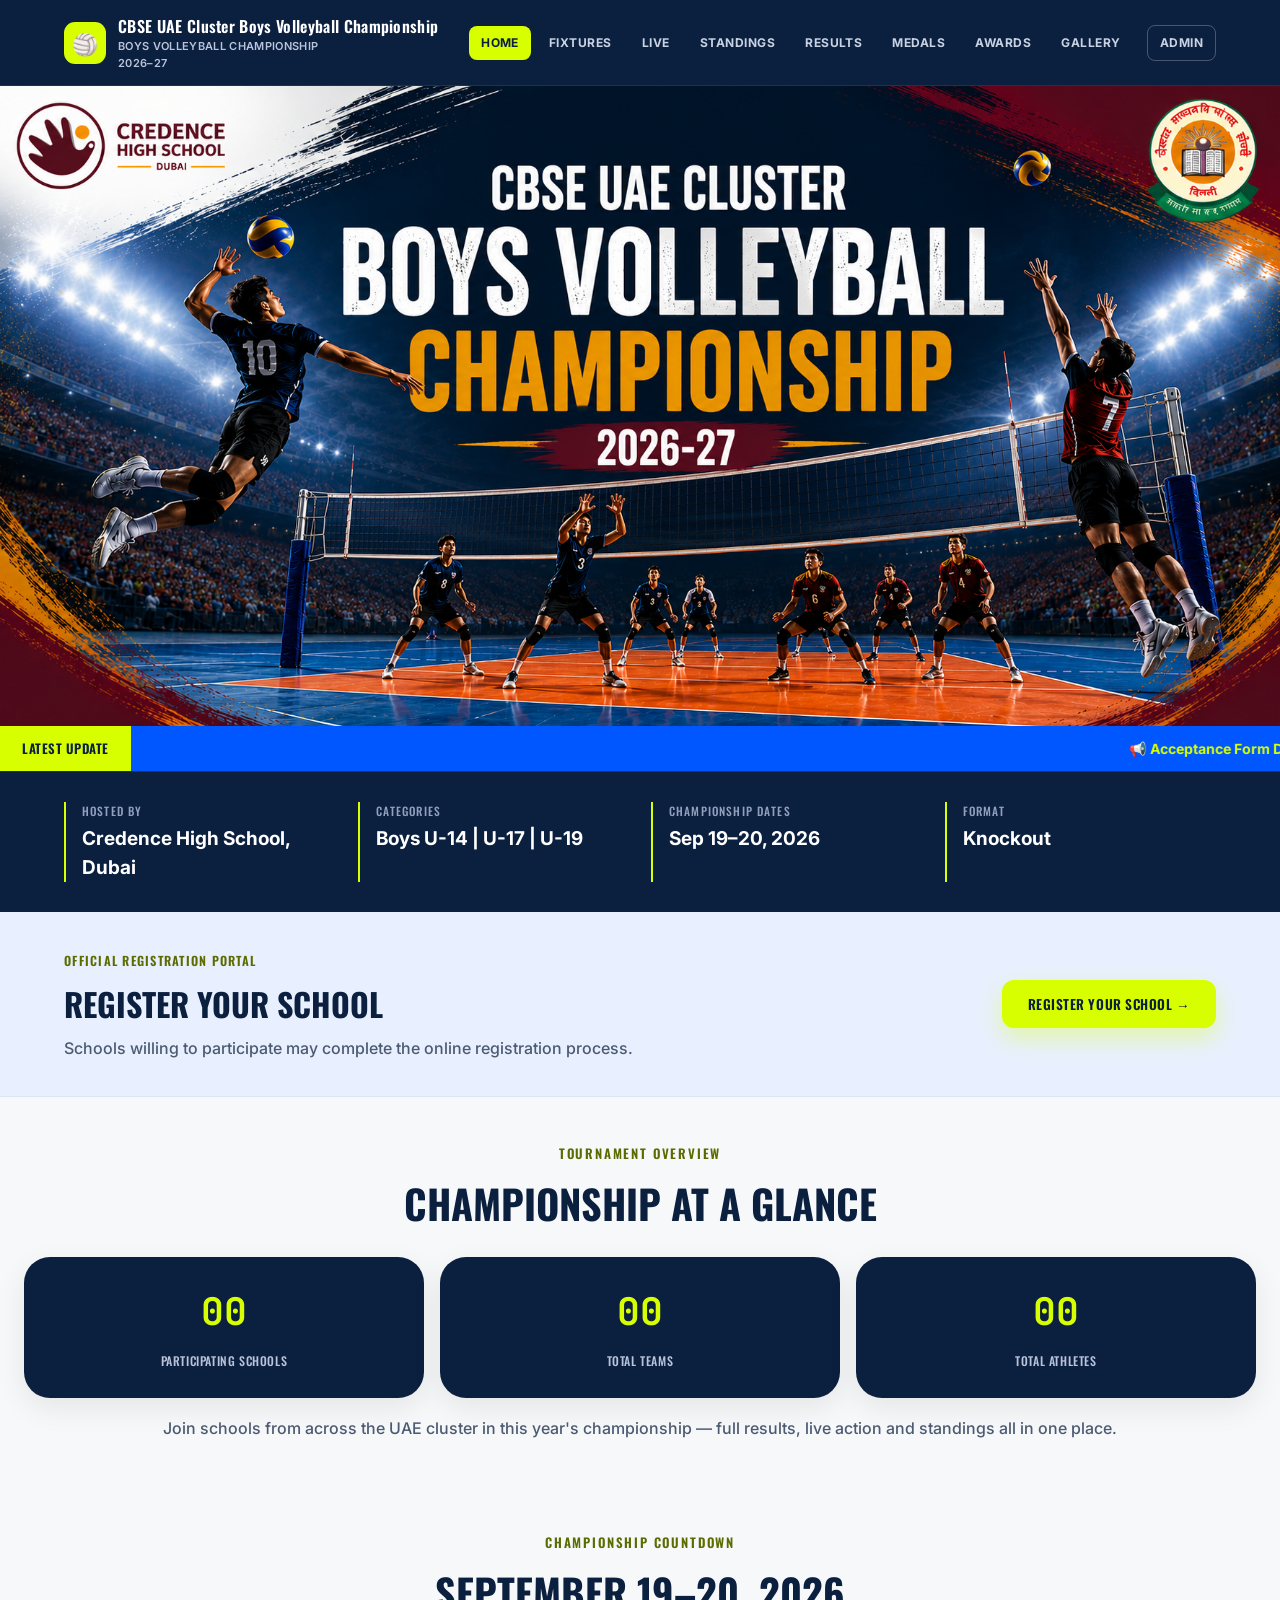
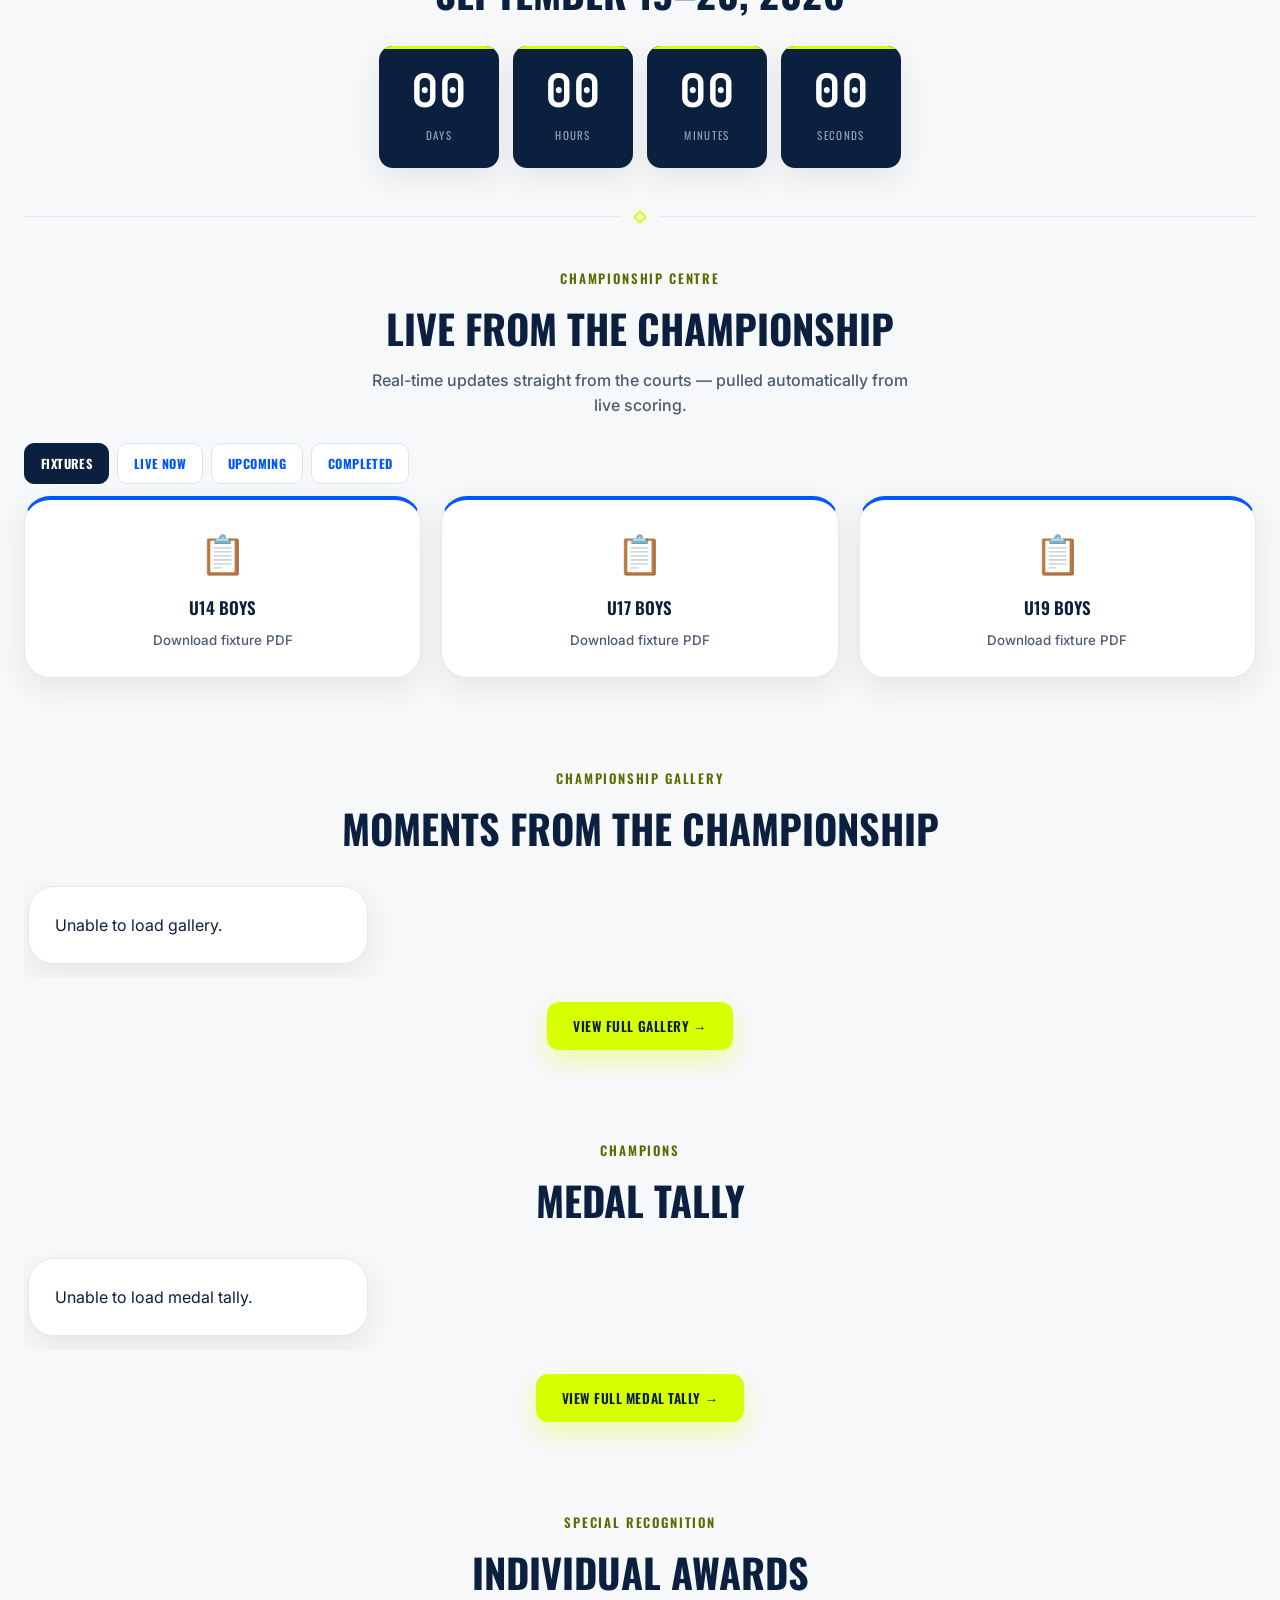
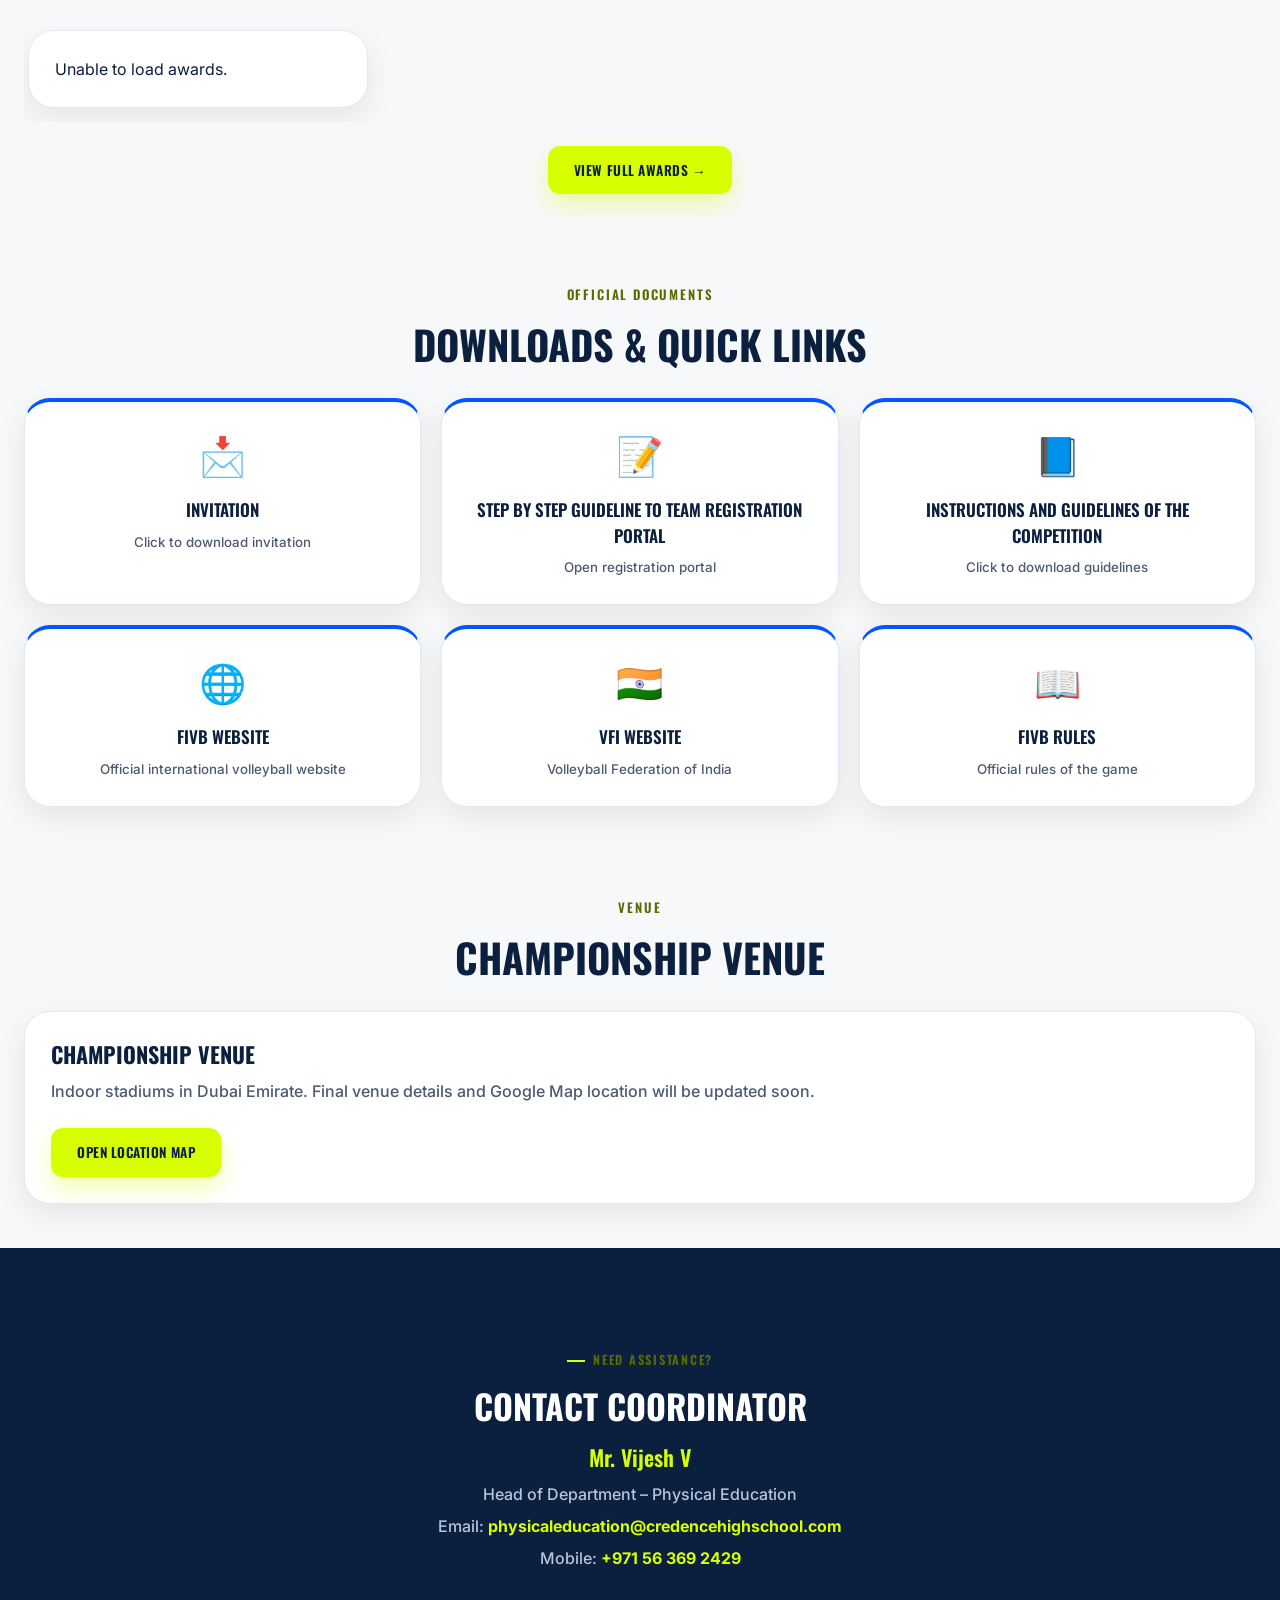
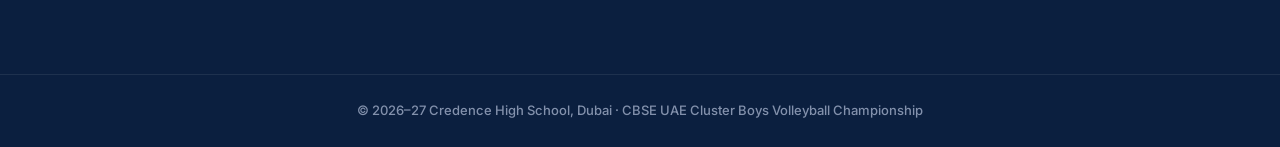
==== index.html @ 1179bf2a "Add files via upload" ====
<!DOCTYPE html>
<html lang="en">
<head>
<meta charset="UTF-8">
<meta name="viewport" content="width=device-width,initial-scale=1.0">
<title>CBSE UAE Cluster Boys Volleyball Championship 2026–27</title>
<meta name="description" content="Official portal for the CBSE UAE Cluster Boys Volleyball Championship, hosted by Credence High School, Dubai. Fixtures, live scores, standings, results and more.">
<link rel="stylesheet" href="styles.css">
<script src="config.js"></script>
</head>
<body>
<header class="header" id="site-header"></header>

<main id="home">
<section class="hero">
  <img src="images/cover.png" alt="CBSE UAE Cluster Boys Volleyball Championship 2026-27, hosted by Credence High School, Dubai">
</section>

<section class="news" id="deadlines">
  <div class="news-title">Latest Update</div>
  <marquee id="ticker">🏆 Important updates will appear here.</marquee>
</section>

<section class="quick-info">
  <div><p>Hosted by</p><h2 data-hosted-by>Credence High School, Dubai</h2></div>
  <div><p>Categories</p><h2 data-categories>Boys U-14 | U-17 | U-19</h2></div>
  <div><p>Championship Dates</p><h2>Sep 19–20, 2026</h2></div>
  <div><p>Format</p><h2>Knockout</h2></div>
</section>

<section class="registration">
  <div>
    <small>Official Registration Portal</small>
    <h1>Register Your School</h1>
    <p>Schools willing to participate may complete the online registration process.</p>
  </div>
  <a class="btn" href="#" id="registrationBtn" target="_blank">Register Your School →</a>
</section>

<section class="section">
  <div class="title"><small>Tournament Overview</small><h2>Championship at a Glance</h2></div>
  <div class="stats-grid" id="overviewStats"></div>
  <p class="muted" id="overviewNote" style="text-align:center;margin-top:18px"></p>
</section>

<section class="section">
  <div class="title"><small>Championship Countdown</small><h2>September 19–20, 2026</h2></div>
  <div class="countdown" id="timer">
    <div class="count-box"><strong id="days">00</strong><span>Days</span></div>
    <div class="count-box"><strong id="hours">00</strong><span>Hours</span></div>
    <div class="count-box"><strong id="minutes">00</strong><span>Minutes</span></div>
    <div class="count-box"><strong id="seconds">00</strong><span>Seconds</span></div>
  </div>
</section>

<div class="court-rule"><i></i></div>

<section class="section">
  <div class="title"><small>Championship Centre</small><h2>Live From The Championship</h2><p class="muted">Real-time updates straight from the courts — pulled automatically from live scoring.</p></div>

  <div class="tabs" id="homeTabs">
    <button class="tab active" onclick="showHomeTab('hc-fixtures',this)">Fixtures</button>
    <button class="tab" onclick="showHomeTab('hc-live',this)">Live Now</button>
    <button class="tab" onclick="showHomeTab('hc-upcoming',this)">Upcoming</button>
    <button class="tab" onclick="showHomeTab('hc-completed',this)">Completed</button>
  </div>

  <div id="hc-fixtures" class="panel active"><div id="hcFixturesBox" class="grid3"></div></div>

  <div id="hc-live" class="panel">
    <div id="hcLiveBox" class="carousel-row carousel-clickthrough" onclick="carouselCardClick(event,'live-scores.html')"><div class="card">Loading...</div></div>
  <div id="hcLiveDots" class="carousel-dots"></div>
    <p style="text-align:center;margin-top:18px"><a class="btn btn-quiet-dark" href="live-scores.html">Open Full Live Scores →</a></p>
  </div>

  <div id="hc-upcoming" class="panel">
    <div id="hcUpcomingBox" class="carousel-row"><div class="card">Loading...</div></div>
  <div id="hcUpcomingDots" class="carousel-dots"></div>
  </div>

  <div id="hc-completed" class="panel">
    <div id="hcCompletedBox" class="carousel-row carousel-clickthrough" onclick="carouselCardClick(event,'results.html')"><div class="card">Loading...</div></div>
  <div id="hcCompletedDots" class="carousel-dots"></div>
    <p style="text-align:center;margin-top:18px"><a class="btn btn-quiet-dark" href="results.html">View All Results →</a> <a class="btn btn-quiet-dark" href="standings.html">View Standings →</a></p>
  </div>
</section>

<section class="section">
  <div class="title"><small>Championship Gallery</small><h2>Moments From The Championship</h2></div>
  <div id="hcGalleryBox" class="carousel-row carousel-clickthrough" onclick="carouselCardClick(event,'gallery.html')"><div class="card">Loading...</div></div>
  <div id="hcGalleryDots" class="carousel-dots"></div>
  <p style="text-align:center;margin-top:18px"><a class="btn btn-quiet-dark" href="gallery.html">View Full Gallery →</a></p>
</section>

<section class="section">
  <div class="title"><small>Champions</small><h2>Medal Tally</h2></div>
  <div id="hcMedalBox" class="carousel-row carousel-clickthrough" onclick="carouselCardClick(event,'medal-tally.html')"><div class="card">Loading...</div></div>
  <div id="hcMedalDots" class="carousel-dots"></div>
  <p style="text-align:center;margin-top:18px"><a class="btn btn-quiet-dark" href="medal-tally.html">View Full Medal Tally →</a></p>
</section>

<section class="section">
  <div class="title"><small>Special Recognition</small><h2>Individual Awards</h2></div>
  <div id="hcAwardBox" class="carousel-row carousel-clickthrough" onclick="carouselCardClick(event,'awards.html')"><div class="card">Loading...</div></div>
  <div id="hcAwardDots" class="carousel-dots"></div>
  <p style="text-align:center;margin-top:18px"><a class="btn btn-quiet-dark" href="awards.html">View Full Awards →</a></p>
</section>

<section class="section">
  <div class="title"><small>Official Documents</small><h2>Downloads &amp; Quick Links</h2></div>
  <div id="downloads" class="grid3"></div>
</section>

<section class="section">
  <div class="title"><small>Venue</small><h2>Championship Venue</h2></div>
  <div id="venue" class="card">Loading venue...</div>
</section>

<section class="contact" id="contact">
  <div class="card contact-card" style="background:transparent;border:none;box-shadow:none">
    <span class="eyebrow">Need Assistance?</span>
    <h2>Contact Coordinator</h2>
    <h3>Mr. Vijesh V</h3>
    <p>Head of Department – Physical Education</p>
    <p>Email: <a href="mailto:physicaleducation@credencehighschool.com">physicaleducation@credencehighschool.com</a></p>
    <p>Mobile: <a href="tel:+971563692429">+971 56 369 2429</a></p>
  </div>
</section>
</main>

<footer class="footer" id="site-footer"></footer>

<script src="components.js"></script>
<script>
renderLayout('home');
const API=getApiUrl();

const targetDate = new Date(SITE_CONFIG.championshipStart).getTime();
function tick(){
  const n=Date.now(),d=targetDate-n;
  if(d<=0)return;
  days.innerText=String(Math.floor(d/(1000*60*60*24))).padStart(2,'0');
  hours.innerText=String(Math.floor((d%(1000*60*60*24))/(1000*60*60))).padStart(2,'0');
  minutes.innerText=String(Math.floor((d%(1000*60*60))/(1000*60))).padStart(2,'0');
  seconds.innerText=String(Math.floor((d%(1000*60))/1000)).padStart(2,'0');
}
tick(); setInterval(tick,1000);

const HOME_TAB_CAROUSEL = { 'hc-live':['hcLiveBox','hcLiveDots'], 'hc-upcoming':['hcUpcomingBox','hcUpcomingDots'], 'hc-completed':['hcCompletedBox','hcCompletedDots'] };
function showHomeTab(id, btn){
  document.querySelectorAll('#homeTabs .tab').forEach(t=>t.classList.remove('active'));
  document.querySelectorAll('#home > .section .panel').forEach(p=>p.classList.remove('active'));
  btn.classList.add('active');
  document.getElementById(id).classList.add('active');
  // A tab that starts hidden reports 0 width for its carousel until it's
  // actually visible — re-measure now that this one just became visible,
  // otherwise it would silently never auto-scroll.
  const pair = HOME_TAB_CAROUSEL[id];
  if(pair) requestAnimationFrame(()=>remeasureCarousel(pair[0], pair[1]));
}

function lockedNote(msg){ return `<div class="card" style="text-align:center;color:var(--ink-soft)">🔒 ${msg}</div>`; }

function loadOverviewTab(){
  const ov = SITE_CONFIG.overview;
  overviewStats.innerHTML = `
    <div class="stat-card"><strong>${ov.participatingSchools||'00'}</strong><span>Participating Schools</span></div>
    <div class="stat-card"><strong>${ov.totalTeams||'00'}</strong><span>Total Teams</span></div>
    <div class="stat-card"><strong>${ov.totalAthletes||'00'}</strong><span>Total Athletes</span></div>`;
  overviewNote.innerText = ov.overviewNote || "Join schools from across the UAE cluster in this year's championship — full results, live action and standings all in one place.";
}

function loadFixturesTab(){
  if(!SITE_CONFIG.phase.fixturesOpen){ hcFixturesBox.innerHTML = lockedNote("Fixtures will be published here once finalized."); return; }
  hcFixturesBox.innerHTML = ["u14","u17","u19"].map(k=>`
    <a class="card tile" href="${SITE_CONFIG.fixtures[k]}" target="_blank">
      <span>📋</span><strong>${k.toUpperCase()} Boys</strong><small>Download fixture PDF</small>
    </a>`).join("");
}

function courtMiniCard(c){
  const status = String(c.status||'').toLowerCase();
  if(status==='completed') return ""; // completed matches belong on Results, not here
  const isLive = status==='live';
  if(!isLive){
    return `<article class="match-card-pro">
      <div class="match-head-pro"><span class="match-label">${c.court}</span><span class="match-status">Idle</span></div>
      <p class="muted" style="text-align:center;padding:20px 0">No match assigned to this court yet.</p>
    </article>`;
  }
  const sets = setPillsHTML(c, 'teamACode', 'teamBCode');
  return `<article class="match-card-pro live">
    <div class="match-head-pro"><span class="match-label">${c.court} · ${c.category||''}</span><span class="match-status live"><span class="live-dot"></span>Live</span></div>
    <div class="match-meta-pro">Set ${c.currentSet||1} · Sets ${c.setsWonA||0}-${c.setsWonB||0}</div>
    <div class="score-board">
      <div class="score-team"><h3>${c.teamA||'Team A'}${(c.teamACode||c.teamAEmirate)?` <span style="color:var(--ink-faint);font-family:var(--mono);font-size:11px">(${[c.teamACode, emirateShort(c.teamAEmirate)].filter(Boolean).join(', ')})</span>`:''}</h3><strong>${c.pointsA||0}</strong></div>
      <div class="score-vs">VS</div>
      <div class="score-team"><h3>${c.teamB||'Team B'}${(c.teamBCode||c.teamBEmirate)?` <span style="color:var(--ink-faint);font-family:var(--mono);font-size:11px">(${[c.teamBCode, emirateShort(c.teamBEmirate)].filter(Boolean).join(', ')})</span>`:''}</h3><strong>${c.pointsB||0}</strong></div>
    </div>
    <div class="set-strip">${sets || '<span class="set-pill">Set in progress</span>'}</div>
  </article>`;
}

async function loadLiveTab(){
  if(!SITE_CONFIG.phase.liveOpen){ hcLiveBox.innerHTML = lockedNote("Live scores will open once the championship begins."); return; }
  try{
    const r = await fetch(API+"?action=courts&cache="+Date.now());
    const d = await r.json();
    const cards = (d.courts||[]).map(courtMiniCard).filter(Boolean).join("");
    renderCarousel('hcLiveBox', 'hcLiveDots', (d.courts||[]).filter(c=>String(c.status||'').toLowerCase()==='live').length, cards, '<div class="card">No court is live right now — check back soon.</div>');
  }catch(e){ hcLiveBox.innerHTML = '<div class="card">Unable to load live scores.</div>'; }
}

function simpleMatchCard(m, showScore){
  return `<article class="match-card-pro">
    <div class="match-head-pro"><span class="match-label">${m.category||''}</span><span class="match-status">${m.status||''}</span></div>
    <div class="match-meta-pro">${m.date?`Date: ${m.date}`:''}${m.time?`   ·   Time: ${m.time}`:''}${m.court?`   ·   ${m.court}`:''}${m.matchNo?`   ·   Match- ${m.matchNo}`:''}${m.roundNo?`   ·   Round- ${m.roundNo}`:''}</div>
    <div class="score-board">
      <div class="score-team"><h3>${m.teamA||''}${(m.teamACode||m.teamAEmirate)?` <span style="color:var(--ink-faint);font-family:var(--mono);font-size:11px">(${[m.teamACode, emirateShort(m.teamAEmirate)].filter(Boolean).join(', ')})</span>`:''}</h3>${showScore?`<strong>${m.scoreA??''}</strong>`:''}</div>
      <div class="score-vs">VS</div>
      <div class="score-team"><h3>${m.teamB||''}${(m.teamBCode||m.teamBEmirate)?` <span style="color:var(--ink-faint);font-family:var(--mono);font-size:11px">(${[m.teamBCode, emirateShort(m.teamBEmirate)].filter(Boolean).join(', ')})</span>`:''}</h3>${showScore?`<strong>${m.scoreB??''}</strong>`:''}</div>
    </div>
    ${showScore ? `<div class="set-strip">${setPillsHTML(m,'teamACode','teamBCode')}</div>` : ''}
    ${showScore && m.winner ? `<div class="match-winner">Winner: ${m.winner}</div>` : ''}
  </article>`;
}

async function loadUpcomingTab(){
  if(!SITE_CONFIG.phase.fixturesOpen){ hcUpcomingBox.innerHTML = lockedNote("Schedule will be published closer to the championship."); return; }
  try{
    const r = await fetch(API+"?action=scheduled&cache="+Date.now());
    const d = await r.json();
    const rows = d.scheduled||[];
    renderCarousel('hcUpcomingBox', 'hcUpcomingDots', rows.length, rows.length ? rows.map(m=>simpleMatchCard(m,false)).join("") : '', '<div class="card">No upcoming matches published yet.</div>');
  }catch(e){ hcUpcomingBox.innerHTML = '<div class="card">Unable to load schedule.</div>'; }
}

async function loadCompletedTab(){
  if(!SITE_CONFIG.phase.standingsOpen){ hcCompletedBox.innerHTML = lockedNote("Results will appear here once matches are completed."); return; }
  try{
    const r = await fetch(API+"?action=results&cache="+Date.now());
    const d = await r.json();
    const rows = (d.results||[]).slice().reverse();
    renderCarousel('hcCompletedBox', 'hcCompletedDots', rows.length, rows.length ? rows.map(m=>simpleMatchCard(m,true)).join("") : '', '<div class="card">No completed matches yet.</div>');
  }catch(e){ hcCompletedBox.innerHTML = '<div class="card">Unable to load results.</div>'; }
}

async function loadGalleryCarousel(){
  if(API.includes("PASTE")){ hcGalleryBox.innerHTML = '<div class="card">Connect Apps Script URL to show photos here.</div>'; return; }
  try{
    const r = await fetch(API+"?action=gallery&cache="+Date.now());
    const d = await r.json();
    const rows = (d.gallery||[]).slice().reverse();
    const cards = rows.length ? rows.map(g=>`
      <div class="gallery-img">${g.url?`<img src="${g.url}" loading="lazy">`:'📸'}<p class="muted">${g.caption||''}</p></div>
    `).join("") : '';
    renderCarousel('hcGalleryBox', 'hcGalleryDots', rows.length, cards, '<div class="card">Photos will appear here once uploaded.</div>');
  }catch(e){ hcGalleryBox.innerHTML = '<div class="card">Unable to load gallery.</div>'; }
}

const MEDAL_POSITION_ORDER = {"Champions":1,"Runner-up":2,"2nd Runner-up":3};
function medalPositionClass(pos){
  return pos==='Champions' ? 'gold' : (pos==='Runner-up' ? 'silver' : 'bronze');
}
async function loadMedalCarousel(){
  if(API.includes("PASTE")){ hcMedalBox.innerHTML = '<div class="card">Connect Apps Script URL to show medals here.</div>'; return; }
  try{
    const r = await fetch(API+"?action=medals&cache="+Date.now());
    const d = await r.json();
    const rows = (d.medals||[]).slice().sort((a,b)=>(MEDAL_POSITION_ORDER[a.position]||9)-(MEDAL_POSITION_ORDER[b.position]||9));
    const cards = rows.map(m=>`
      <div class="medal-preview-card ${medalPositionClass(m.position)}">
        <span class="medal-position-label">${m.position||''}</span>
        <span class="medal-category-label">${m.category||''}</span>
        <div class="medal-preview-photo">${m.photoUrl?`<img src="${m.photoUrl}" loading="lazy">`:`<span>${m.position==='Champions'?'🥇':(m.position==='Runner-up'?'🥈':'🥉')}</span>`}</div>
        <h3>${m.school||'To be updated'}</h3>
      </div>`).join("");
    renderCarousel('hcMedalBox', 'hcMedalDots', rows.length, cards, '<div class="card">Medal tally will be updated after finals.</div>');
  }catch(e){ hcMedalBox.innerHTML = '<div class="card">Unable to load medal tally.</div>'; }
}

async function loadAwardCarousel(){
  if(API.includes("PASTE")){ hcAwardBox.innerHTML = '<div class="card">Connect Apps Script URL to show awards here.</div>'; return; }
  try{
    const r = await fetch(API+"?action=awards&cache="+Date.now());
    const d = await r.json();
    const rows = d.awards||[];
    const cards = rows.map(a=>`
      <div class="award-carousel-card">
        <div class="award-carousel-photo">${a.photoUrl?`<img src="${a.photoUrl}" loading="lazy">`:`<span>${a.icon||'⭐'}</span>`}</div>
        <div class="award-carousel-content">
          <span class="award-carousel-label">${a.category||''}</span>
          <h3>${a.award||''}</h3>
          <p><b>${a.student||'To be updated'}</b></p>
          <p>${a.school||''}</p>
        </div>
      </div>
    `).join("");
    renderCarousel('hcAwardBox', 'hcAwardDots', rows.length, cards, '<div class="card">Awards will be updated after finals.</div>');
  }catch(e){ hcAwardBox.innerHTML = '<div class="card">Unable to load awards.</div>'; }
}

// Continuous auto-scroll for the homepage carousels — pauses briefly if the
// visitor is actively touching/hovering it, then resumes on its own.
// With very few cards, there isn't enough width to scroll at all — nothing
// looks broken, there's just nothing to move. Duplicating the content once
// guarantees there's always enough width for the auto-scroll to visibly run,
// looping seamlessly since the duplicate looks identical.
// Auto-scroll only visibly moves once there's enough real content to
// overflow the visible width — with just 1-2 live matches or photos, there's
// nothing meaningful to scroll through yet, and that's correct, not broken.
// (Earlier this triplicated content to force motion — removed, since showing
// the same real match or photo repeated looked like duplicate/wrong data.)

// Renders a carousel's cards and duplicates them exactly once, so the
// auto-scroll can wrap seamlessly at the halfway point instead of jump-
// cutting back to the start (which is what caused the flicker before).
// Every real card is shown, then the *same* set repeats once — by the time
// a viewer scrolls that far, the repeat isn't noticeable, and there's no
// visible jump because what's on screen right before and after the wrap
// looks identical.
function carouselCardClick(e, target){
  if(e.target.closest('a')) return; // don't hijack an actual link if one's ever added inside a card
  window.location.href = target;
}

// Stores each carousel's real (un-duplicated) content so the fits-or-not
// decision can be redone anytime — e.g. when a hidden tab becomes visible,
// or the window gets resized — without needing the original data again.
const carouselRawHTML = {};

function renderCarousel(id, dotsId, itemCount, cardsHTML, emptyHTML){
  const el = document.getElementById(id);
  if(!el) return;
  const dotsEl = document.getElementById(dotsId);
  if(!cardsHTML){ el.innerHTML = emptyHTML; el.dataset.loopWidth = ""; carouselRawHTML[id] = ""; if(dotsEl) dotsEl.innerHTML = ""; return; }
  carouselRawHTML[id] = cardsHTML;
  el.dataset.itemCount = String(itemCount);
  applyCarouselLayout(id, dotsId);
}

// The actual decision: render the real content once (not duplicated) and
// measure it. If it already fits within the visible width, leave it exactly
// like that — plain, static, nothing to scroll. Only if it genuinely
// overflows do we duplicate it once, for a seamless auto-scroll loop.
function applyCarouselLayout(id, dotsId){
  const el = document.getElementById(id);
  const cardsHTML = carouselRawHTML[id];
  if(!el || !cardsHTML) return;
  el.innerHTML = cardsHTML;
  requestAnimationFrame(()=>{
    const singleWidth = el.scrollWidth;
    if(singleWidth <= el.clientWidth + 2){
      el.dataset.loopWidth = "";
      const dotsEl = document.getElementById(dotsId);
      if(dotsEl) dotsEl.innerHTML = "";
      return;
    }
    el.innerHTML = cardsHTML + cardsHTML;
    requestAnimationFrame(()=>{
      el.dataset.loopWidth = String(singleWidth);
      setupCarouselDots(id, dotsId);
    });
  });
}

// One dot per "page" (a screenful of cards), not one per single card —
// keeps this sane even with 30+ completed matches. Clicking a dot jumps the
// carousel straight to that page; auto-scroll just continues from there.
function setupCarouselDots(boxId, dotsId){
  const el = document.getElementById(boxId);
  const dotsEl = document.getElementById(dotsId);
  if(!el || !dotsEl) return;
  const itemCount = Number(el.dataset.itemCount) || 0;
  const loopWidth = Number(el.dataset.loopWidth) || 0;
  if(!itemCount || !loopWidth || !el.clientWidth){ dotsEl.innerHTML = ""; return; }
  const itemsPerView = Math.max(1, Math.round(el.clientWidth / (loopWidth / itemCount)));
  const pageCount = Math.max(1, Math.ceil(itemCount / itemsPerView));
  if(pageCount <= 1){ dotsEl.innerHTML = ""; return; }
  dotsEl.innerHTML = Array.from({length: pageCount}, (_,i)=>
    `<button class="carousel-dot ${i===0?'active':''}" aria-label="Go to page ${i+1}" onclick="jumpCarouselToPage('${boxId}', ${i})"></button>`
  ).join("");
}

function jumpCarouselToPage(boxId, page){
  const el = document.getElementById(boxId);
  if(!el) return;
  const itemCount = Number(el.dataset.itemCount) || 1;
  const loopWidth = Number(el.dataset.loopWidth) || 0;
  if(!loopWidth) return;
  const itemStep = loopWidth / itemCount;
  const itemsPerView = Math.max(1, Math.round(el.clientWidth / itemStep));
  el.scrollLeft = Math.min(loopWidth - 1, page * itemsPerView * itemStep);
}

function updateActiveDot(boxId, dotsId){
  const el = document.getElementById(boxId);
  const dotsEl = document.getElementById(dotsId);
  if(!el || !dotsEl || !dotsEl.children.length) return;
  const itemCount = Number(el.dataset.itemCount) || 1;
  const loopWidth = Number(el.dataset.loopWidth) || 0;
  if(!loopWidth) return;
  const itemStep = loopWidth / itemCount;
  const itemsPerView = Math.max(1, Math.round(el.clientWidth / itemStep));
  const pageCount = dotsEl.children.length;
  const currentPage = Math.min(pageCount-1, Math.floor((el.scrollLeft % loopWidth) / (itemsPerView*itemStep)));
  Array.from(dotsEl.children).forEach((dot,i)=>dot.classList.toggle('active', i===currentPage));
}

function remeasureCarousel(id, dotsId){
  applyCarouselLayout(id, dotsId); // redo the whole fits-or-not decision now that the tab is actually visible
}

function autoScrollCarousel(id, dotsId, speed){
  const el = document.getElementById(id);
  if(!el) return;
  (function step(){
    const loopWidth = Number(el.dataset.loopWidth) || 0;
    if(loopWidth > el.clientWidth + 2){
      el.scrollLeft += speed;
      if(el.scrollLeft >= loopWidth) el.scrollLeft -= loopWidth; // seamless — lands on the identical duplicate frame
      if(dotsId) updateActiveDot(id, dotsId);
    }
    requestAnimationFrame(step);
  })();
}
[["hcLiveBox","hcLiveDots"],["hcUpcomingBox","hcUpcomingDots"],["hcCompletedBox","hcCompletedDots"],["hcGalleryBox","hcGalleryDots"],["hcMedalBox","hcMedalDots"],["hcAwardBox","hcAwardDots"]].forEach(([id,dotsId])=>autoScrollCarousel(id, dotsId, 0.6));

let resizeDebounce;
window.addEventListener('resize', ()=>{
  clearTimeout(resizeDebounce);
  resizeDebounce = setTimeout(()=>{
    ["hcLiveBox","hcUpcomingBox","hcCompletedBox","hcGalleryBox","hcMedalBox","hcAwardBox"].forEach(id=>{
      const dotsId = id.replace('Box','Dots');
      if(carouselRawHTML[id]) applyCarouselLayout(id, dotsId);
    });
  }, 300);
});

loadOverviewTab();
loadFixturesTab();
loadLiveTab();
loadUpcomingTab();
loadCompletedTab();
loadGalleryCarousel();
loadMedalCarousel();
loadAwardCarousel();
setInterval(loadLiveTab, 15000);

function loadDirectContent(){
  const regBtn = document.getElementById("registrationBtn");
  if(regBtn) regBtn.href = SITE_CONFIG.registrationUrl;

  downloads.innerHTML = SITE_CONFIG.downloads.map(d=>`
    <a class="card tile" href="${d.url}" target="_blank">
      <span>${d.icon}</span>
      <strong>${d.title}</strong>
      <small>${d.note}</small>
    </a>
  `).join("");

  venue.innerHTML = `
    <h2 style="font-family:var(--display);text-transform:uppercase;font-size:22px;margin-bottom:8px">${SITE_CONFIG.venue.title}</h2>
    <p class="muted">${SITE_CONFIG.venue.details}</p><br>
    <a class="btn" href="${SITE_CONFIG.venue.mapUrl}" target="_blank">Open Location Map</a>
  `;
}
loadDirectContent();

async function loadNotices(){
  const fallback = [
    {title:"Acceptance Form Deadline", message: SITE_CONFIG.acceptanceDeadline},
    {title:"Entry Form Deadline", message: SITE_CONFIG.entryDeadline},
    {title:"Championship Dates", message: SITE_CONFIG.championshipDatesText}
  ];
  let notices = fallback;
  if(!API.includes("PASTE")){
    try{
      const r=await fetch(API+"?action=all&cache="+Date.now());
      const data=await r.json();
      if(data.notices && data.notices.length) notices = data.notices;
    }catch(e){ /* keep fallback */ }
  }
  ticker.innerHTML = notices.map(n=>"📢 <strong>"+n.title+"</strong>: "+n.message).join(" &nbsp; | &nbsp; ");
}
loadNotices();
</script>
</body>
</html>
---- styles.css ----
/* ============================================================
   CBSE UAE Cluster — Boys Volleyball Championship
   Shared design system. Edit this ONE file to restyle every page.
   ============================================================ */

@import url('https://fonts.googleapis.com/css2?family=Oswald:wght@500;600;700&family=Inter:wght@400;500;600;700;800&family=JetBrains+Mono:wght@600;700&display=swap');

:root{
  /* -- palette: deep navy + vivid blue + lime yellow, the classic pro
     volleyball broadcast/court combo. Lime is kept for backgrounds, buttons
     and badges only (not text-on-white — pure lime reads poorly as small
     text), with a darker olive tone standing in for lime wherever text needs
     to sit directly on a light background. -- */
  --ink:#0B1F3F;        /* deep navy — nav/footer/dark sections */
  --court:#0057FF;      /* primary accent — vivid court blue */
  --court-soft:#E8F0FF; /* pale blue tint for backgrounds */
  --gold:#D7FF00;       /* lime yellow — buttons, badges, borders, highlights */
  --gold-dark:#5C6B00;  /* dark olive stand-in for lime wherever it's used as text */
  --live:#FF5A1F;       /* orange-red — kept distinct from both blue and lime so LIVE still pops */
  --chalk:#F7F8FA;      /* clean cool-white page background */
  --white:#FFFFFF;
  --line:#E4E9F0;       /* neutral cool hairline */
  --line-cool:#D9E7F5;  /* hairline on blue-tinted cards */
  --ink-soft:#4C5A72;   /* muted body text, navy-tinted */
  --ink-faint:#8996AC;

  --display:'Oswald',Arial Narrow,sans-serif;
  --body:'Inter',Arial,sans-serif;
  --mono:'JetBrains Mono',ui-monospace,Menlo,monospace;

  --radius:18px;
  --radius-lg:26px;
  --shadow:0 10px 30px rgba(0,0,0,.08);
  --shadow-lg:0 20px 50px rgba(0,0,0,.16);
}

*{box-sizing:border-box;margin:0;padding:0}
html{scroll-behavior:smooth}
body{font-family:var(--body);background:var(--chalk);color:var(--ink);-webkit-font-smoothing:antialiased;line-height:1.5}
img{max-width:100%;display:block}
a{color:inherit}
button{font-family:inherit}

/* ---------- court-line divider: the signature motif ----------
   a hairline rule with a centered "net" tick, used between sections
   instead of decorative dividers. Echoes the center line on a court. */
.court-rule{
  display:flex;align-items:center;gap:0;
  max-width:1280px;margin:0 auto;padding:0 24px;
}
.court-rule::before,.court-rule::after{content:"";flex:1;height:1px;background:var(--line)}
.court-rule i{
  width:10px;height:10px;border:2px solid var(--gold);border-radius:2px;
  transform:rotate(45deg);margin:0 14px;flex:none;
}

/* ---------- eyebrow / kicker labels ---------- */
.eyebrow{
  font-family:var(--display);
  font-size:12.5px;letter-spacing:.14em;text-transform:uppercase;
  color:var(--gold-dark);font-weight:600;
  display:inline-flex;align-items:center;gap:8px;
}
.eyebrow::before{content:"";width:18px;height:2px;background:var(--gold);display:inline-block}

/* ================= HEADER / NAV ================= */
.header{
  background:var(--ink);color:var(--white);
  padding:0 5%;
  display:flex;justify-content:space-between;align-items:center;gap:24px;
  position:sticky;top:0;z-index:60;
  border-bottom:1px solid rgba(255,255,255,.08);
}
.brand{display:flex;align-items:center;gap:12px;padding:14px 0}
.brand-icon{
  background:var(--gold);color:var(--ink);width:42px;height:42px;border-radius:11px;
  display:grid;place-items:center;font-size:21px;font-family:var(--display);font-weight:700;
}
.brand strong{display:block;font-family:var(--display);font-size:16px;letter-spacing:.02em;font-weight:600}
.brand span{display:block;font-size:11px;color:#B9C4DA;font-weight:600;letter-spacing:.03em;text-transform:uppercase}
.nav{display:flex;flex-wrap:wrap;align-items:center}
.nav a{
  color:#C9D2E3;text-decoration:none;margin-left:6px;padding:8px 12px;border-radius:8px;
  font-size:12px;text-transform:uppercase;font-weight:700;letter-spacing:.04em;
  transition:.15s;
}
.nav a:hover{color:var(--gold);background:rgba(215,255,0,.16)}
.nav a.active{color:var(--ink);background:var(--gold)}
.nav a.admin-link{border:1px solid rgba(255,255,255,.25);margin-left:14px}
.nav-locked{color:#5C6478;margin-left:6px;padding:8px 12px;font-size:12px;text-transform:uppercase;font-weight:700;letter-spacing:.04em;cursor:not-allowed;user-select:none}

/* ================= HERO =================
   cover.png already carries the title, dates and logos baked into the
   artwork itself — so the page must NOT overlay another headline on top
   of it (that's the double-text bug the old site had). Show it clean,
   full-bleed, and put real, working controls in the bar underneath. */
.hero{background:var(--ink);overflow:hidden;line-height:0}
.hero img{width:100%;height:auto;display:block}

.hero-bar{
  background:var(--ink);color:var(--white);
  border-top:1px solid rgba(255,255,255,.08);
  padding:20px 5%;
  display:flex;align-items:center;justify-content:center;gap:20px;flex-wrap:wrap;
}
.hero-bar p{color:#C9D2E3;font-weight:500;max-width:560px;font-size:14.5px}
.hero-bar p span{color:var(--white);font-weight:700}
.hero-bar-actions{display:flex;gap:10px;flex-wrap:wrap}
.btn-quiet{background:transparent;color:var(--white);border:1.5px solid rgba(255,255,255,.3);box-shadow:none;padding:12.5px 22px}
.btn-quiet:hover{background:rgba(255,255,255,.1);color:var(--white)}
.btn-quiet-dark{background:transparent;color:var(--ink);border:1.5px solid var(--line-cool);box-shadow:none;padding:12.5px 22px;display:inline-block;text-decoration:none;font-family:var(--display);font-weight:600;text-transform:uppercase;letter-spacing:.04em;font-size:13.5px;border-radius:12px}
.btn-quiet-dark:hover{background:var(--ink);color:var(--white);border-color:var(--ink)}

/* ================= NEWS TICKER ================= */
.news{display:flex;align-items:stretch;background:var(--court);color:var(--white)}
.news-title{
  background:var(--gold);color:var(--ink);padding:12px 22px;white-space:nowrap;
  text-transform:uppercase;font-family:var(--display);font-weight:600;font-size:13px;
  display:flex;align-items:center;letter-spacing:.04em;
}
.news marquee{padding:12px 0;font-weight:600;font-size:14px}
.news strong{color:var(--gold)}

.updates-strip{background:var(--court-soft);border-bottom:1px solid var(--line-cool)}
.updates-strip-inner{max-width:1280px;margin:0 auto;padding:18px 5%}
.updates-strip-inner h3{font-family:var(--display);font-size:13px;text-transform:uppercase;letter-spacing:.06em;color:var(--court);margin-bottom:10px;font-weight:600}
.updates-list{display:flex;gap:14px;flex-wrap:wrap}
.update-item{background:var(--white);border:1px solid var(--line-cool);border-radius:12px;padding:10px 16px;font-size:13.5px;box-shadow:var(--shadow)}
.update-item strong{color:var(--ink);margin-right:6px}
.update-item span{color:var(--ink-soft);font-weight:500}

/* ================= LAYOUT ================= */
.section{max-width:1280px;margin:auto;padding:44px 24px}
.title{text-align:center;margin-bottom:24px}
.title small,.small-title{
  font-family:var(--display);color:var(--gold-dark);text-transform:uppercase;
  letter-spacing:.14em;font-size:13px;font-weight:600;
}
.title h2{font-family:var(--display);font-size:clamp(26px,4vw,40px);margin-top:8px;font-weight:700;text-transform:uppercase}
.muted{color:var(--ink-soft);font-weight:500;line-height:1.6}
.title p.muted{max-width:560px;margin:10px auto 0}

.card{background:var(--white);border-radius:var(--radius-lg);padding:26px;box-shadow:var(--shadow);border:1px solid var(--line)}

.btn{
  display:inline-block;background:var(--gold);color:var(--ink);text-decoration:none;
  padding:14px 26px;border-radius:12px;font-family:var(--display);font-weight:600;
  text-transform:uppercase;letter-spacing:.04em;font-size:13.5px;
  box-shadow:0 10px 24px rgba(215,255,0,.35);border:none;cursor:pointer;transition:.15s;
}
.btn:hover{background:var(--ink);color:var(--white);box-shadow:0 10px 24px rgba(0,0,0,.28)}
.btn-outline{background:transparent;color:var(--white);border:2px solid rgba(255,255,255,.4);box-shadow:none;transition:.15s}
.btn-outline:hover{background:var(--white);color:var(--ink)}

.grid3{display:grid;grid-template-columns:repeat(3,1fr);gap:20px}
.grid2{display:grid;grid-template-columns:repeat(2,1fr);gap:20px}
.carousel-row{display:flex;gap:16px;overflow-x:hidden;padding:4px 4px 14px}
.carousel-row > *{flex:0 0 min(340px,85vw)}
.carousel-row > .medal-preview-card,.carousel-row > .award-carousel-card{flex:0 0 min(400px,88vw)}
.carousel-clickthrough{cursor:pointer}
.carousel-dots{display:flex;justify-content:center;gap:12px;margin-top:6px;flex-wrap:wrap}
.carousel-dot{width:14px;height:14px;border-radius:50%;border:none;background:var(--line-cool);cursor:pointer;padding:0;transition:.2s}
.carousel-dot:hover{background:var(--ink-faint)}
.carousel-dot.active{background:var(--gold);width:34px;border-radius:8px}

/* ================= QUICK INFO / REGISTRATION ================= */
.quick-info{
  max-width:1280px;margin:0 auto;padding:30px 5%;
  background:var(--ink);border-radius:0;color:var(--white);
  display:grid;grid-template-columns:repeat(4,1fr);gap:22px;text-align:left;
  border-top:1px solid rgba(255,255,255,.08);
}
.quick-info div{border-left:2px solid var(--gold);padding-left:16px}
.quick-info p{color:#93A0BC;font-family:var(--display);font-size:11.5px;text-transform:uppercase;letter-spacing:.1em;margin-bottom:6px;font-weight:500}
.quick-info h2{font-size:19px;font-weight:700}

.registration{
  max-width:1280px;margin:0px auto 0;padding:36px 5%;
  background:var(--court-soft);
  display:flex;align-items:center;justify-content:space-between;gap:25px;
  border-bottom:1px solid var(--line-cool);
}
.registration small{font-family:var(--display);color:var(--gold-dark);text-transform:uppercase;letter-spacing:.1em;font-weight:600;font-size:12.5px}
.registration h1{font-family:var(--display);font-size:clamp(22px,3vw,32px);margin:8px 0;font-weight:700;text-transform:uppercase}
.registration p{color:var(--ink-soft);font-weight:500}

/* ================= COUNTDOWN (scoreboard style) ================= */
.countdown{display:flex;justify-content:center;gap:14px;flex-wrap:wrap}
.count-box{
  min-width:120px;padding:22px 14px;background:var(--ink);border-radius:14px;color:var(--white);
  text-align:center;box-shadow:var(--shadow);position:relative;overflow:hidden;
}
.count-box::before{content:"";position:absolute;top:0;left:0;right:0;height:3px;background:var(--gold)}
.count-box strong{
  display:block;color:var(--white);font-size:46px;line-height:1;margin-bottom:8px;
  font-family:var(--mono);font-weight:700;font-variant-numeric:tabular-nums;
}
.count-box span{font-family:var(--display);font-size:11px;text-transform:uppercase;letter-spacing:.12em;color:#93A0BC}

/* ================= TILES ================= */
.tile{
  display:block;text-decoration:none;color:var(--ink);text-align:center;
  border:1px solid var(--line);border-top:4px solid var(--court);transition:.2s;
}
.tile:hover{transform:translateY(-4px);box-shadow:var(--shadow-lg)}
.tile.featured{border-top-color:var(--gold);background:linear-gradient(180deg,#fff,#F9FFDE)}
.tile span{font-size:38px;display:block;margin-bottom:12px}
.tile strong{display:block;font-family:var(--display);font-size:17px;margin-bottom:6px;text-transform:uppercase;font-weight:600}
.tile small{color:var(--ink-soft);font-weight:500}

.locked-tile{opacity:.9;cursor:not-allowed;border-top-color:var(--ink-faint)!important;background:#F4F2EC}
.locked-tile:hover{transform:none!important;box-shadow:var(--shadow)}
.locked-tile span{color:var(--ink-faint)}

/* ================= MATCH / LIVE SCORE CARDS ================= */
.live-dot{
  display:inline-block;width:9px;height:9px;background:var(--white);border-radius:50%;margin-right:7px;
  animation:pulse 1.1s infinite;
}
@keyframes pulse{0%{box-shadow:0 0 0 0 rgba(255,255,255,.7)}70%{box-shadow:0 0 0 9px rgba(255,255,255,0)}100%{box-shadow:0 0 0 0 rgba(255,255,255,0)}}

.match-card-pro{background:var(--white);border-radius:var(--radius-lg);padding:26px;box-shadow:var(--shadow);border:1px solid var(--line);border-top:5px solid var(--court);transition:.2s}
.match-card-pro:hover{transform:translateY(-3px);box-shadow:var(--shadow-lg);border-color:var(--line-cool)}
.match-card-pro.live:hover{box-shadow:0 20px 50px rgba(255,90,31,.2)}
.match-card-pro.live{border-top-color:var(--live)}
.match-head-pro{display:flex;justify-content:space-between;align-items:center;gap:12px;margin-bottom:16px;flex-wrap:wrap}
.match-label{background:var(--court);color:var(--white);padding:7px 13px;border-radius:7px;font-size:11px;font-weight:700;text-transform:uppercase;letter-spacing:.05em;font-family:var(--display)}
.match-status{background:var(--court-soft);color:var(--court);padding:7px 13px;border-radius:7px;font-size:11px;font-weight:700;text-transform:uppercase;letter-spacing:.05em;font-family:var(--display)}
.match-status.live{background:var(--live);color:var(--white)}
.match-meta-pro{color:var(--ink-soft);font-weight:600;margin-bottom:18px;font-size:14px}

.score-board{display:grid;grid-template-columns:1fr auto 1fr;gap:16px;align-items:center;text-align:center}
.score-team{background:var(--chalk);border-radius:16px;padding:18px;border:1px solid var(--line)}
.score-team h3{font-family:var(--display);font-size:17px;color:var(--ink);margin-bottom:10px;font-weight:600;text-transform:uppercase}
.score-team strong{display:block;color:var(--court);font-size:50px;line-height:1;font-family:var(--mono);font-weight:700}
.score-vs{background:var(--ink);color:var(--gold);padding:14px 16px;border-radius:12px;font-family:var(--display);font-size:16px;font-weight:600}

.set-strip{display:flex;justify-content:center;gap:8px;flex-wrap:wrap;margin-top:18px}
.set-pill{background:var(--court-soft);color:var(--court);border-radius:8px;padding:8px 12px;font-family:var(--mono);font-size:12.5px;font-weight:700}
.current-set{margin-top:16px;text-align:center;color:var(--live);font-weight:700;text-transform:uppercase;letter-spacing:.06em;font-size:12.5px;font-family:var(--display)}
.match-winner{margin-top:14px;text-align:center;color:var(--court);font-weight:700;font-family:var(--display);text-transform:uppercase;font-size:13px;letter-spacing:.03em}

/* ================= TABLE (standings) ================= */
.table{width:100%;border-collapse:collapse;background:var(--white);border-radius:var(--radius-lg);overflow:hidden;box-shadow:var(--shadow);border:1px solid var(--line)}
.table th{background:var(--ink);color:var(--white);text-align:center;padding:13px 16px;font-family:var(--display);font-size:11.5px;text-transform:uppercase;letter-spacing:.06em;font-weight:500}
.table td{padding:13px 16px;border-bottom:1px solid var(--line);font-weight:600;font-size:14.5px;text-align:center}
.table tr:last-child td{border-bottom:none}
.rank1 td{background:#F9FFDE;font-weight:800}
.qualify{background:var(--gold);color:var(--ink);border-radius:20px;padding:5px 11px;font-weight:700;font-size:11px;text-transform:uppercase;font-family:var(--display)}
.qualify-pill{display:inline-block;border-radius:20px;padding:5px 11px;font-weight:700;font-size:10.5px;text-transform:uppercase;font-family:var(--display);white-space:nowrap}
.qualify-pill.qualify{background:#1E8E3E;color:var(--white)}
.qualify-pill.not-qualify{background:#D93025;color:var(--white)}
.position-pill{display:inline-block;border-radius:20px;padding:5px 12px;font-weight:700;font-size:10.5px;text-transform:uppercase;font-family:var(--display);white-space:nowrap}
.position-pill.gold{background:var(--gold);color:var(--ink)}
.position-pill.silver{background:#B8C0CC;color:var(--ink)}
.position-pill.bronze{background:#C97B45;color:var(--white)}

/* ================= ADMIN FORM ================= */
.admin-form{display:grid;grid-template-columns:repeat(2,1fr);gap:14px}
.attendance-pill{border:none;border-radius:20px;padding:8px 16px;font-family:var(--display);font-size:11.5px;font-weight:700;text-transform:uppercase;letter-spacing:.04em;cursor:pointer;transition:.15s;min-width:88px}
.attendance-pill.present{background:#1E8E3E;color:var(--white)}
.attendance-pill.present:hover{background:#166B2E}
.attendance-pill.absent{background:#D93025;color:var(--white)}
.attendance-pill.absent:hover{background:#AA241C}
label{display:block;color:var(--court);font-size:11.5px;text-transform:uppercase;font-weight:700;margin-bottom:6px;letter-spacing:.05em;font-family:var(--display)}
input,select,textarea{width:100%;padding:12px 13px;border:1.5px solid var(--line-cool);border-radius:10px;font-family:var(--body);font-weight:500;font-size:14.5px;background:var(--white)}
input:focus,select:focus,textarea:focus{outline:2px solid var(--gold);border-color:var(--gold)}
.full{grid-column:1/-1}
.tabs{display:flex;gap:8px;flex-wrap:wrap;margin-bottom:12px}
.tab{background:var(--white);border:1.5px solid var(--line-cool);color:var(--court);padding:10px 16px;border-radius:10px;font-weight:700;cursor:pointer;font-family:var(--display);font-size:12.5px;text-transform:uppercase;letter-spacing:.03em;transition:.15s}
.tab:hover:not(.active){background:var(--court-soft);border-color:var(--court)}
.tab.active{background:var(--ink);color:var(--white);border-color:var(--ink)}
.panel{display:none}
.panel.active{display:block}

/* ================= GALLERY ================= */
.gallery-grid{display:grid;grid-template-columns:repeat(3,1fr);gap:16px}
.drop-zone{border:2.5px dashed var(--line-cool);border-radius:var(--radius-lg);padding:36px 20px;text-align:center;cursor:pointer;transition:.15s;background:var(--court-soft)}
.drop-zone.dragover{border-color:var(--court);background:#DCE9FF}
.drop-zone strong{display:block;color:var(--ink);font-family:var(--display);text-transform:uppercase;font-size:13px;letter-spacing:.03em}
.upload-item{display:flex;align-items:center;gap:12px;background:var(--white);border:1px solid var(--line-cool);border-radius:12px;padding:10px 14px;margin-top:10px;font-size:13.5px;font-weight:600}
.upload-item img{width:44px;height:44px;object-fit:cover;border-radius:8px;flex:none}
.upload-item .status{margin-left:auto;color:var(--ink-soft);font-weight:700;font-size:12px;text-transform:uppercase}
.upload-item .status.done{color:#1E8E3E}
.upload-item .status.error{color:var(--live)}
.gallery-img{aspect-ratio:4/3;border-radius:var(--radius);background:var(--white);display:grid;place-items:center;text-align:center;padding:16px;border:1.5px dashed var(--line-cool);box-shadow:var(--shadow);overflow:hidden}
.gallery-img img{width:100%;height:100%;object-fit:cover;border-radius:12px}

/* ================= CONTACT / FOOTER ================= */
.contact{background:var(--ink);padding:70px 24px;position:relative}
.contact-card{max-width:760px;margin:auto;text-align:center}
.contact-card h2{font-family:var(--display);font-size:clamp(24px,3.5vw,34px);margin:10px 0;color:var(--white);text-transform:uppercase;font-weight:700}
.contact-card h3{color:var(--gold);font-size:22px;font-family:var(--display);font-weight:600}
.contact-card p{color:#B9C4DA;font-weight:500;margin:8px 0}
.contact-card a{color:var(--gold);font-weight:700;text-decoration:none;transition:.15s}
.contact-card a:hover{text-decoration:underline}
.footer{background:var(--ink);color:#8391AC;text-align:center;padding:26px;font-weight:500;font-size:13px;border-top:1px solid rgba(255,255,255,.08)}

/* ================= STATS ================= */
.stats-grid{display:grid;grid-template-columns:repeat(3,1fr);gap:16px}
.stat-card{background:var(--ink);color:var(--white);border-radius:var(--radius-lg);padding:26px;text-align:center;box-shadow:var(--shadow)}
.stat-card strong{display:block;color:var(--gold);font-size:38px;margin-bottom:8px;font-family:var(--mono);font-weight:700}
.stat-card span{font-family:var(--display);font-weight:500;text-transform:uppercase;font-size:12px;letter-spacing:.05em;color:#B9C4DA}

/* ================= FIXTURES ================= */
.fixture-category{background:var(--white);border-radius:var(--radius-lg);padding:28px;box-shadow:var(--shadow);border:1px solid var(--line);border-left:5px solid var(--gold);display:flex;justify-content:space-between;align-items:center;gap:20px}
.fixture-category h3,.fixture-row h3{font-family:var(--display);font-size:24px;color:var(--ink);margin-bottom:6px;font-weight:600;text-transform:uppercase}
.fixture-category p,.fixture-row p{color:var(--ink-soft);font-weight:500}
.fixture-btn,.download-fixture-btn{
  display:inline-block;background:var(--ink);color:var(--white);text-decoration:none;padding:14px 24px;
  border-radius:11px;font-weight:600;text-transform:uppercase;white-space:nowrap;font-family:var(--display);
  font-size:13px;letter-spacing:.03em;box-shadow:var(--shadow);transition:.15s;
}
.fixture-btn:hover,.download-fixture-btn:hover{background:var(--gold);color:var(--ink)}
.direct-note,.edit-note{background:#FFF3DC;border-left:4px solid var(--gold);padding:16px 18px;border-radius:12px;margin-bottom:26px;color:#7A5613;font-weight:600;font-size:14px}
.fixture-page{max-width:1050px;margin:auto;padding:60px 24px}
.fixture-list{display:grid;gap:20px}
.fixture-row{background:var(--white);border-radius:var(--radius-lg);padding:28px;box-shadow:var(--shadow);border:1px solid var(--line);border-left:5px solid var(--gold);display:flex;align-items:center;justify-content:space-between;gap:24px}

/* ================= PHASE 2 / BRACKET / MEDALS / AWARDS ================= */
.phase2-grid{display:grid;grid-template-columns:repeat(3,1fr);gap:18px}
.phase2-card{background:var(--white);border-radius:var(--radius-lg);padding:28px;box-shadow:var(--shadow);border:1px solid var(--line);text-align:center;text-decoration:none;color:var(--ink);border-top:4px solid var(--court);transition:.2s}
.phase2-card:hover{transform:translateY(-4px);box-shadow:var(--shadow-lg)}
.phase2-card.gold{border-top-color:var(--gold);background:linear-gradient(180deg,#fff,#F9FFDE)}
.phase2-card span{font-size:44px;display:block;margin-bottom:12px}
.phase2-card strong{font-family:var(--display);font-size:19px;display:block;margin-bottom:6px;text-transform:uppercase;font-weight:600}
.phase2-card small{color:var(--ink-soft);font-weight:500}

.bracket-grid{display:flex;gap:20px;align-items:flex-start;overflow-x:auto;padding-bottom:10px;-webkit-overflow-scrolling:touch}
.bracket-column{flex:0 0 240px;min-width:240px}
.bracket-column h3{background:var(--ink);color:var(--white);border-radius:12px;padding:13px;text-align:center;margin-bottom:16px;font-family:var(--display);font-size:13px;text-transform:uppercase;font-weight:600;letter-spacing:.04em;white-space:nowrap}
.bracket-match{background:var(--white);border-radius:16px;padding:18px;box-shadow:var(--shadow);border:1px solid var(--line);border-left:4px solid var(--gold);margin-bottom:16px}
.bracket-match small{color:var(--court);font-weight:700;text-transform:uppercase;font-family:var(--display);font-size:11px;letter-spacing:.04em}
.bracket-team{display:flex;justify-content:space-between;gap:12px;margin-top:12px;font-weight:700;color:var(--ink);font-size:14.5px}
.bracket-team.winner{color:var(--court)}
.bracket-score{background:var(--ink);color:var(--white);border-radius:7px;padding:3px 10px;font-family:var(--mono);font-weight:700}

.medal-grid{display:grid;grid-template-columns:repeat(3,1fr);gap:20px}
.medal-card{background:var(--white);border-radius:var(--radius-lg);padding:30px;text-align:center;box-shadow:var(--shadow);border:1px solid var(--line)}
.medal-card .medal{font-size:56px;display:block;margin-bottom:12px}
.medal-card h3{color:var(--court);font-size:22px;margin-bottom:8px;font-family:var(--display);font-weight:600;text-transform:uppercase}
.medal-card p{color:var(--ink-soft);font-weight:700}

.awards-grid{display:grid;grid-template-columns:repeat(3,1fr);gap:18px}
.award-card{background:var(--white);border-radius:var(--radius-lg);padding:26px;text-align:center;box-shadow:var(--shadow);border:1px solid var(--line);border-top:4px solid var(--gold)}
.award-card span{display:block;font-size:40px;margin-bottom:12px}
.award-card h3{color:var(--ink);font-size:18px;margin-bottom:8px;font-family:var(--display);font-weight:600;text-transform:uppercase}
.award-card p{color:var(--ink-soft);font-weight:600;line-height:1.5}
.award-photo{width:100px;height:100px;border-radius:50%;object-fit:cover;margin:0 auto 14px;border:3px solid var(--gold);display:block}

/* Homepage Medal Tally carousel preview */
.medal-preview-card{background:var(--white);border-radius:var(--radius-lg);padding:22px;box-shadow:var(--shadow);border:1px solid var(--line);border-top:6px solid var(--gold);text-align:center;height:340px;display:flex;flex-direction:column;flex:0 0 min(400px,90vw)!important}
.medal-preview-card.silver{border-top-color:#B8C0CC}
.medal-preview-card.bronze{border-top-color:#C97B45}
.medal-position-label{display:block;font-family:var(--display);font-size:19px;font-weight:700;text-transform:uppercase;letter-spacing:.04em;color:var(--gold-dark)}
.medal-preview-card.silver .medal-position-label{color:#6B7280}
.medal-preview-card.bronze .medal-position-label{color:#A85A2A}
.medal-category-label{display:block;font-family:var(--display);font-size:13px;text-transform:uppercase;letter-spacing:.05em;color:var(--ink-soft);font-weight:600;margin-bottom:14px}
.medal-preview-photo{flex:1;display:flex;align-items:center;justify-content:center;margin-bottom:12px;border-radius:14px;overflow:hidden;background:var(--court-soft)}
.medal-preview-photo img{width:100%;height:100%;object-fit:cover}
.medal-preview-photo span{font-size:56px}
.medal-preview-card h3{font-family:var(--display);font-size:15px;text-transform:uppercase;color:var(--ink);font-weight:600;line-height:1.25}

/* Homepage Award carousel — bigger photo, split card, not the tiny circular thumbnail */
.award-carousel-card{display:flex;background:var(--white);border-radius:var(--radius-lg);box-shadow:var(--shadow);border:1px solid var(--line);overflow:hidden;height:340px;flex:0 0 min(400px,90vw)!important}
.award-carousel-photo{flex:0 0 42%;background:var(--court-soft);display:flex;align-items:center;justify-content:center}
.award-carousel-photo img{width:100%;height:100%;object-fit:cover}
.award-carousel-photo span{font-size:52px}
.award-carousel-content{flex:1;padding:18px;display:flex;flex-direction:column;justify-content:center;min-width:0}
.award-carousel-label{font-family:var(--display);font-size:12px;text-transform:uppercase;letter-spacing:.05em;color:var(--gold-dark);font-weight:700;margin-bottom:8px}
.award-carousel-content h3{font-size:19px;color:var(--ink);margin-bottom:8px;font-family:var(--display);font-weight:600;text-transform:uppercase;line-height:1.25}
.award-carousel-content p{font-size:14.5px;color:var(--ink-soft);font-weight:600;line-height:1.5;white-space:nowrap;overflow:hidden;text-overflow:ellipsis}

/* ================= LIVE COURT SCORING (admin) ================= */
.court-tabs{margin-top:34px}
.court-tabs-label{font-family:var(--display);font-size:12px;text-transform:uppercase;letter-spacing:.08em;color:var(--court);font-weight:700;margin-bottom:10px}
.court-panel{background:var(--white);border-radius:var(--radius-lg);padding:24px;box-shadow:var(--shadow);border:1px solid var(--line);border-top:5px solid var(--court);margin-bottom:20px}
.court-panel.is-live{border-top-color:var(--live)}
.court-panel-head{display:flex;justify-content:space-between;align-items:center;gap:12px;flex-wrap:wrap;margin-bottom:16px}
.match-round-badge{font-family:var(--mono);font-size:12px;color:var(--ink-soft);font-weight:700;margin-right:auto;margin-left:12px}
.court-panel-head h3{font-family:var(--display);font-size:20px;text-transform:uppercase;font-weight:600}
.court-status-badge{background:var(--court-soft);color:var(--court);padding:6px 13px;border-radius:20px;font-size:11px;font-weight:700;text-transform:uppercase;font-family:var(--display);letter-spacing:.04em}
.court-status-badge.live{background:var(--live);color:var(--white)}
.court-status-badge.completed{background:var(--gold);color:var(--ink)}

.court-start-form{display:grid;grid-template-columns:repeat(3,1fr);gap:10px;margin-bottom:16px}
.live-info-line{font-family:var(--mono);font-size:12.5px;color:var(--ink-soft);font-weight:700;margin-bottom:14px;letter-spacing:.01em}
.custom-date-time{margin-top:2px}
.tiny-label{display:block;font-family:var(--display);font-size:10.5px;text-transform:uppercase;letter-spacing:.06em;color:var(--court);font-weight:700;margin-bottom:5px}
.dtp-row{display:flex;gap:6px;flex-wrap:wrap}
.dtp-row select{width:auto;min-width:0;padding:9px 8px;font-size:13px;flex:none}
.court-start-form .full{grid-column:1/-1}

.team-autocomplete{position:relative}
.team-suggestions{
  display:none;position:absolute;top:calc(100% + 4px);left:0;right:0;z-index:30;
  background:var(--white);border:1.5px solid var(--line-cool);border-radius:12px;
  box-shadow:var(--shadow-lg);max-height:230px;overflow-y:auto;
}
.team-suggestions.open{display:block}
.team-suggestion-item{display:flex;justify-content:space-between;align-items:center;gap:14px;padding:10px 14px;cursor:pointer;font-size:14px;font-weight:600;color:var(--ink);border-bottom:1px solid var(--line)}
.team-suggestion-item:last-child{border-bottom:none}
.team-suggestion-item:hover{background:var(--court-soft)}
.team-suggestion-item .code{font-family:var(--mono);color:var(--court);font-weight:700;font-size:12.5px;white-space:nowrap}

.live-score-display{display:grid;grid-template-columns:1fr auto 1fr;gap:14px;align-items:center;margin:18px 0}
.live-score-team{background:var(--chalk);border:1px solid var(--line);border-radius:16px;padding:16px;text-align:center}
.live-score-team h4{font-family:var(--display);font-size:15px;text-transform:uppercase;margin-bottom:10px;font-weight:600;min-height:18px}
.live-score-points{font-family:var(--mono);font-weight:700;font-size:56px;color:var(--court);line-height:1}
.live-score-mid{font-family:var(--display);color:var(--ink-faint);font-size:13px;text-align:center;text-transform:uppercase}
.score-btn-row{display:flex;gap:8px;justify-content:center;margin-top:12px}
.score-btn{
  width:52px;height:52px;border-radius:12px;border:1.5px solid var(--line-cool);background:var(--white);
  font-family:var(--mono);font-size:22px;font-weight:700;color:var(--ink);cursor:pointer;transition:.15s;
}
.score-btn.plus{background:var(--court);color:var(--white);border-color:var(--court)}
.score-btn:active{transform:scale(.94)}

.set-history-pills{display:flex;gap:8px;flex-wrap:wrap;justify-content:center;margin:14px 0}
.court-actions{display:flex;gap:10px;flex-wrap:wrap;margin-top:16px}
.court-actions .btn-danger{background:transparent;color:var(--live);border:1.5px solid var(--live);box-shadow:none;transition:.15s}
.court-actions .btn-danger:hover{background:var(--live);color:var(--white)}
@media(max-width:700px){
  .court-start-form{grid-template-columns:1fr}
  .live-score-points{font-size:44px}
  .score-btn{width:46px;height:46px}
}

/* ================= ADMIN LOGIN ================= */
.login-wrap{min-height:calc(100vh - 78px);display:flex;align-items:center;justify-content:center;padding:40px 18px;background:var(--ink)}
.login-card{width:100%;max-width:440px;background:var(--white);border-radius:var(--radius-lg);padding:34px;box-shadow:var(--shadow-lg);border-top:4px solid var(--gold)}
.login-card h1{font-family:var(--display);font-size:28px;color:var(--ink);margin-bottom:8px;text-transform:uppercase;font-weight:700}
.login-card p{color:var(--ink-soft);font-weight:500;margin-bottom:20px}
.login-card label{margin-top:12px}
.login-error{color:var(--live);font-weight:700;margin-top:12px;font-size:14px}
#dashboard{display:none}
.logout-btn{background:transparent;color:var(--white);border:1.5px solid rgba(255,255,255,.35);margin-left:10px;transition:.15s}
.logout-btn:hover{background:var(--white);color:var(--ink)}
.admin-mobile-note{background:var(--court-soft);border-left:4px solid var(--court);padding:15px 18px;border-radius:12px;color:var(--court);font-weight:600;margin-bottom:20px;font-size:14px}
.set-input-grid{display:grid;grid-template-columns:repeat(5,1fr);gap:10px}

.keyboard-hint{font-size:12.5px;color:var(--ink-soft);text-align:center;margin-top:6px;font-weight:500}
.keyboard-hint kbd{background:var(--ink);color:var(--gold);border-radius:5px;padding:2px 7px;font-family:var(--mono);font-size:11.5px;font-weight:700}
.score-btn:hover{background:var(--court-soft);border-color:var(--court)}
.score-btn.plus:hover{background:var(--gold);border-color:var(--gold);color:var(--ink)}

/* ================= RESPONSIVE ================= */
/* ================= UNIVERSAL MODAL (replaces browser confirm/alert) ================= */
.modal-overlay{display:none;position:fixed;inset:0;background:rgba(11,31,63,.6);z-index:1000;align-items:center;justify-content:center;padding:20px}
.modal-overlay.open{display:flex}
.modal-box{background:var(--white);border-radius:var(--radius-lg);padding:30px;max-width:420px;width:100%;box-shadow:var(--shadow-lg);border-top:4px solid var(--gold);text-align:center}
.modal-box p{color:var(--ink);font-weight:600;font-size:15.5px;line-height:1.55;margin-bottom:22px;white-space:pre-line}
.modal-actions{display:flex;gap:10px;justify-content:center;flex-wrap:wrap}

@media(max-width:900px){
  .header{flex-direction:column;text-align:center;padding:12px 5%}
  .nav{justify-content:center}
  .nav a{margin:2px 4px}
  .quick-info{grid-template-columns:repeat(2,1fr)}
  .grid3,.grid2,.stats-grid,.gallery-grid,.phase2-grid,.bracket-grid,.medal-grid,.awards-grid{grid-template-columns:1fr}
  .registration{flex-direction:column;text-align:center}
  .teams,.score-board{grid-template-columns:1fr}
  .score-vs{width:90px;margin:auto}
  .admin-form,.set-input-grid{grid-template-columns:1fr}
  .btn{width:100%;text-align:center}
  .fixture-category,.fixture-row{flex-direction:column;text-align:center}
  .download-fixture-btn,.fixture-btn{width:100%;text-align:center}
}
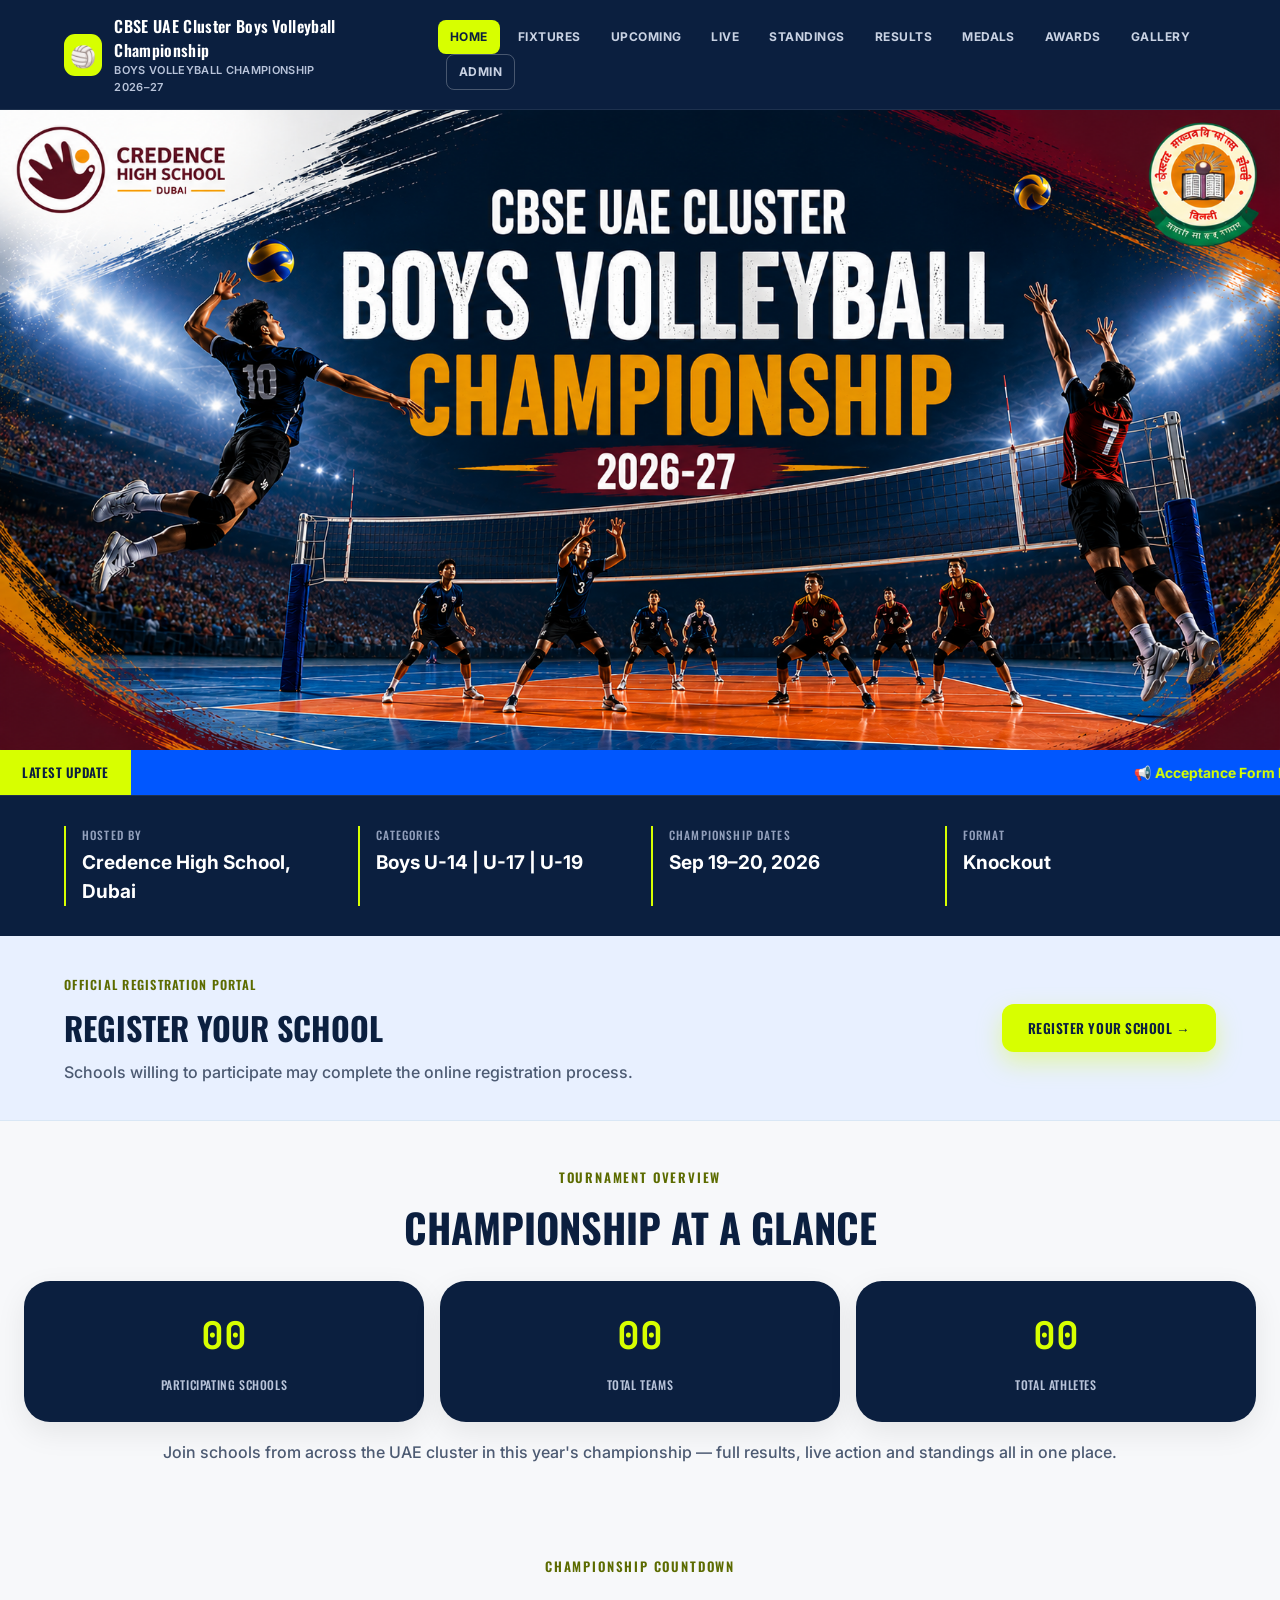
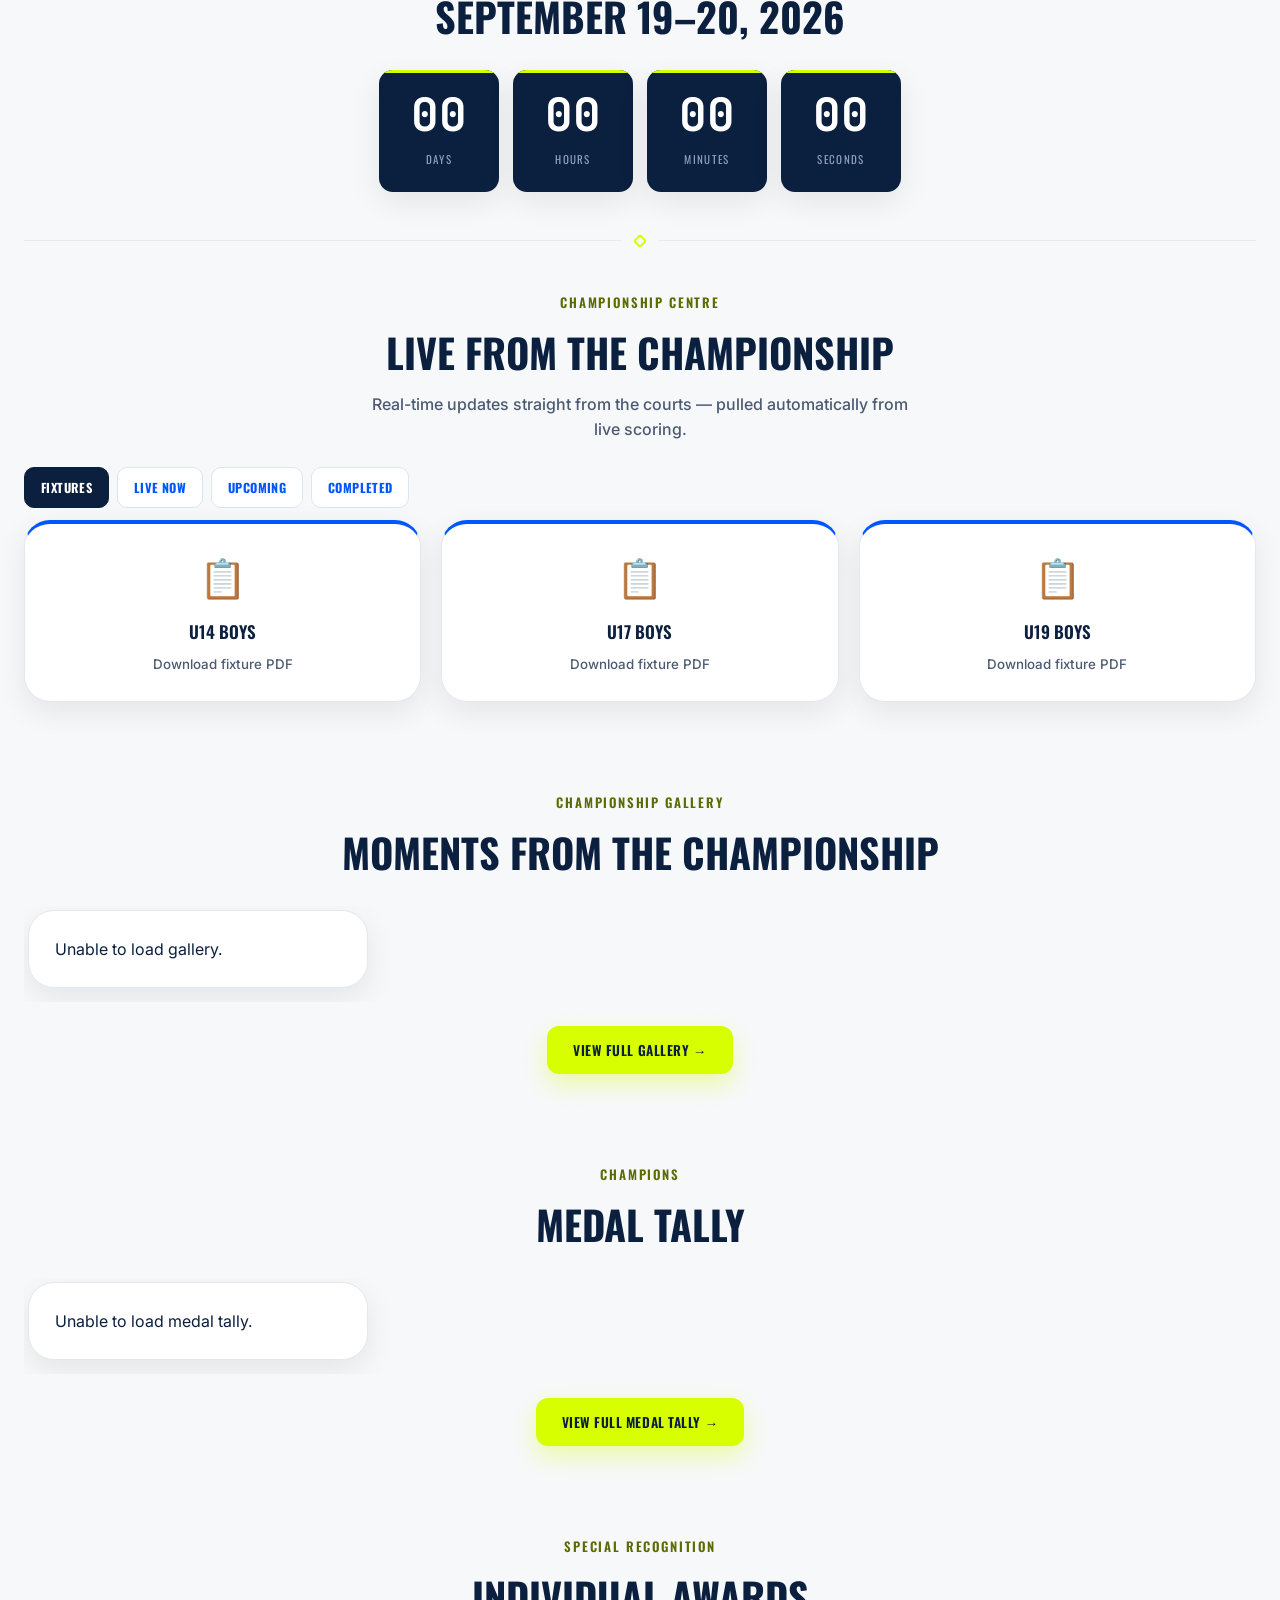
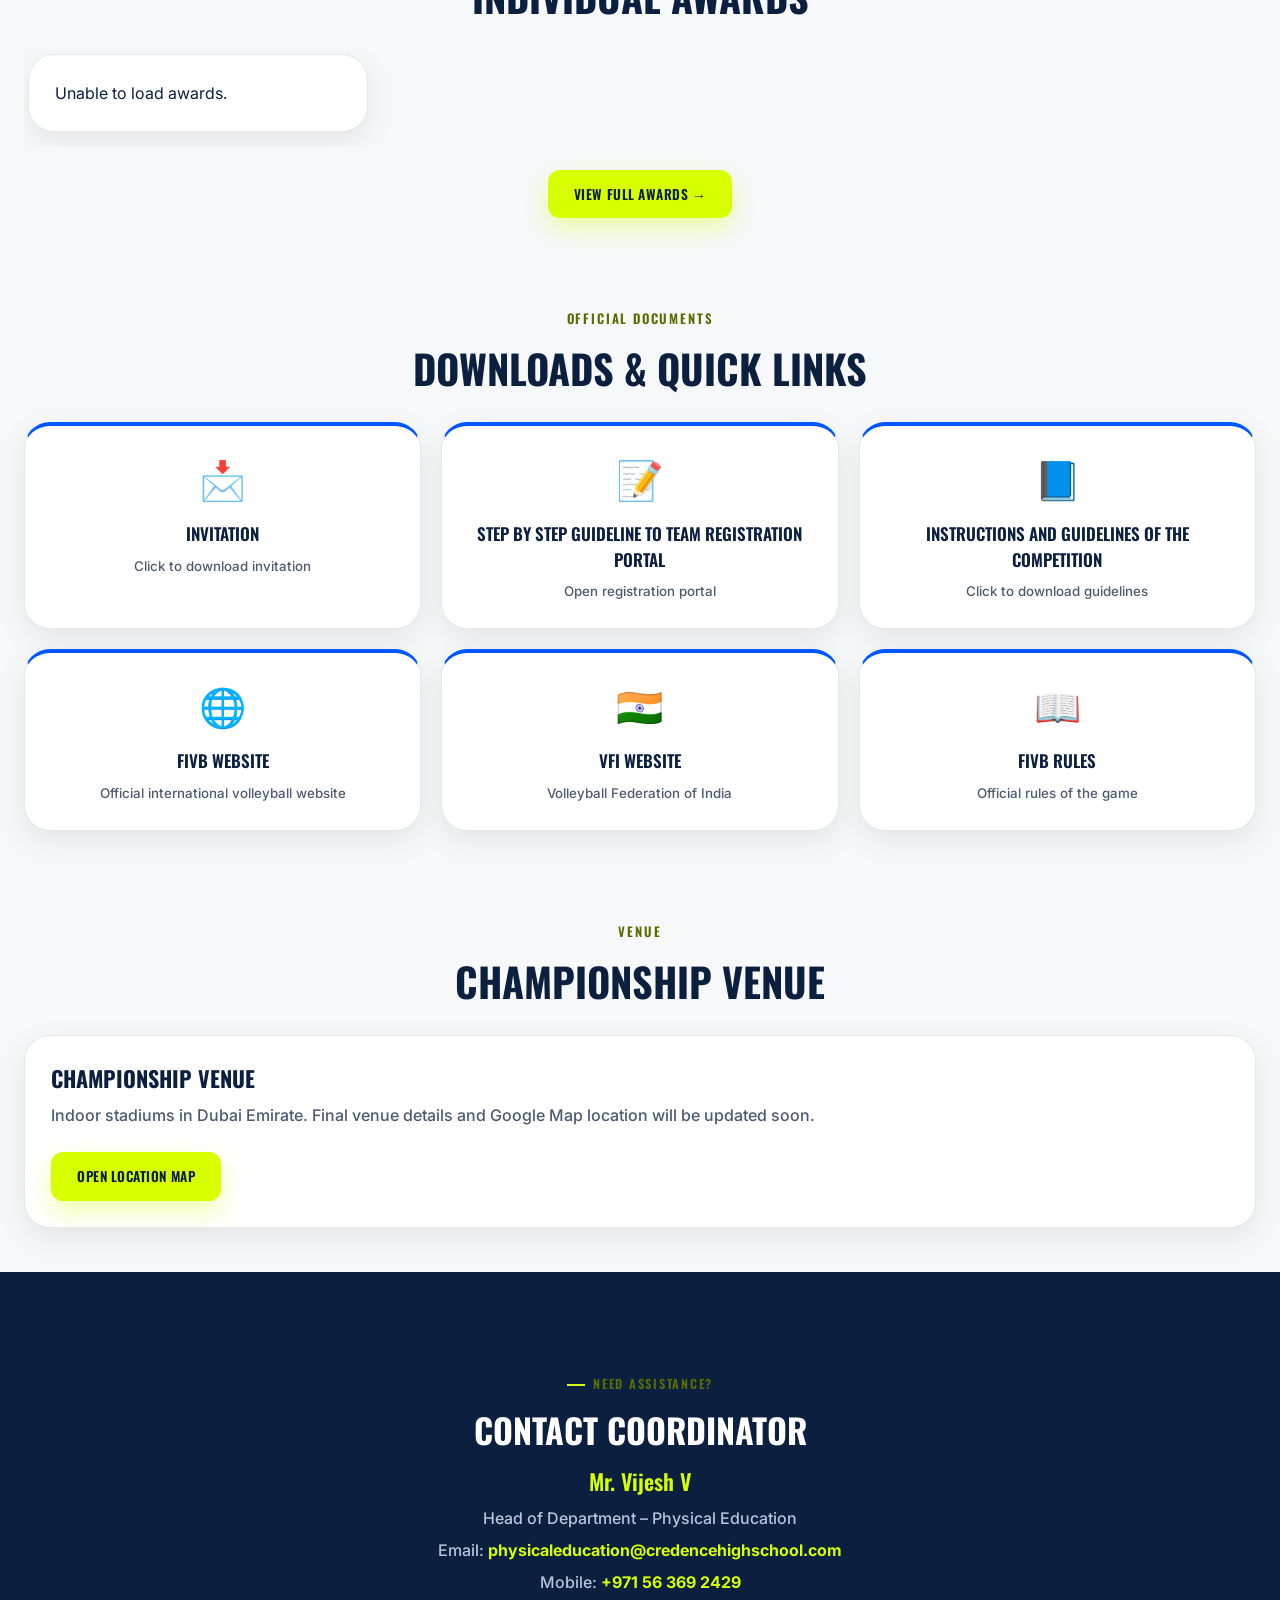
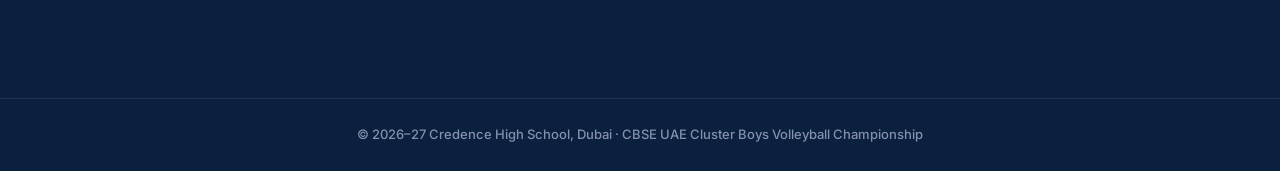
==== commit 697b2ebf: "Add files via upload" ====
--- a/index.html
+++ b/index.html
@@ -74,8 +74,9 @@
   </div>
 
   <div id="hc-upcoming" class="panel">
-    <div id="hcUpcomingBox" class="carousel-row"><div class="card">Loading...</div></div>
+    <div id="hcUpcomingBox" class="carousel-row carousel-clickthrough" onclick="carouselCardClick(event,'upcoming.html')"><div class="card">Loading...</div></div>
   <div id="hcUpcomingDots" class="carousel-dots"></div>
+    <p style="text-align:center;margin-top:18px"><a class="btn btn-quiet-dark" href="upcoming.html">View All Upcoming Matches →</a></p>
   </div>
 
   <div id="hc-completed" class="panel">
@@ -274,6 +275,7 @@
         <span class="medal-category-label">${m.category||''}</span>
         <div class="medal-preview-photo">${m.photoUrl?`<img src="${m.photoUrl}" loading="lazy">`:`<span>${m.position==='Champions'?'🥇':(m.position==='Runner-up'?'🥈':'🥉')}</span>`}</div>
         <h3>${m.school||'To be updated'}</h3>
+        ${m.emirate?`<p class="medal-preview-emirate">${emirateShort(m.emirate)}</p>`:''}
       </div>`).join("");
     renderCarousel('hcMedalBox', 'hcMedalDots', rows.length, cards, '<div class="card">Medal tally will be updated after finals.</div>');
   }catch(e){ hcMedalBox.innerHTML = '<div class="card">Unable to load medal tally.</div>'; }
@@ -292,7 +294,7 @@
           <span class="award-carousel-label">${a.category||''}</span>
           <h3>${a.award||''}</h3>
           <p><b>${a.student||'To be updated'}</b></p>
-          <p>${a.school||''}</p>
+          <p>${a.school||''}${a.emirate?` <span style="font-family:var(--mono);font-size:12px;color:var(--ink-faint)">(${emirateShort(a.emirate)})</span>`:''}</p>
         </div>
       </div>
     `).join("");
@@ -319,111 +321,6 @@
 // a viewer scrolls that far, the repeat isn't noticeable, and there's no
 // visible jump because what's on screen right before and after the wrap
 // looks identical.
-function carouselCardClick(e, target){
-  if(e.target.closest('a')) return; // don't hijack an actual link if one's ever added inside a card
-  window.location.href = target;
-}
-
-// Stores each carousel's real (un-duplicated) content so the fits-or-not
-// decision can be redone anytime — e.g. when a hidden tab becomes visible,
-// or the window gets resized — without needing the original data again.
-const carouselRawHTML = {};
-
-function renderCarousel(id, dotsId, itemCount, cardsHTML, emptyHTML){
-  const el = document.getElementById(id);
-  if(!el) return;
-  const dotsEl = document.getElementById(dotsId);
-  if(!cardsHTML){ el.innerHTML = emptyHTML; el.dataset.loopWidth = ""; carouselRawHTML[id] = ""; if(dotsEl) dotsEl.innerHTML = ""; return; }
-  carouselRawHTML[id] = cardsHTML;
-  el.dataset.itemCount = String(itemCount);
-  applyCarouselLayout(id, dotsId);
-}
-
-// The actual decision: render the real content once (not duplicated) and
-// measure it. If it already fits within the visible width, leave it exactly
-// like that — plain, static, nothing to scroll. Only if it genuinely
-// overflows do we duplicate it once, for a seamless auto-scroll loop.
-function applyCarouselLayout(id, dotsId){
-  const el = document.getElementById(id);
-  const cardsHTML = carouselRawHTML[id];
-  if(!el || !cardsHTML) return;
-  el.innerHTML = cardsHTML;
-  requestAnimationFrame(()=>{
-    const singleWidth = el.scrollWidth;
-    if(singleWidth <= el.clientWidth + 2){
-      el.dataset.loopWidth = "";
-      const dotsEl = document.getElementById(dotsId);
-      if(dotsEl) dotsEl.innerHTML = "";
-      return;
-    }
-    el.innerHTML = cardsHTML + cardsHTML;
-    requestAnimationFrame(()=>{
-      el.dataset.loopWidth = String(singleWidth);
-      setupCarouselDots(id, dotsId);
-    });
-  });
-}
-
-// One dot per "page" (a screenful of cards), not one per single card —
-// keeps this sane even with 30+ completed matches. Clicking a dot jumps the
-// carousel straight to that page; auto-scroll just continues from there.
-function setupCarouselDots(boxId, dotsId){
-  const el = document.getElementById(boxId);
-  const dotsEl = document.getElementById(dotsId);
-  if(!el || !dotsEl) return;
-  const itemCount = Number(el.dataset.itemCount) || 0;
-  const loopWidth = Number(el.dataset.loopWidth) || 0;
-  if(!itemCount || !loopWidth || !el.clientWidth){ dotsEl.innerHTML = ""; return; }
-  const itemsPerView = Math.max(1, Math.round(el.clientWidth / (loopWidth / itemCount)));
-  const pageCount = Math.max(1, Math.ceil(itemCount / itemsPerView));
-  if(pageCount <= 1){ dotsEl.innerHTML = ""; return; }
-  dotsEl.innerHTML = Array.from({length: pageCount}, (_,i)=>
-    `<button class="carousel-dot ${i===0?'active':''}" aria-label="Go to page ${i+1}" onclick="jumpCarouselToPage('${boxId}', ${i})"></button>`
-  ).join("");
-}
-
-function jumpCarouselToPage(boxId, page){
-  const el = document.getElementById(boxId);
-  if(!el) return;
-  const itemCount = Number(el.dataset.itemCount) || 1;
-  const loopWidth = Number(el.dataset.loopWidth) || 0;
-  if(!loopWidth) return;
-  const itemStep = loopWidth / itemCount;
-  const itemsPerView = Math.max(1, Math.round(el.clientWidth / itemStep));
-  el.scrollLeft = Math.min(loopWidth - 1, page * itemsPerView * itemStep);
-}
-
-function updateActiveDot(boxId, dotsId){
-  const el = document.getElementById(boxId);
-  const dotsEl = document.getElementById(dotsId);
-  if(!el || !dotsEl || !dotsEl.children.length) return;
-  const itemCount = Number(el.dataset.itemCount) || 1;
-  const loopWidth = Number(el.dataset.loopWidth) || 0;
-  if(!loopWidth) return;
-  const itemStep = loopWidth / itemCount;
-  const itemsPerView = Math.max(1, Math.round(el.clientWidth / itemStep));
-  const pageCount = dotsEl.children.length;
-  const currentPage = Math.min(pageCount-1, Math.floor((el.scrollLeft % loopWidth) / (itemsPerView*itemStep)));
-  Array.from(dotsEl.children).forEach((dot,i)=>dot.classList.toggle('active', i===currentPage));
-}
-
-function remeasureCarousel(id, dotsId){
-  applyCarouselLayout(id, dotsId); // redo the whole fits-or-not decision now that the tab is actually visible
-}
-
-function autoScrollCarousel(id, dotsId, speed){
-  const el = document.getElementById(id);
-  if(!el) return;
-  (function step(){
-    const loopWidth = Number(el.dataset.loopWidth) || 0;
-    if(loopWidth > el.clientWidth + 2){
-      el.scrollLeft += speed;
-      if(el.scrollLeft >= loopWidth) el.scrollLeft -= loopWidth; // seamless — lands on the identical duplicate frame
-      if(dotsId) updateActiveDot(id, dotsId);
-    }
-    requestAnimationFrame(step);
-  })();
-}
 [["hcLiveBox","hcLiveDots"],["hcUpcomingBox","hcUpcomingDots"],["hcCompletedBox","hcCompletedDots"],["hcGalleryBox","hcGalleryDots"],["hcMedalBox","hcMedalDots"],["hcAwardBox","hcAwardDots"]].forEach(([id,dotsId])=>autoScrollCarousel(id, dotsId, 0.6));
 
 let resizeDebounce;
--- a/styles.css
+++ b/styles.css
@@ -245,7 +245,6 @@
 .table th{background:var(--ink);color:var(--white);text-align:center;padding:13px 16px;font-family:var(--display);font-size:11.5px;text-transform:uppercase;letter-spacing:.06em;font-weight:500}
 .table td{padding:13px 16px;border-bottom:1px solid var(--line);font-weight:600;font-size:14.5px;text-align:center}
 .table tr:last-child td{border-bottom:none}
-.rank1 td{background:#F9FFDE;font-weight:800}
 .qualify{background:var(--gold);color:var(--ink);border-radius:20px;padding:5px 11px;font-weight:700;font-size:11px;text-transform:uppercase;font-family:var(--display)}
 .qualify-pill{display:inline-block;border-radius:20px;padding:5px 11px;font-weight:700;font-size:10.5px;text-transform:uppercase;font-family:var(--display);white-space:nowrap}
 .qualify-pill.qualify{background:#1E8E3E;color:var(--white)}
@@ -303,19 +302,14 @@
 .stat-card span{font-family:var(--display);font-weight:500;text-transform:uppercase;font-size:12px;letter-spacing:.05em;color:#B9C4DA}
 
 /* ================= FIXTURES ================= */
-.fixture-category{background:var(--white);border-radius:var(--radius-lg);padding:28px;box-shadow:var(--shadow);border:1px solid var(--line);border-left:5px solid var(--gold);display:flex;justify-content:space-between;align-items:center;gap:20px}
-.fixture-category h3,.fixture-row h3{font-family:var(--display);font-size:24px;color:var(--ink);margin-bottom:6px;font-weight:600;text-transform:uppercase}
-.fixture-category p,.fixture-row p{color:var(--ink-soft);font-weight:500}
-.fixture-btn,.download-fixture-btn{
-  display:inline-block;background:var(--ink);color:var(--white);text-decoration:none;padding:14px 24px;
-  border-radius:11px;font-weight:600;text-transform:uppercase;white-space:nowrap;font-family:var(--display);
-  font-size:13px;letter-spacing:.03em;box-shadow:var(--shadow);transition:.15s;
-}
-.fixture-btn:hover,.download-fixture-btn:hover{background:var(--gold);color:var(--ink)}
+.download-fixture-btn{display:inline-block;background:var(--gold);color:var(--ink);text-decoration:none;padding:12px 22px;border-radius:10px;font-weight:700;text-transform:uppercase;white-space:nowrap;font-family:var(--display);font-size:13px;letter-spacing:.03em;transition:.15s}
+.download-fixture-btn:hover{background:var(--court);color:var(--white)}
 .direct-note,.edit-note{background:#FFF3DC;border-left:4px solid var(--gold);padding:16px 18px;border-radius:12px;margin-bottom:26px;color:#7A5613;font-weight:600;font-size:14px}
-.fixture-page{max-width:1050px;margin:auto;padding:60px 24px}
-.fixture-list{display:grid;gap:20px}
-.fixture-row{background:var(--white);border-radius:var(--radius-lg);padding:28px;box-shadow:var(--shadow);border:1px solid var(--line);border-left:5px solid var(--gold);display:flex;align-items:center;justify-content:space-between;gap:24px}
+
+.fixture-card{background:var(--white);border-radius:var(--radius-lg);padding:28px;box-shadow:var(--shadow);border:1px solid var(--line);border-top:6px solid var(--gold);text-align:center;flex:0 0 min(320px,85vw);display:flex;flex-direction:column;align-items:center}
+.fixture-card-icon{font-size:38px;margin-bottom:10px}
+.fixture-card h3{font-family:var(--display);font-size:19px;color:var(--ink);margin-bottom:8px;font-weight:600;text-transform:uppercase}
+.fixture-card p{color:var(--ink-soft);font-weight:500;font-size:13.5px;margin-bottom:18px;flex:1}
 
 /* ================= PHASE 2 / BRACKET / MEDALS / AWARDS ================= */
 .phase2-grid{display:grid;grid-template-columns:repeat(3,1fr);gap:18px}
@@ -342,11 +336,16 @@
 .medal-card p{color:var(--ink-soft);font-weight:700}
 
 .awards-grid{display:grid;grid-template-columns:repeat(3,1fr);gap:18px}
-.award-card{background:var(--white);border-radius:var(--radius-lg);padding:26px;text-align:center;box-shadow:var(--shadow);border:1px solid var(--line);border-top:4px solid var(--gold)}
-.award-card span{display:block;font-size:40px;margin-bottom:12px}
-.award-card h3{color:var(--ink);font-size:18px;margin-bottom:8px;font-family:var(--display);font-weight:600;text-transform:uppercase}
-.award-card p{color:var(--ink-soft);font-weight:600;line-height:1.5}
-.award-photo{width:100px;height:100px;border-radius:50%;object-fit:cover;margin:0 auto 14px;border:3px solid var(--gold);display:block}
+.award-card-big{background:var(--white);border-radius:var(--radius-lg);box-shadow:var(--shadow);border:1px solid var(--line);border-top:4px solid var(--gold);overflow:hidden;display:flex;flex-direction:column}
+.award-card-photo{aspect-ratio:4/3;background:var(--court-soft);display:flex;align-items:center;justify-content:center;overflow:hidden}
+.award-card-photo img{width:100%;height:100%;object-fit:cover}
+.award-card-photo span{font-size:56px}
+.award-card-content{padding:22px;text-align:center}
+.award-card-category{display:block;font-family:var(--display);font-size:11px;text-transform:uppercase;letter-spacing:.05em;color:var(--gold-dark);font-weight:700;margin-bottom:6px}
+.award-card-content h3{color:var(--ink);font-size:19px;margin-bottom:8px;font-family:var(--display);font-weight:600;text-transform:uppercase}
+.award-card-student{color:var(--ink);font-weight:700;font-size:15px;margin-bottom:4px}
+.award-card-school{color:var(--ink-soft);font-weight:600;font-size:14px}
+.award-card-emirate{font-family:var(--mono);font-size:12px;color:var(--ink-faint);font-weight:700}
 
 /* Homepage Medal Tally carousel preview */
 .medal-preview-card{background:var(--white);border-radius:var(--radius-lg);padding:22px;box-shadow:var(--shadow);border:1px solid var(--line);border-top:6px solid var(--gold);text-align:center;height:340px;display:flex;flex-direction:column;flex:0 0 min(400px,90vw)!important}
@@ -360,6 +359,7 @@
 .medal-preview-photo img{width:100%;height:100%;object-fit:cover}
 .medal-preview-photo span{font-size:56px}
 .medal-preview-card h3{font-family:var(--display);font-size:15px;text-transform:uppercase;color:var(--ink);font-weight:600;line-height:1.25}
+.medal-preview-emirate{font-family:var(--mono);font-size:12px;color:var(--ink-faint);font-weight:700;margin-top:4px}
 
 /* Homepage Award carousel — bigger photo, split card, not the tiny circular thumbnail */
 .award-carousel-card{display:flex;background:var(--white);border-radius:var(--radius-lg);box-shadow:var(--shadow);border:1px solid var(--line);overflow:hidden;height:340px;flex:0 0 min(400px,90vw)!important}
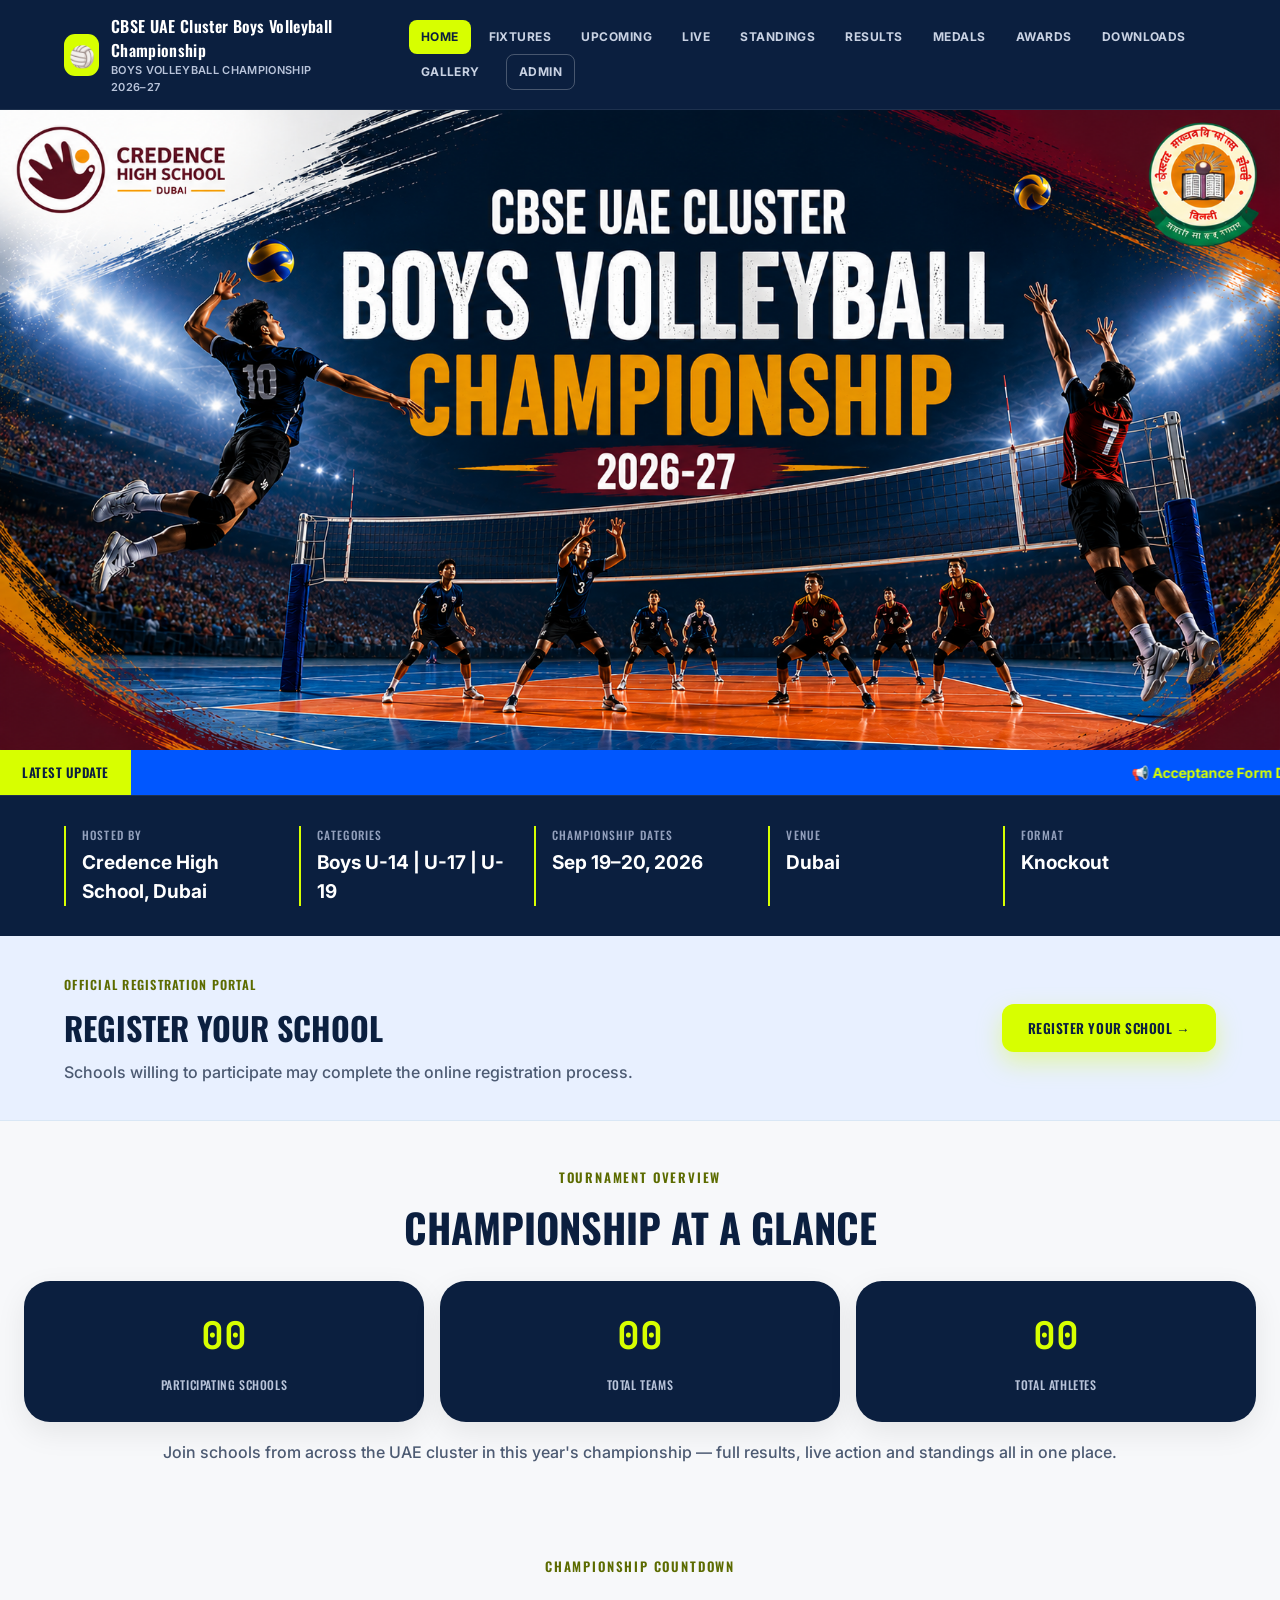
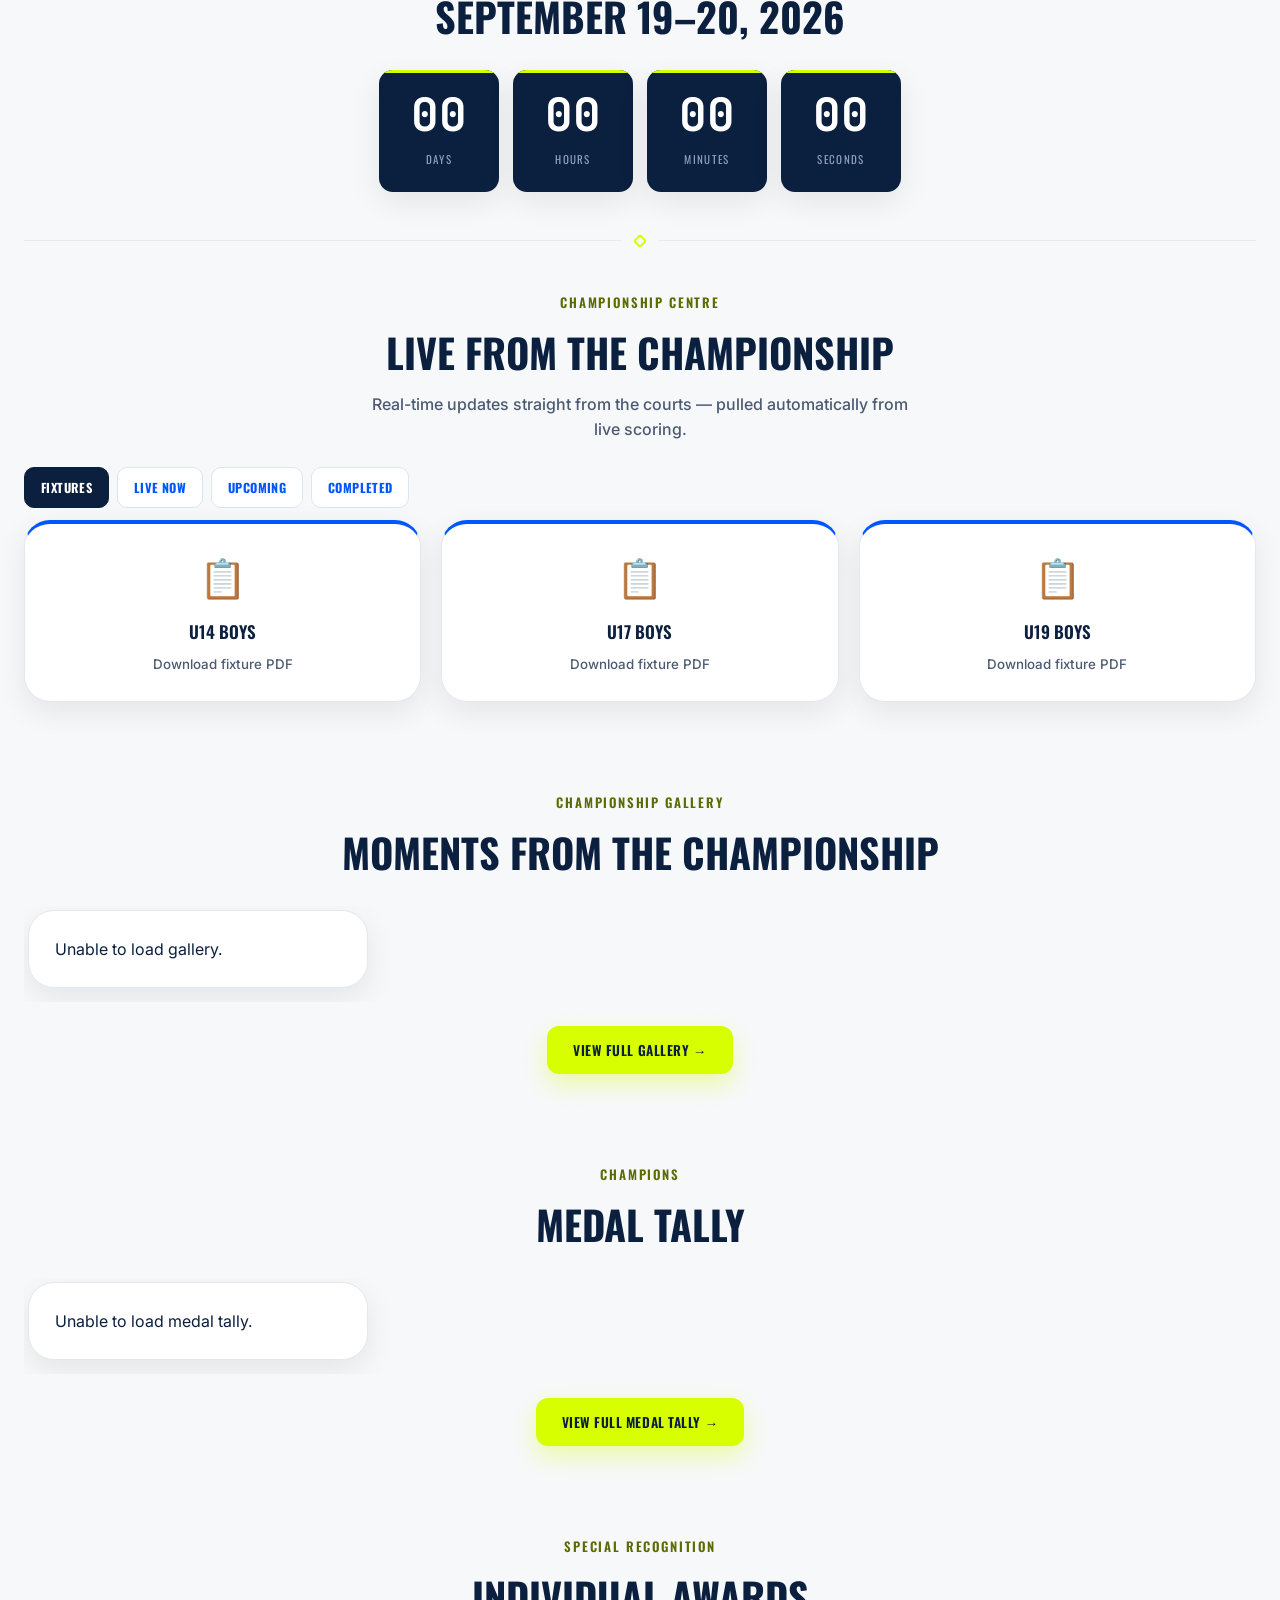
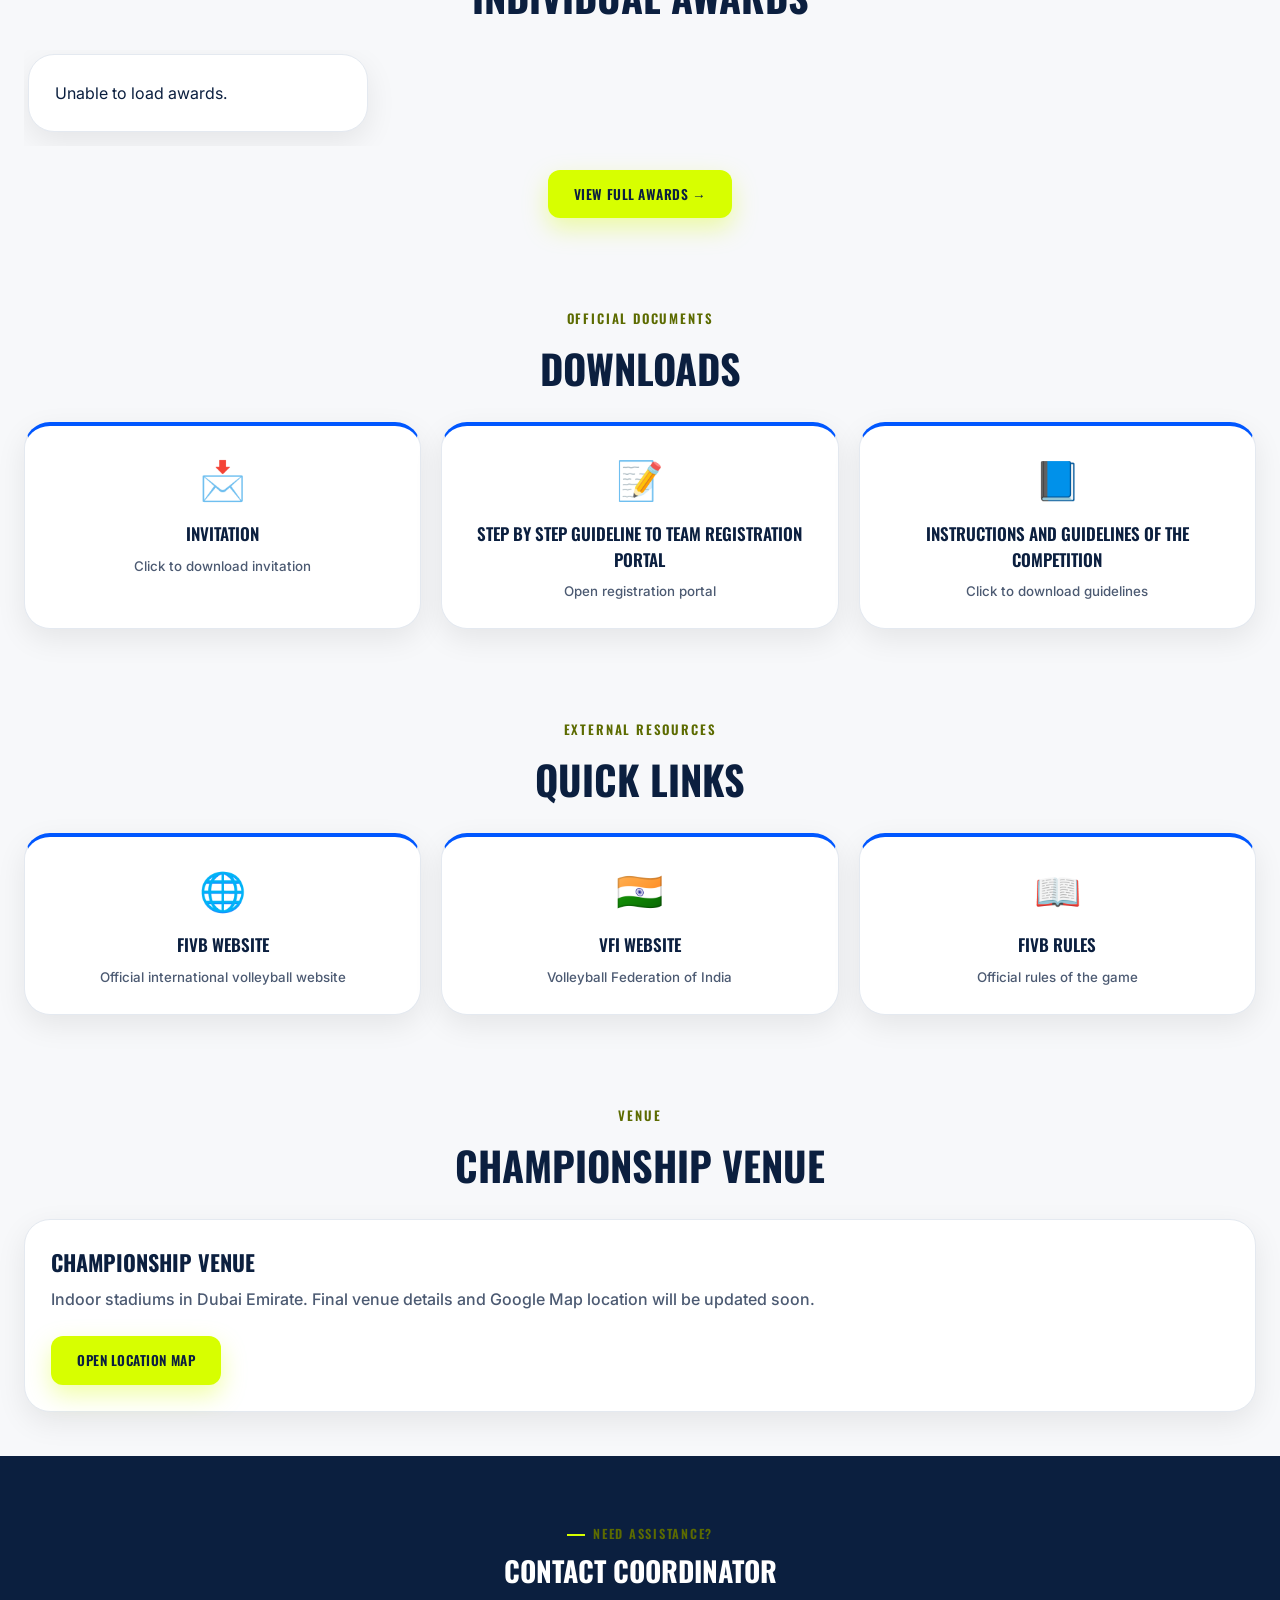
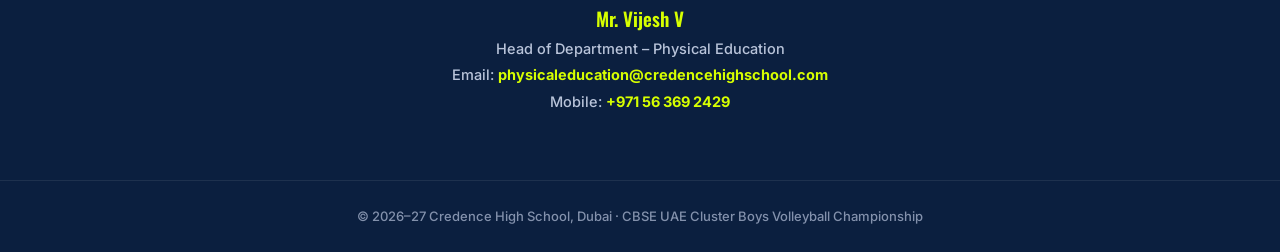
==== commit 4d03e11c: "Add files via upload" ====
--- a/index.html
+++ b/index.html
@@ -25,6 +25,7 @@
   <div><p>Hosted by</p><h2 data-hosted-by>Credence High School, Dubai</h2></div>
   <div><p>Categories</p><h2 data-categories>Boys U-14 | U-17 | U-19</h2></div>
   <div><p>Championship Dates</p><h2>Sep 19–20, 2026</h2></div>
+  <div><p>Venue</p><h2 data-venue-short>Dubai</h2></div>
   <div><p>Format</p><h2>Knockout</h2></div>
 </section>
 
@@ -108,8 +109,13 @@
 </section>
 
 <section class="section">
-  <div class="title"><small>Official Documents</small><h2>Downloads &amp; Quick Links</h2></div>
+  <div class="title"><small>Official Documents</small><h2>Downloads</h2></div>
   <div id="downloads" class="grid3"></div>
+</section>
+
+<section class="section">
+  <div class="title"><small>External Resources</small><h2>Quick Links</h2></div>
+  <div id="quickLinks" class="grid3"></div>
 </section>
 
 <section class="section">
@@ -275,7 +281,7 @@
         <span class="medal-category-label">${m.category||''}</span>
         <div class="medal-preview-photo">${m.photoUrl?`<img src="${m.photoUrl}" loading="lazy">`:`<span>${m.position==='Champions'?'🥇':(m.position==='Runner-up'?'🥈':'🥉')}</span>`}</div>
         <h3>${m.school||'To be updated'}</h3>
-        ${m.emirate?`<p class="medal-preview-emirate">${emirateShort(m.emirate)}</p>`:''}
+        ${m.emirate?`<p class="medal-preview-emirate">${m.emirate}</p>`:''}
       </div>`).join("");
     renderCarousel('hcMedalBox', 'hcMedalDots', rows.length, cards, '<div class="card">Medal tally will be updated after finals.</div>');
   }catch(e){ hcMedalBox.innerHTML = '<div class="card">Unable to load medal tally.</div>'; }
@@ -349,6 +355,14 @@
   if(regBtn) regBtn.href = SITE_CONFIG.registrationUrl;
 
   downloads.innerHTML = SITE_CONFIG.downloads.map(d=>`
+    <a class="card tile" href="${d.url}" target="_blank">
+      <span>${d.icon}</span>
+      <strong>${d.title}</strong>
+      <small>${d.note}</small>
+    </a>
+  `).join("");
+
+  quickLinks.innerHTML = SITE_CONFIG.quickLinks.map(d=>`
     <a class="card tile" href="${d.url}" target="_blank">
       <span>${d.icon}</span>
       <strong>${d.title}</strong>
--- a/styles.css
+++ b/styles.css
@@ -167,7 +167,7 @@
 .quick-info{
   max-width:1280px;margin:0 auto;padding:30px 5%;
   background:var(--ink);border-radius:0;color:var(--white);
-  display:grid;grid-template-columns:repeat(4,1fr);gap:22px;text-align:left;
+  display:grid;grid-template-columns:repeat(auto-fit,minmax(180px,1fr));gap:22px;text-align:left;
   border-top:1px solid rgba(255,255,255,.08);
 }
 .quick-info div{border-left:2px solid var(--gold);padding-left:16px}
@@ -286,11 +286,11 @@
 .gallery-img img{width:100%;height:100%;object-fit:cover;border-radius:12px}
 
 /* ================= CONTACT / FOOTER ================= */
-.contact{background:var(--ink);padding:70px 24px;position:relative}
+.contact{background:var(--ink);padding:36px 24px;position:relative}
 .contact-card{max-width:760px;margin:auto;text-align:center}
-.contact-card h2{font-family:var(--display);font-size:clamp(24px,3.5vw,34px);margin:10px 0;color:var(--white);text-transform:uppercase;font-weight:700}
-.contact-card h3{color:var(--gold);font-size:22px;font-family:var(--display);font-weight:600}
-.contact-card p{color:#B9C4DA;font-weight:500;margin:8px 0}
+.contact-card h2{font-family:var(--display);font-size:clamp(20px,3vw,28px);margin:6px 0 12px;color:var(--white);text-transform:uppercase;font-weight:700}
+.contact-card h3{color:var(--gold);font-size:19px;font-family:var(--display);font-weight:600;margin-bottom:2px}
+.contact-card p{color:#B9C4DA;font-weight:500;margin:5px 0;font-size:14.5px}
 .contact-card a{color:var(--gold);font-weight:700;text-decoration:none;transition:.15s}
 .contact-card a:hover{text-decoration:underline}
 .footer{background:var(--ink);color:#8391AC;text-align:center;padding:26px;font-weight:500;font-size:13px;border-top:1px solid rgba(255,255,255,.08)}
@@ -306,10 +306,11 @@
 .download-fixture-btn:hover{background:var(--court);color:var(--white)}
 .direct-note,.edit-note{background:#FFF3DC;border-left:4px solid var(--gold);padding:16px 18px;border-radius:12px;margin-bottom:26px;color:#7A5613;font-weight:600;font-size:14px}
 
-.fixture-card{background:var(--white);border-radius:var(--radius-lg);padding:28px;box-shadow:var(--shadow);border:1px solid var(--line);border-top:6px solid var(--gold);text-align:center;flex:0 0 min(320px,85vw);display:flex;flex-direction:column;align-items:center}
-.fixture-card-icon{font-size:38px;margin-bottom:10px}
+.fixture-card{background:var(--white);border-radius:var(--radius-lg);padding:30px 28px;box-shadow:var(--shadow);border:1px solid var(--line);border-top:6px solid var(--gold);text-align:center;flex:0 0 min(320px,85vw);display:flex;flex-direction:column;align-items:center}
+.fixture-card-badge{width:64px;height:64px;border-radius:50%;background:var(--court-soft);display:flex;align-items:center;justify-content:center;font-size:30px;margin-bottom:14px;border:2px solid var(--gold)}
+.fixture-card-tag{font-family:var(--display);font-size:10.5px;text-transform:uppercase;letter-spacing:.06em;color:var(--gold-dark);font-weight:700;background:var(--court-soft);padding:4px 12px;border-radius:20px;margin-bottom:10px}
 .fixture-card h3{font-family:var(--display);font-size:19px;color:var(--ink);margin-bottom:8px;font-weight:600;text-transform:uppercase}
-.fixture-card p{color:var(--ink-soft);font-weight:500;font-size:13.5px;margin-bottom:18px;flex:1}
+.fixture-card p{color:var(--ink-soft);font-weight:500;font-size:13.5px;margin-bottom:20px;flex:1}
 
 /* ================= PHASE 2 / BRACKET / MEDALS / AWARDS ================= */
 .phase2-grid{display:grid;grid-template-columns:repeat(3,1fr);gap:18px}
@@ -363,13 +364,13 @@
 
 /* Homepage Award carousel — bigger photo, split card, not the tiny circular thumbnail */
 .award-carousel-card{display:flex;background:var(--white);border-radius:var(--radius-lg);box-shadow:var(--shadow);border:1px solid var(--line);overflow:hidden;height:340px;flex:0 0 min(400px,90vw)!important}
-.award-carousel-photo{flex:0 0 42%;background:var(--court-soft);display:flex;align-items:center;justify-content:center}
+.award-carousel-photo{flex:0 0 58%;background:var(--court-soft);display:flex;align-items:center;justify-content:center}
 .award-carousel-photo img{width:100%;height:100%;object-fit:cover}
 .award-carousel-photo span{font-size:52px}
-.award-carousel-content{flex:1;padding:18px;display:flex;flex-direction:column;justify-content:center;min-width:0}
+.award-carousel-content{flex:1;padding:16px 14px;display:flex;flex-direction:column;justify-content:center;min-width:0}
 .award-carousel-label{font-family:var(--display);font-size:12px;text-transform:uppercase;letter-spacing:.05em;color:var(--gold-dark);font-weight:700;margin-bottom:8px}
 .award-carousel-content h3{font-size:19px;color:var(--ink);margin-bottom:8px;font-family:var(--display);font-weight:600;text-transform:uppercase;line-height:1.25}
-.award-carousel-content p{font-size:14.5px;color:var(--ink-soft);font-weight:600;line-height:1.5;white-space:nowrap;overflow:hidden;text-overflow:ellipsis}
+.award-carousel-content p{font-size:14px;color:var(--ink-soft);font-weight:600;line-height:1.4}
 
 /* ================= LIVE COURT SCORING (admin) ================= */
 .court-tabs{margin-top:34px}
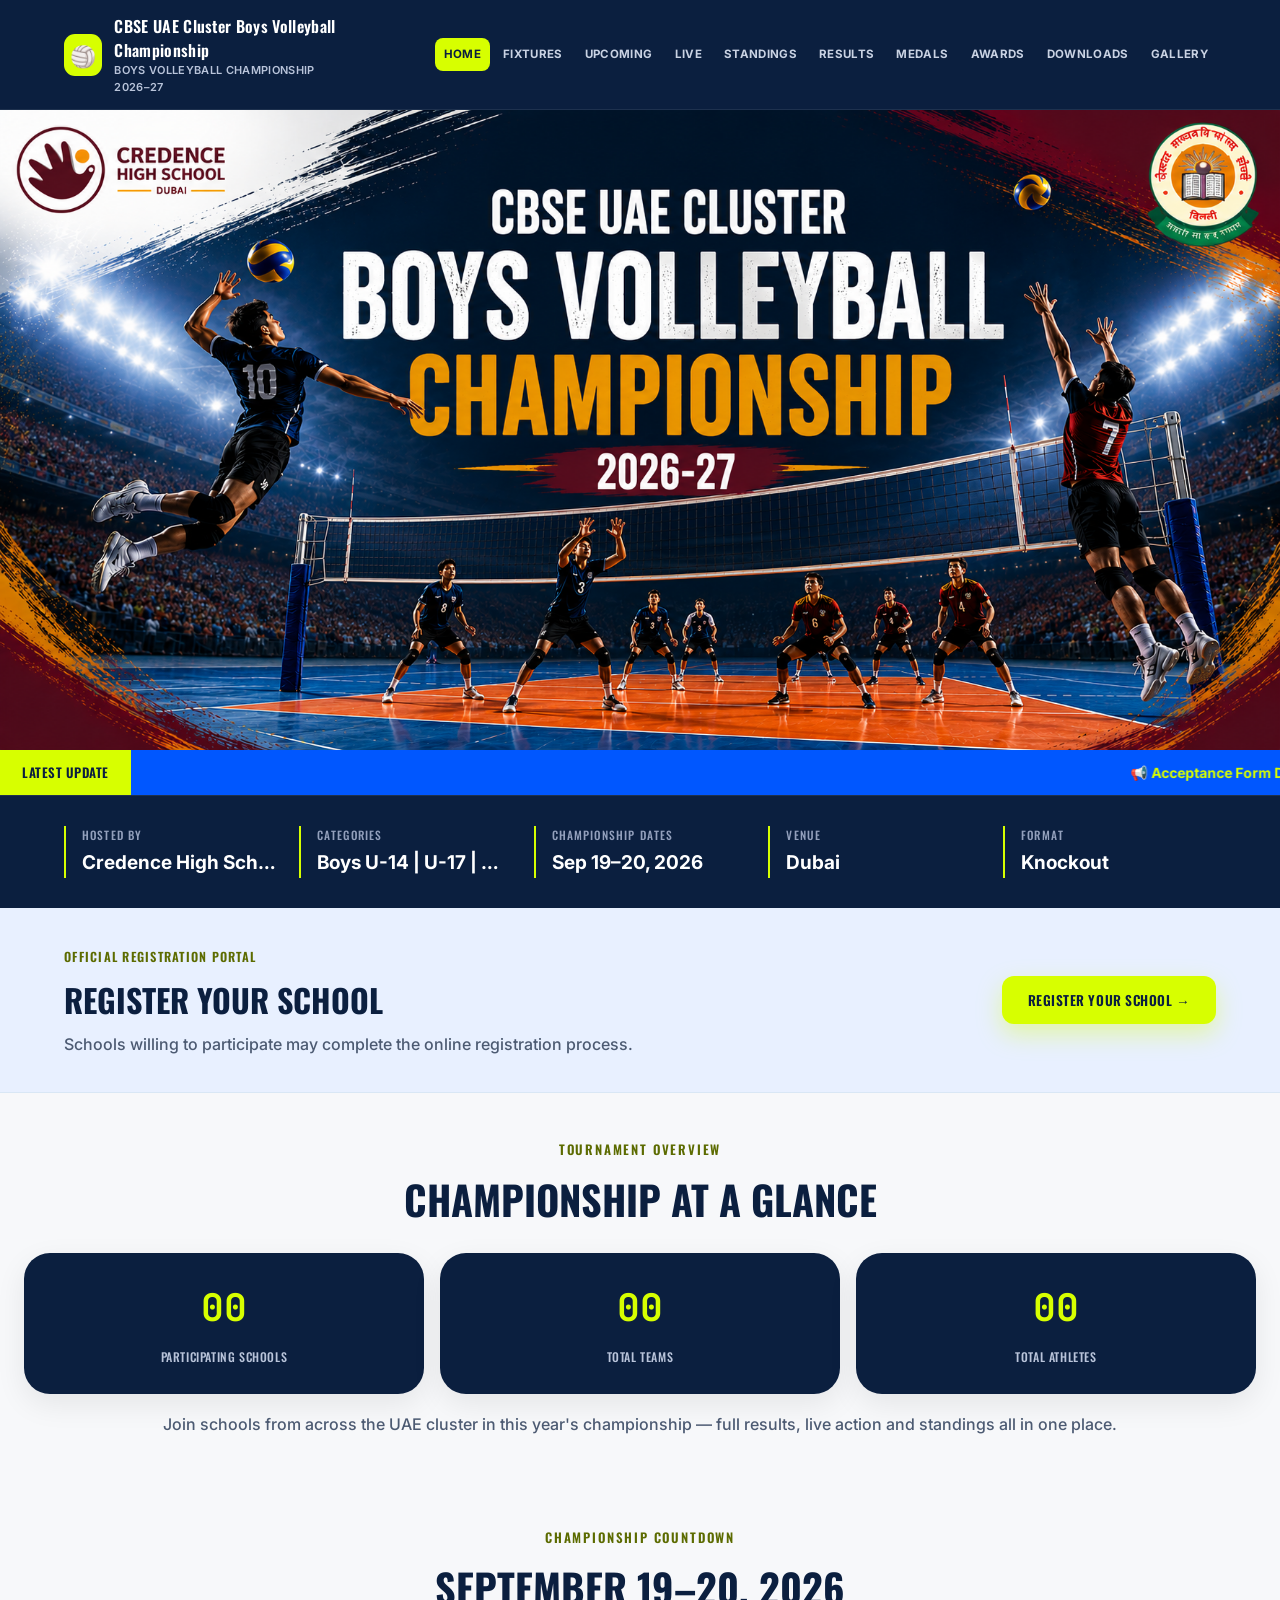
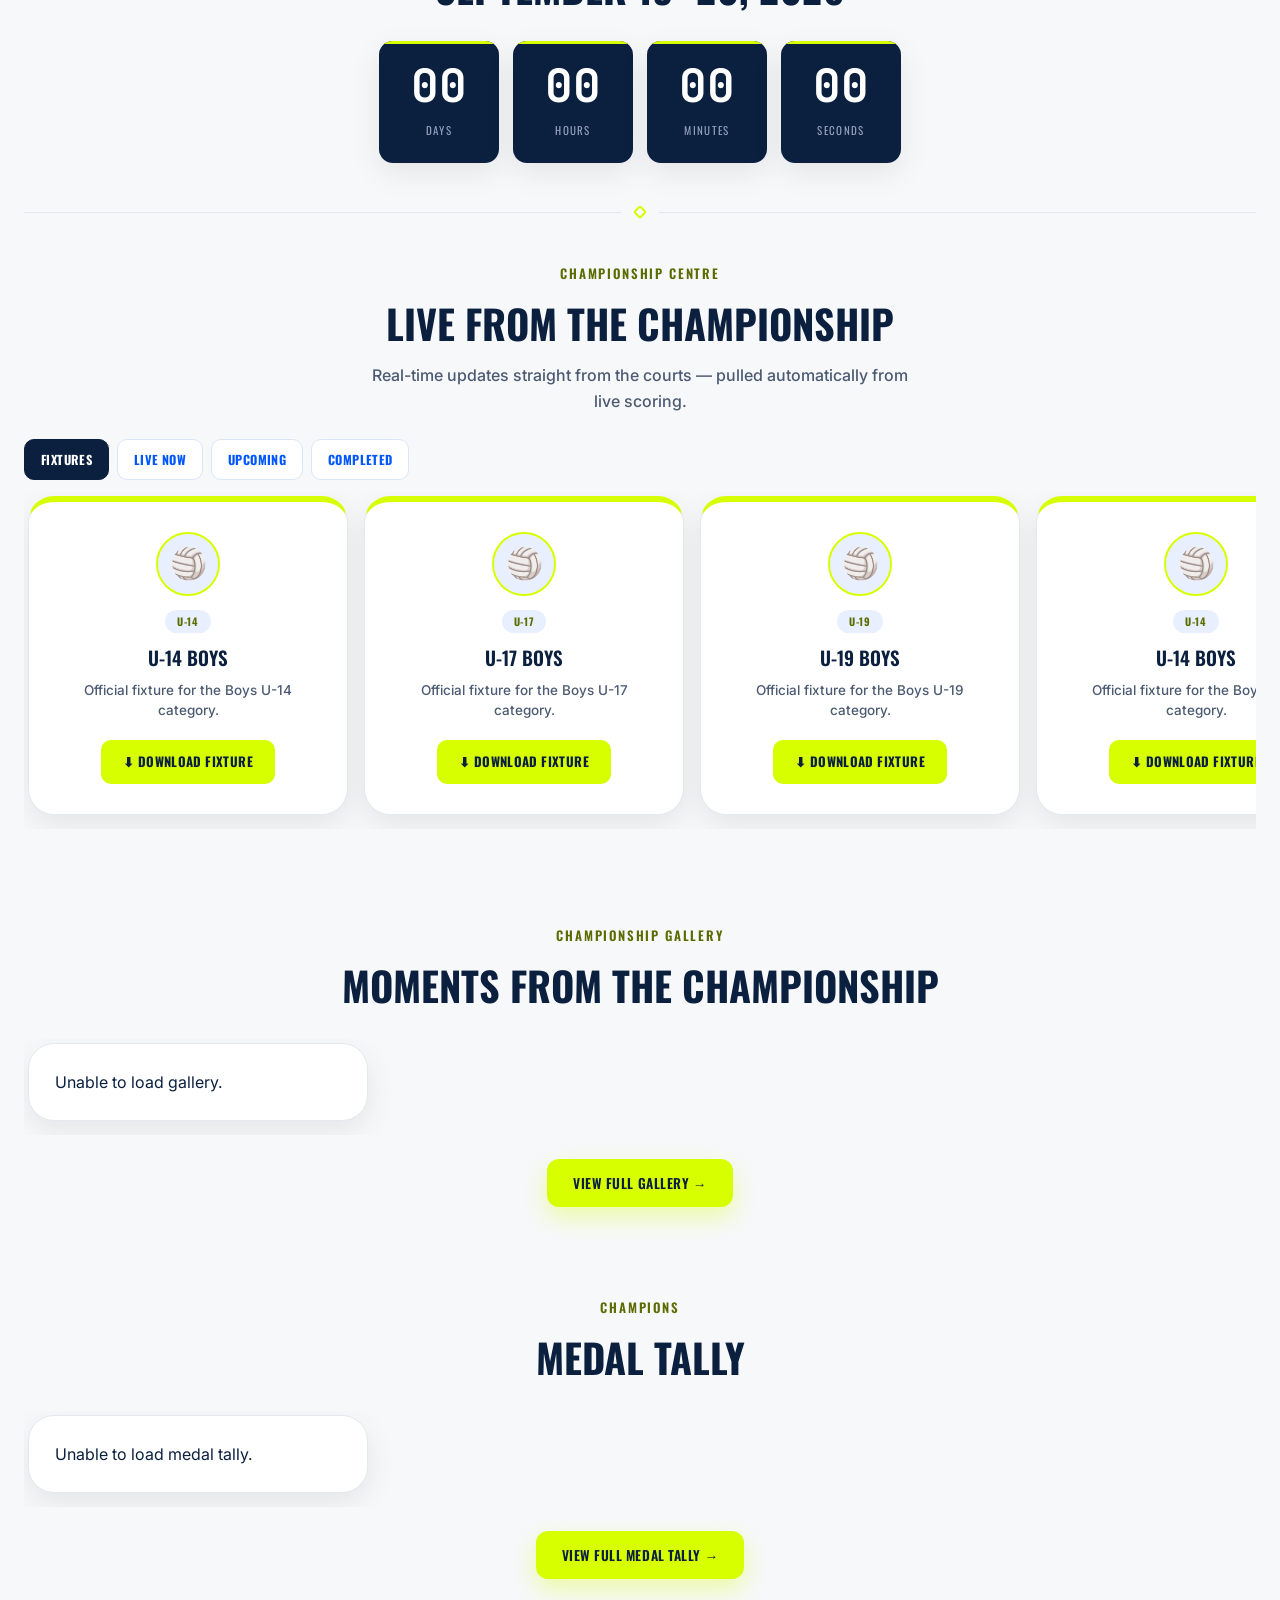
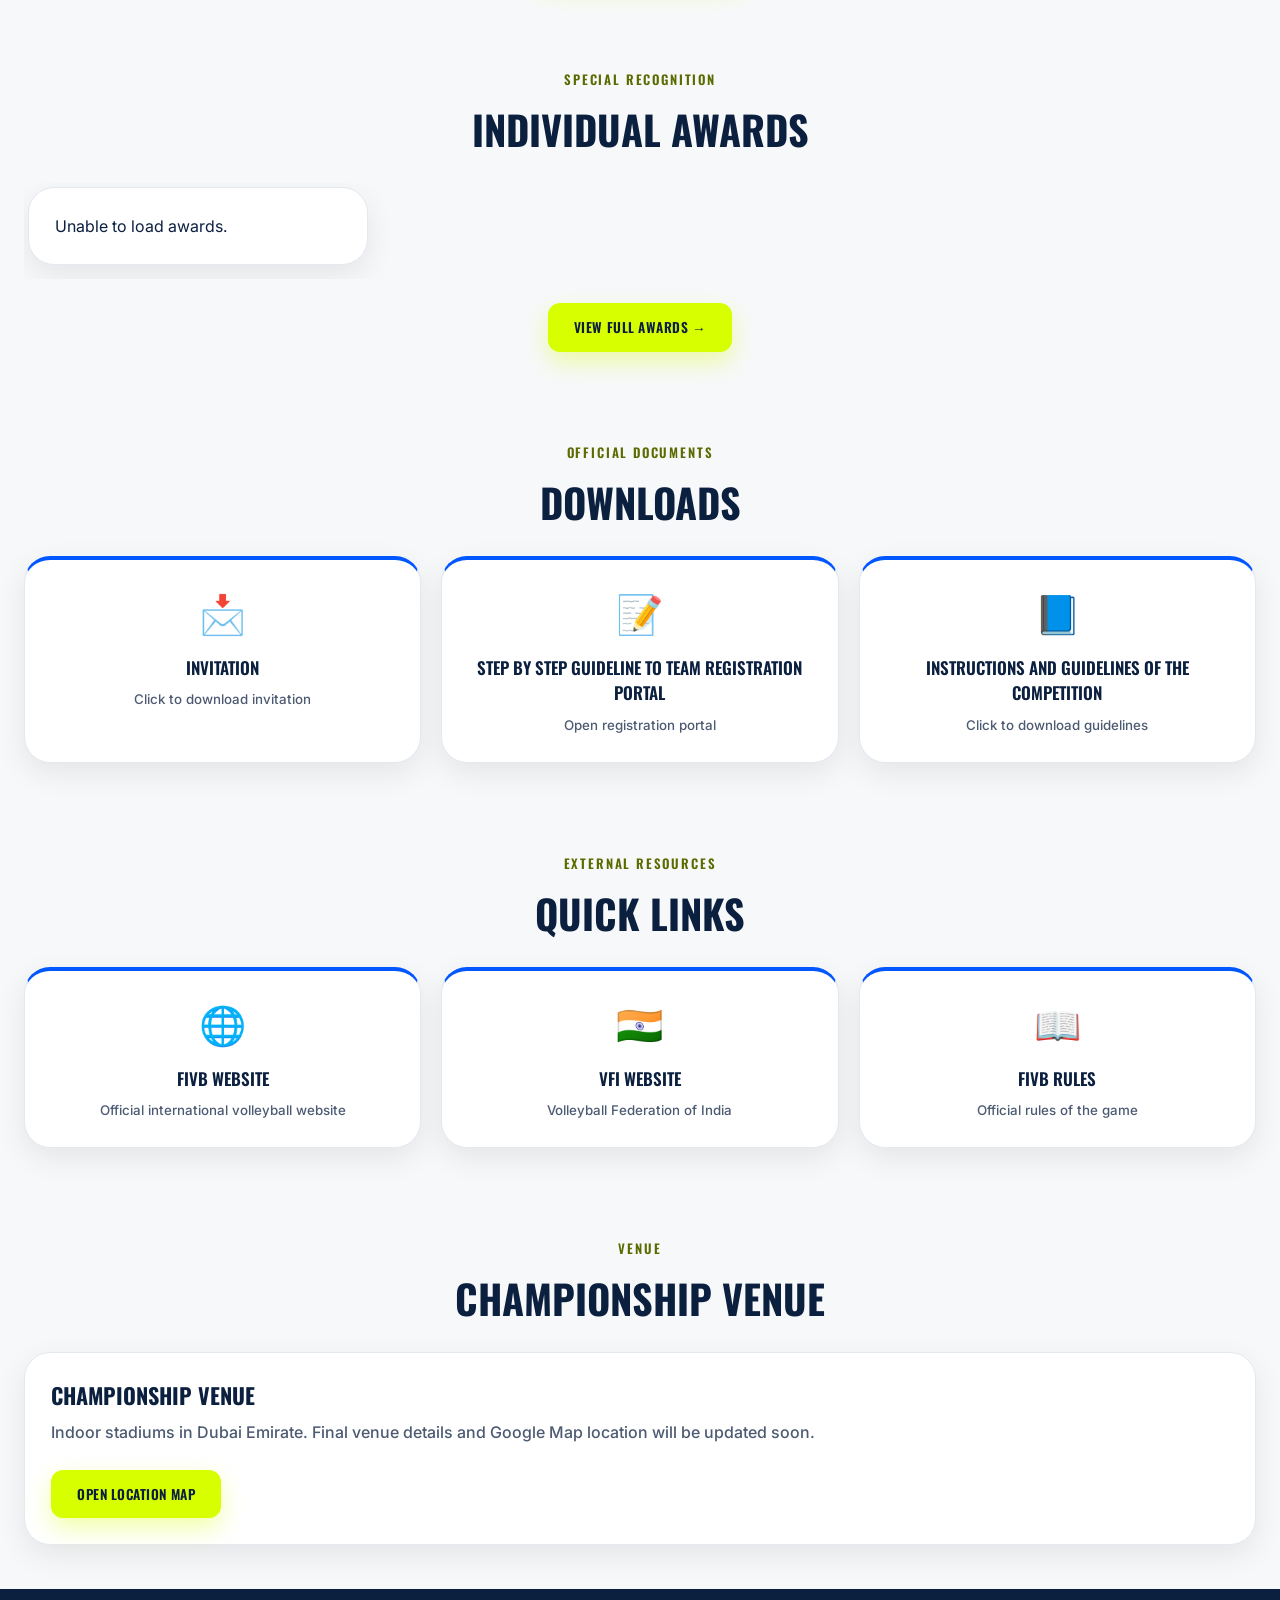
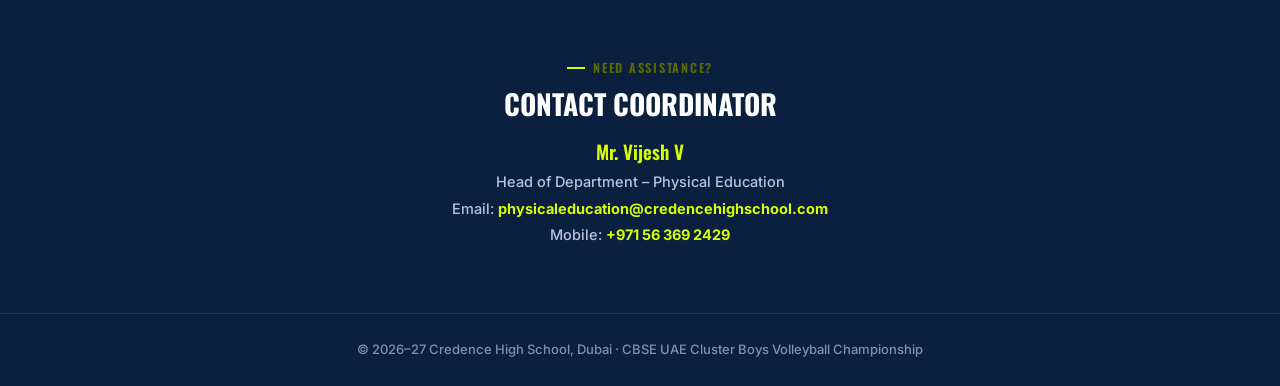
==== commit 0104a6f2: "Add files via upload" ====
--- a/index.html
+++ b/index.html
@@ -66,7 +66,10 @@
     <button class="tab" onclick="showHomeTab('hc-completed',this)">Completed</button>
   </div>
 
-  <div id="hc-fixtures" class="panel active"><div id="hcFixturesBox" class="grid3"></div></div>
+  <div id="hc-fixtures" class="panel active">
+    <div id="hcFixturesBox" class="carousel-row"></div>
+    <div id="hcFixturesDots" class="carousel-dots"></div>
+  </div>
 
   <div id="hc-live" class="panel">
     <div id="hcLiveBox" class="carousel-row carousel-clickthrough" onclick="carouselCardClick(event,'live-scores.html')"><div class="card">Loading...</div></div>
@@ -153,7 +156,7 @@
 }
 tick(); setInterval(tick,1000);
 
-const HOME_TAB_CAROUSEL = { 'hc-live':['hcLiveBox','hcLiveDots'], 'hc-upcoming':['hcUpcomingBox','hcUpcomingDots'], 'hc-completed':['hcCompletedBox','hcCompletedDots'] };
+const HOME_TAB_CAROUSEL = { 'hc-fixtures':['hcFixturesBox','hcFixturesDots'], 'hc-live':['hcLiveBox','hcLiveDots'], 'hc-upcoming':['hcUpcomingBox','hcUpcomingDots'], 'hc-completed':['hcCompletedBox','hcCompletedDots'] };
 function showHomeTab(id, btn){
   document.querySelectorAll('#homeTabs .tab').forEach(t=>t.classList.remove('active'));
   document.querySelectorAll('#home > .section .panel').forEach(p=>p.classList.remove('active'));
@@ -179,10 +182,22 @@
 
 function loadFixturesTab(){
   if(!SITE_CONFIG.phase.fixturesOpen){ hcFixturesBox.innerHTML = lockedNote("Fixtures will be published here once finalized."); return; }
-  hcFixturesBox.innerHTML = ["u14","u17","u19"].map(k=>`
-    <a class="card tile" href="${SITE_CONFIG.fixtures[k]}" target="_blank">
-      <span>📋</span><strong>${k.toUpperCase()} Boys</strong><small>Download fixture PDF</small>
-    </a>`).join("");
+  const cats = [
+    { label:'U-14 Boys', icon:'🏐', url: SITE_CONFIG.fixtures.u14 },
+    { label:'U-17 Boys', icon:'🏐', url: SITE_CONFIG.fixtures.u17 },
+    { label:'U-19 Boys', icon:'🏐', url: SITE_CONFIG.fixtures.u19 },
+  ];
+  const cards = cats.map(c => `
+    <div class="fixture-card">
+      <div class="fixture-card-badge">${c.icon}</div>
+      <span class="fixture-card-tag">${c.label.split(' ')[0]}</span>
+      <h3>${c.label}</h3>
+      <p>Official fixture for the Boys ${c.label.split(' ')[0]} category.</p>
+      <a class="download-fixture-btn" href="${c.url}" target="_blank">⬇ Download Fixture</a>
+    </div>
+  `).join("");
+  renderCarousel('hcFixturesBox', 'hcFixturesDots', cats.length, cards, '<div class="card">Fixtures will be published here soon.</div>', true);
+  autoScrollCarousel('hcFixturesBox', 'hcFixturesDots', 0.6);
 }
 
 function courtMiniCard(c){
--- a/styles.css
+++ b/styles.css
@@ -78,16 +78,17 @@
 }
 .brand strong{display:block;font-family:var(--display);font-size:16px;letter-spacing:.02em;font-weight:600}
 .brand span{display:block;font-size:11px;color:#B9C4DA;font-weight:600;letter-spacing:.03em;text-transform:uppercase}
-.nav{display:flex;flex-wrap:wrap;align-items:center}
+.nav{display:flex;flex-wrap:nowrap;align-items:center;overflow-x:auto;scrollbar-width:none;-ms-overflow-style:none}
+.nav::-webkit-scrollbar{display:none}
 .nav a{
-  color:#C9D2E3;text-decoration:none;margin-left:6px;padding:8px 12px;border-radius:8px;
-  font-size:12px;text-transform:uppercase;font-weight:700;letter-spacing:.04em;
+  color:#C9D2E3;text-decoration:none;margin-left:4px;padding:8px 9px;border-radius:8px;
+  font-size:11.5px;text-transform:uppercase;font-weight:700;letter-spacing:.03em;white-space:nowrap;flex:none;
   transition:.15s;
 }
 .nav a:hover{color:var(--gold);background:rgba(215,255,0,.16)}
 .nav a.active{color:var(--ink);background:var(--gold)}
-.nav a.admin-link{border:1px solid rgba(255,255,255,.25);margin-left:14px}
-.nav-locked{color:#5C6478;margin-left:6px;padding:8px 12px;font-size:12px;text-transform:uppercase;font-weight:700;letter-spacing:.04em;cursor:not-allowed;user-select:none}
+.nav a.admin-link{border:1px solid rgba(255,255,255,.25);margin-left:10px}
+.nav-locked{color:#5C6478;margin-left:4px;padding:8px 9px;font-size:11.5px;text-transform:uppercase;font-weight:700;letter-spacing:.03em;cursor:not-allowed;user-select:none;white-space:nowrap;flex:none}
 
 /* ================= HERO =================
    cover.png already carries the title, dates and logos baked into the
@@ -167,12 +168,12 @@
 .quick-info{
   max-width:1280px;margin:0 auto;padding:30px 5%;
   background:var(--ink);border-radius:0;color:var(--white);
-  display:grid;grid-template-columns:repeat(auto-fit,minmax(180px,1fr));gap:22px;text-align:left;
+  display:grid;grid-template-columns:repeat(auto-fit,minmax(200px,1fr));gap:22px;text-align:left;
   border-top:1px solid rgba(255,255,255,.08);
 }
 .quick-info div{border-left:2px solid var(--gold);padding-left:16px}
 .quick-info p{color:#93A0BC;font-family:var(--display);font-size:11.5px;text-transform:uppercase;letter-spacing:.1em;margin-bottom:6px;font-weight:500}
-.quick-info h2{font-size:19px;font-weight:700}
+.quick-info h2{font-size:clamp(13px,1.5vw,19px);font-weight:700;white-space:nowrap;overflow:hidden;text-overflow:ellipsis}
 
 .registration{
   max-width:1280px;margin:0px auto 0;padding:36px 5%;
@@ -455,7 +456,7 @@
 
 @media(max-width:900px){
   .header{flex-direction:column;text-align:center;padding:12px 5%}
-  .nav{justify-content:center}
+  .nav{justify-content:flex-start;width:100%}
   .nav a{margin:2px 4px}
   .quick-info{grid-template-columns:repeat(2,1fr)}
   .grid3,.grid2,.stats-grid,.gallery-grid,.phase2-grid,.bracket-grid,.medal-grid,.awards-grid{grid-template-columns:1fr}
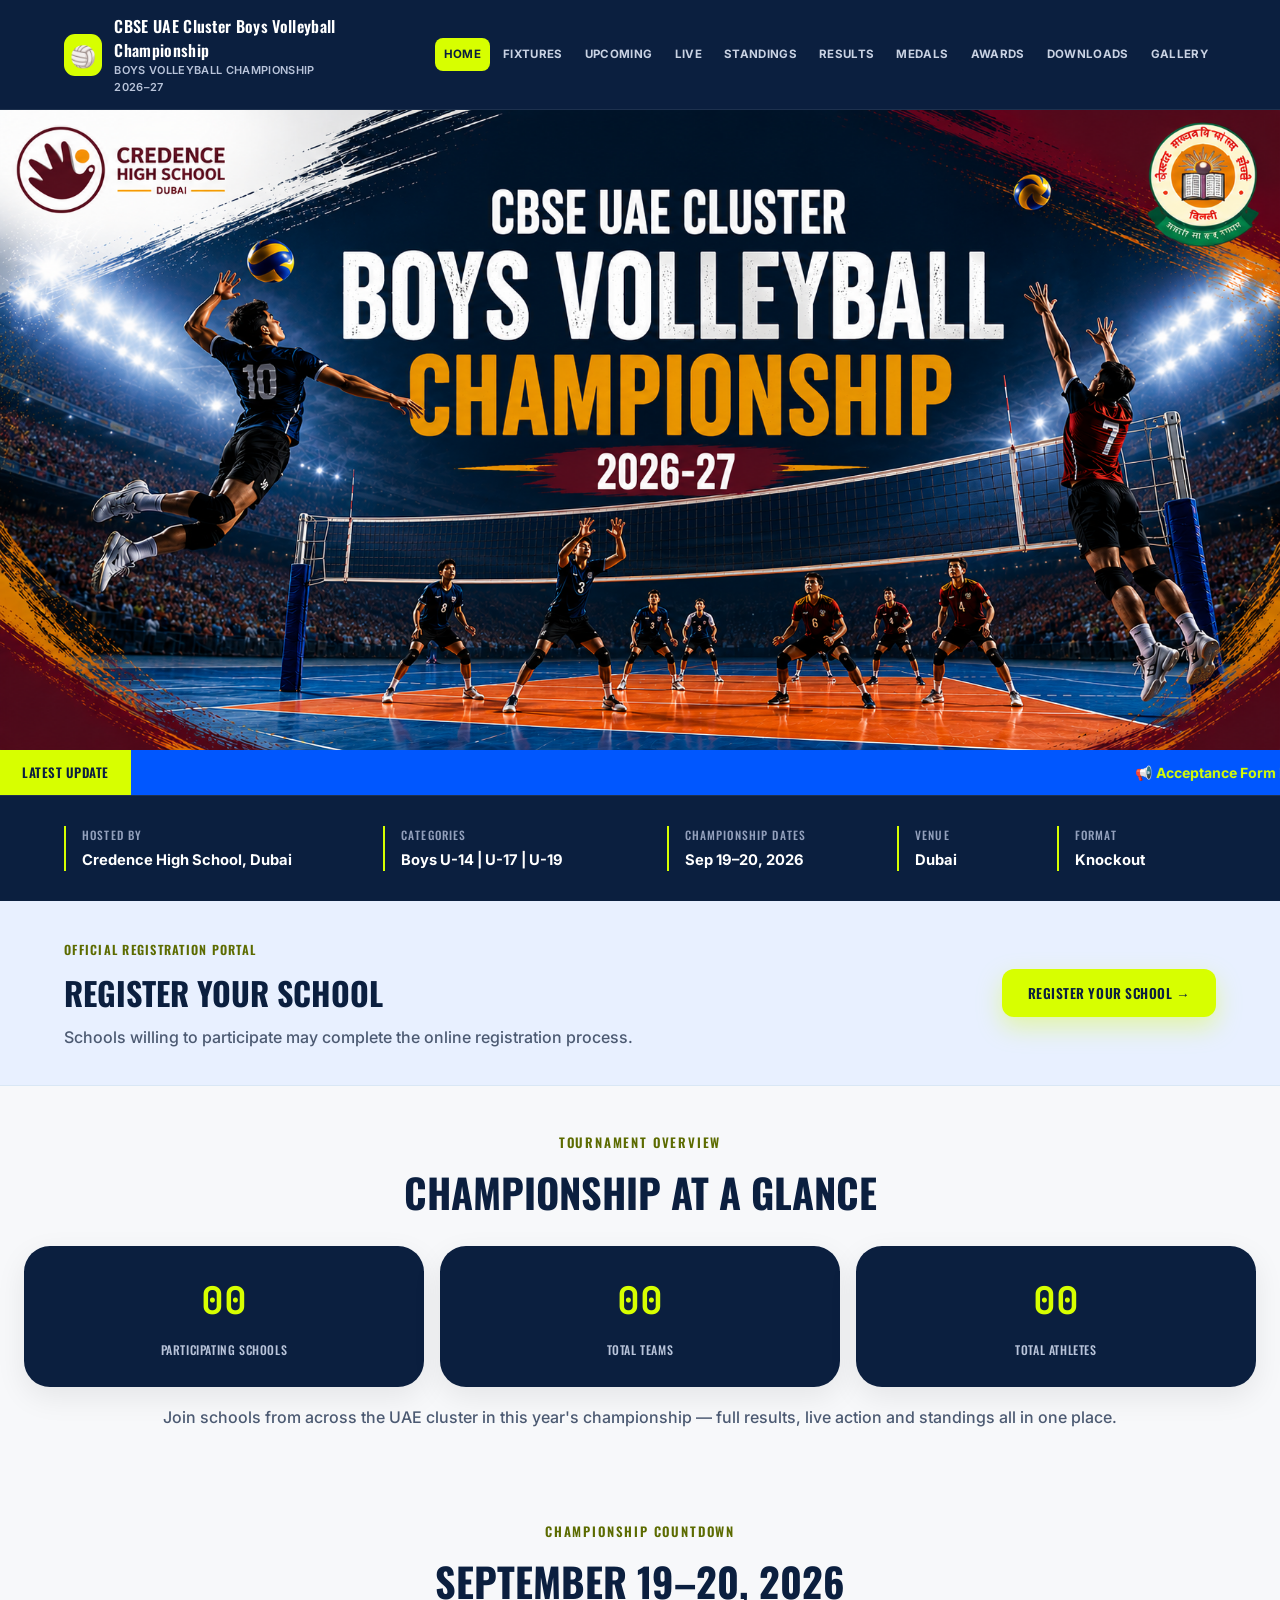
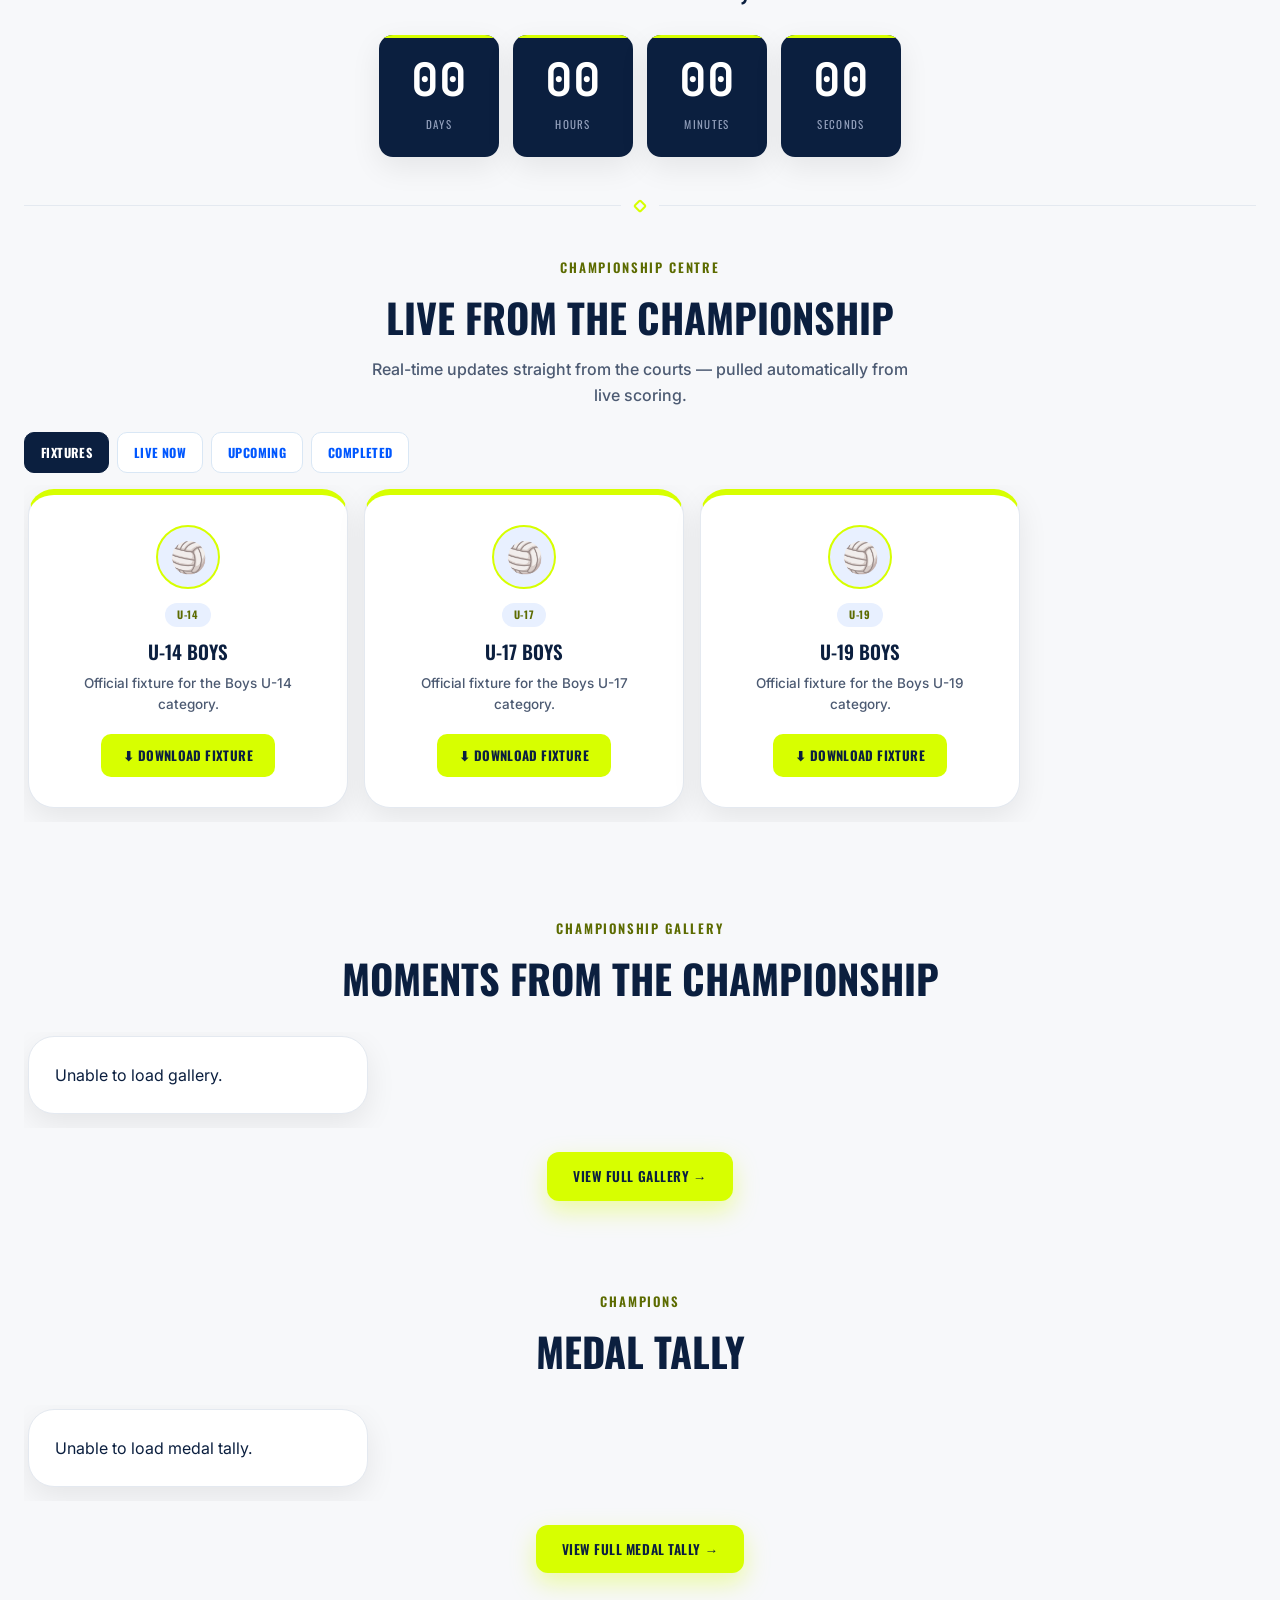
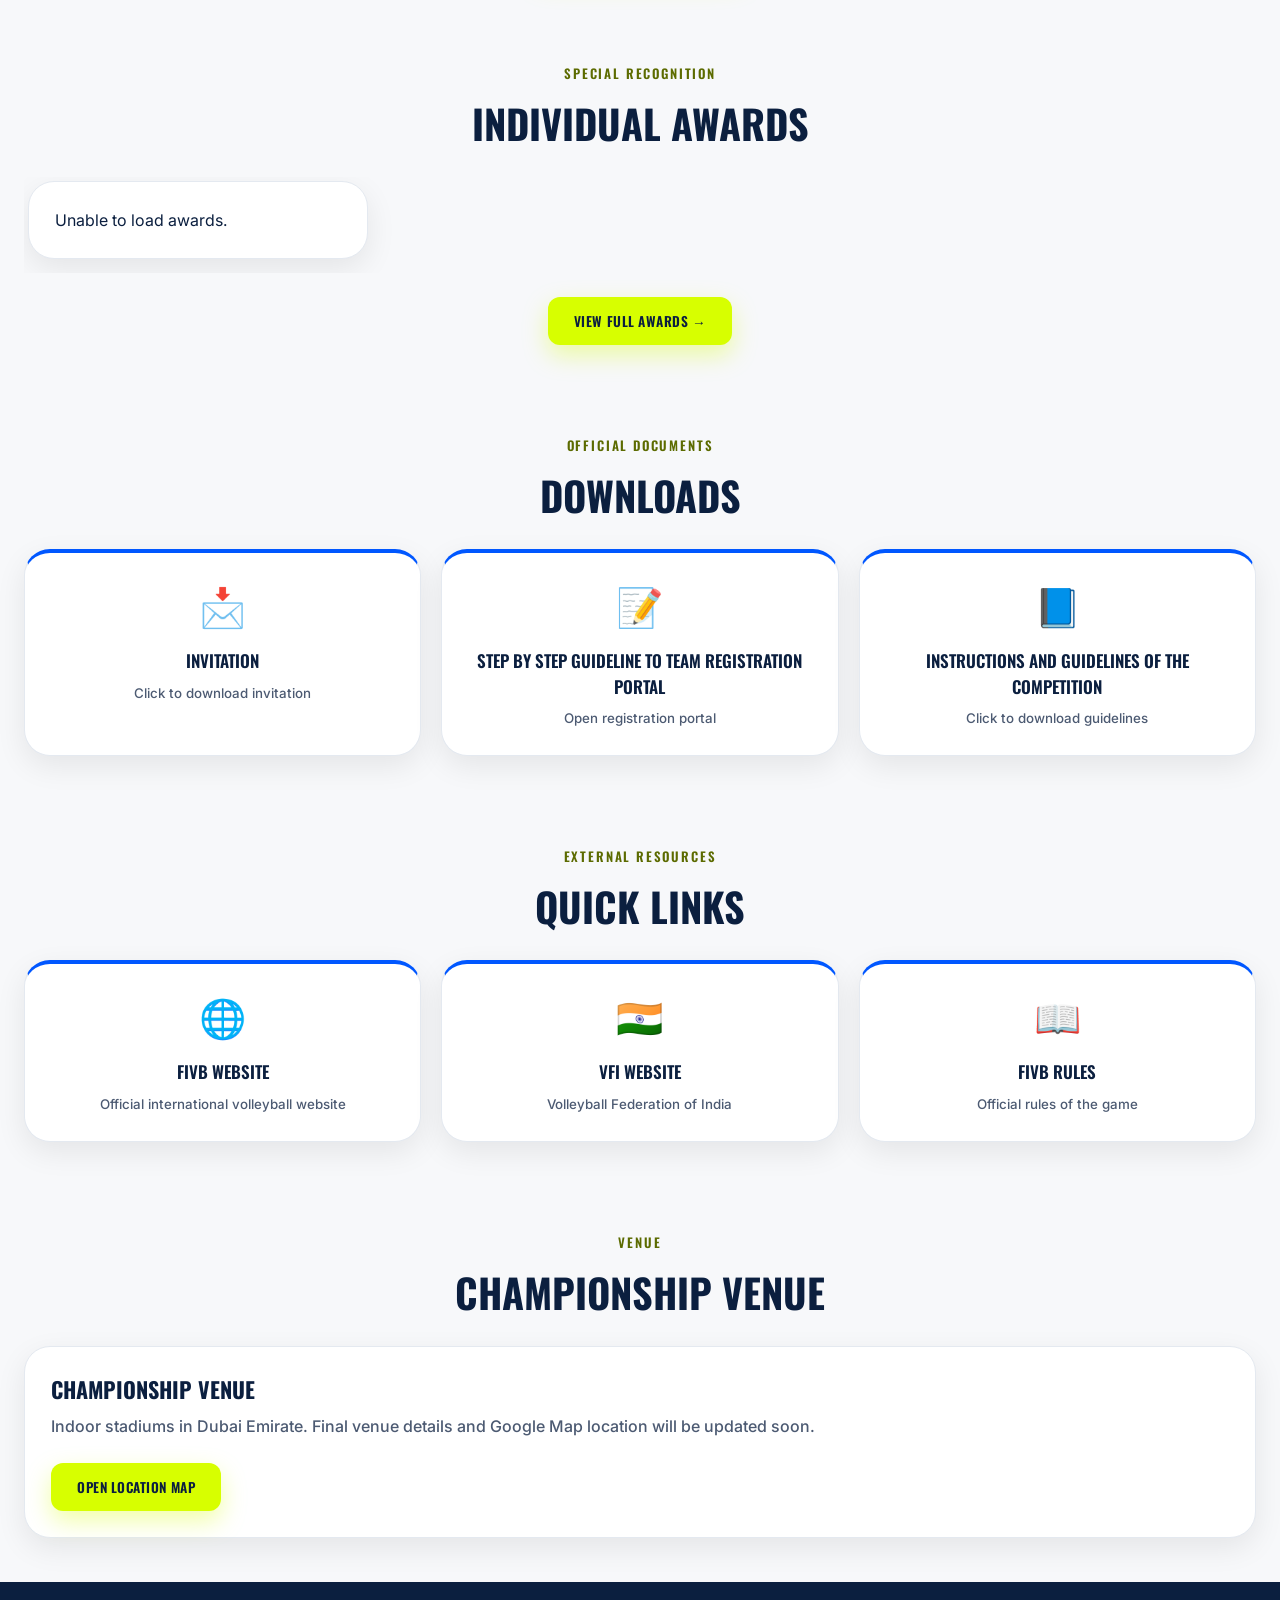
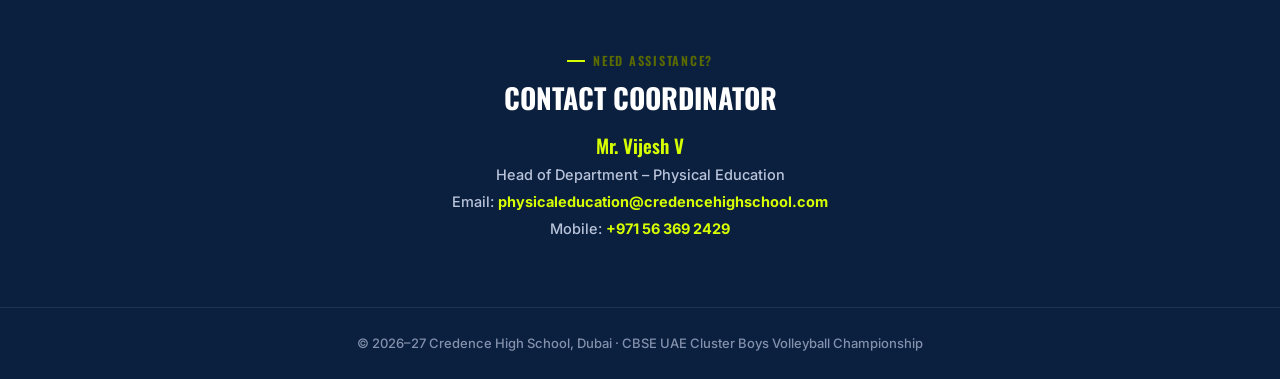
==== commit f6957335: "Add files via upload" ====
--- a/index.html
+++ b/index.html
@@ -67,7 +67,7 @@
   </div>
 
   <div id="hc-fixtures" class="panel active">
-    <div id="hcFixturesBox" class="carousel-row"></div>
+    <div id="hcFixturesBox" class="carousel-row" style="overflow-x:auto"></div>
     <div id="hcFixturesDots" class="carousel-dots"></div>
   </div>
 
@@ -156,7 +156,7 @@
 }
 tick(); setInterval(tick,1000);
 
-const HOME_TAB_CAROUSEL = { 'hc-fixtures':['hcFixturesBox','hcFixturesDots'], 'hc-live':['hcLiveBox','hcLiveDots'], 'hc-upcoming':['hcUpcomingBox','hcUpcomingDots'], 'hc-completed':['hcCompletedBox','hcCompletedDots'] };
+const HOME_TAB_CAROUSEL = { 'hc-live':['hcLiveBox','hcLiveDots'], 'hc-upcoming':['hcUpcomingBox','hcUpcomingDots'], 'hc-completed':['hcCompletedBox','hcCompletedDots'] };
 function showHomeTab(id, btn){
   document.querySelectorAll('#homeTabs .tab').forEach(t=>t.classList.remove('active'));
   document.querySelectorAll('#home > .section .panel').forEach(p=>p.classList.remove('active'));
@@ -196,8 +196,7 @@
       <a class="download-fixture-btn" href="${c.url}" target="_blank">⬇ Download Fixture</a>
     </div>
   `).join("");
-  renderCarousel('hcFixturesBox', 'hcFixturesDots', cats.length, cards, '<div class="card">Fixtures will be published here soon.</div>', true);
-  autoScrollCarousel('hcFixturesBox', 'hcFixturesDots', 0.6);
+  hcFixturesBox.innerHTML = cards || '<div class="card">Fixtures will be published here soon.</div>';
 }
 
 function courtMiniCard(c){
--- a/styles.css
+++ b/styles.css
@@ -168,12 +168,12 @@
 .quick-info{
   max-width:1280px;margin:0 auto;padding:30px 5%;
   background:var(--ink);border-radius:0;color:var(--white);
-  display:grid;grid-template-columns:repeat(auto-fit,minmax(200px,1fr));gap:22px;text-align:left;
+  display:grid;grid-template-columns:1.7fr 1.5fr 1.2fr 0.8fr 0.9fr;gap:18px;text-align:left;
   border-top:1px solid rgba(255,255,255,.08);
 }
 .quick-info div{border-left:2px solid var(--gold);padding-left:16px}
 .quick-info p{color:#93A0BC;font-family:var(--display);font-size:11.5px;text-transform:uppercase;letter-spacing:.1em;margin-bottom:6px;font-weight:500}
-.quick-info h2{font-size:clamp(13px,1.5vw,19px);font-weight:700;white-space:nowrap;overflow:hidden;text-overflow:ellipsis}
+.quick-info h2{font-size:clamp(11px,1.15vw,17px);font-weight:700;white-space:nowrap;overflow:hidden;text-overflow:ellipsis}
 
 .registration{
   max-width:1280px;margin:0px auto 0;padding:36px 5%;
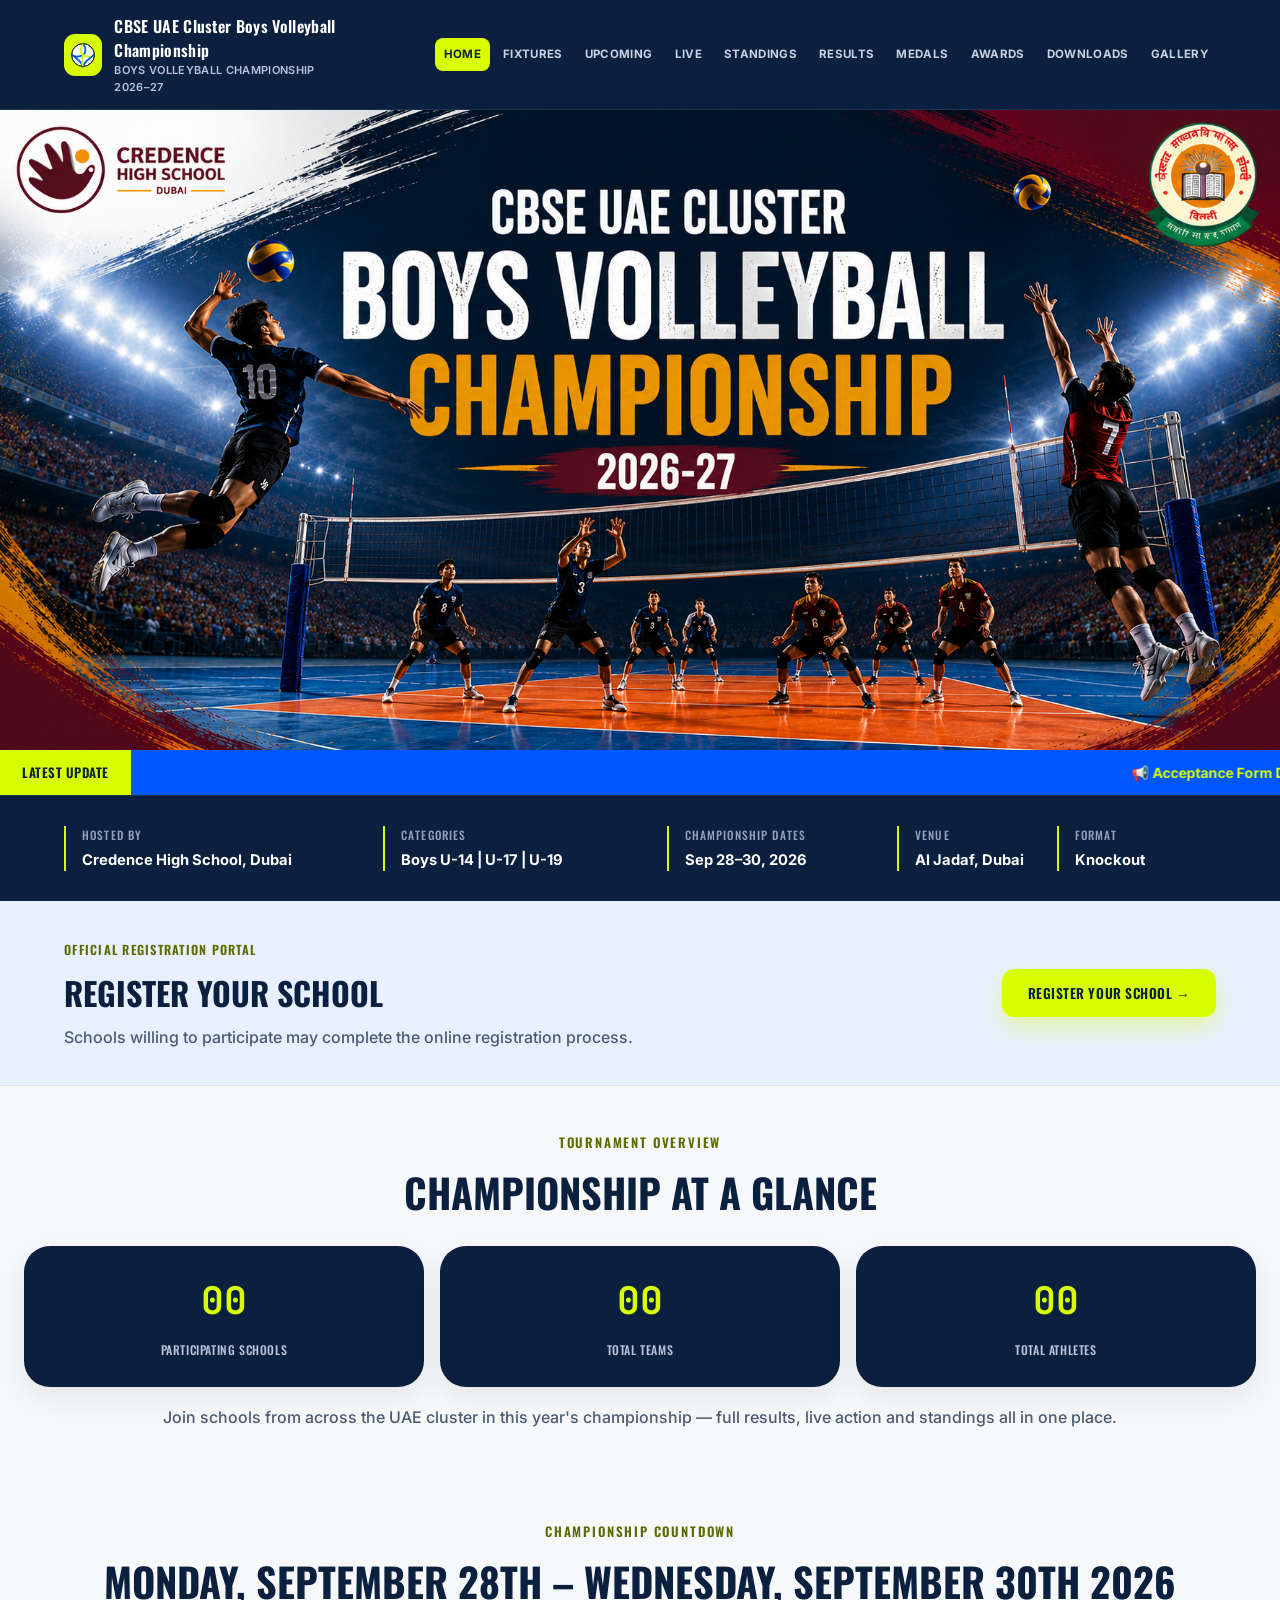
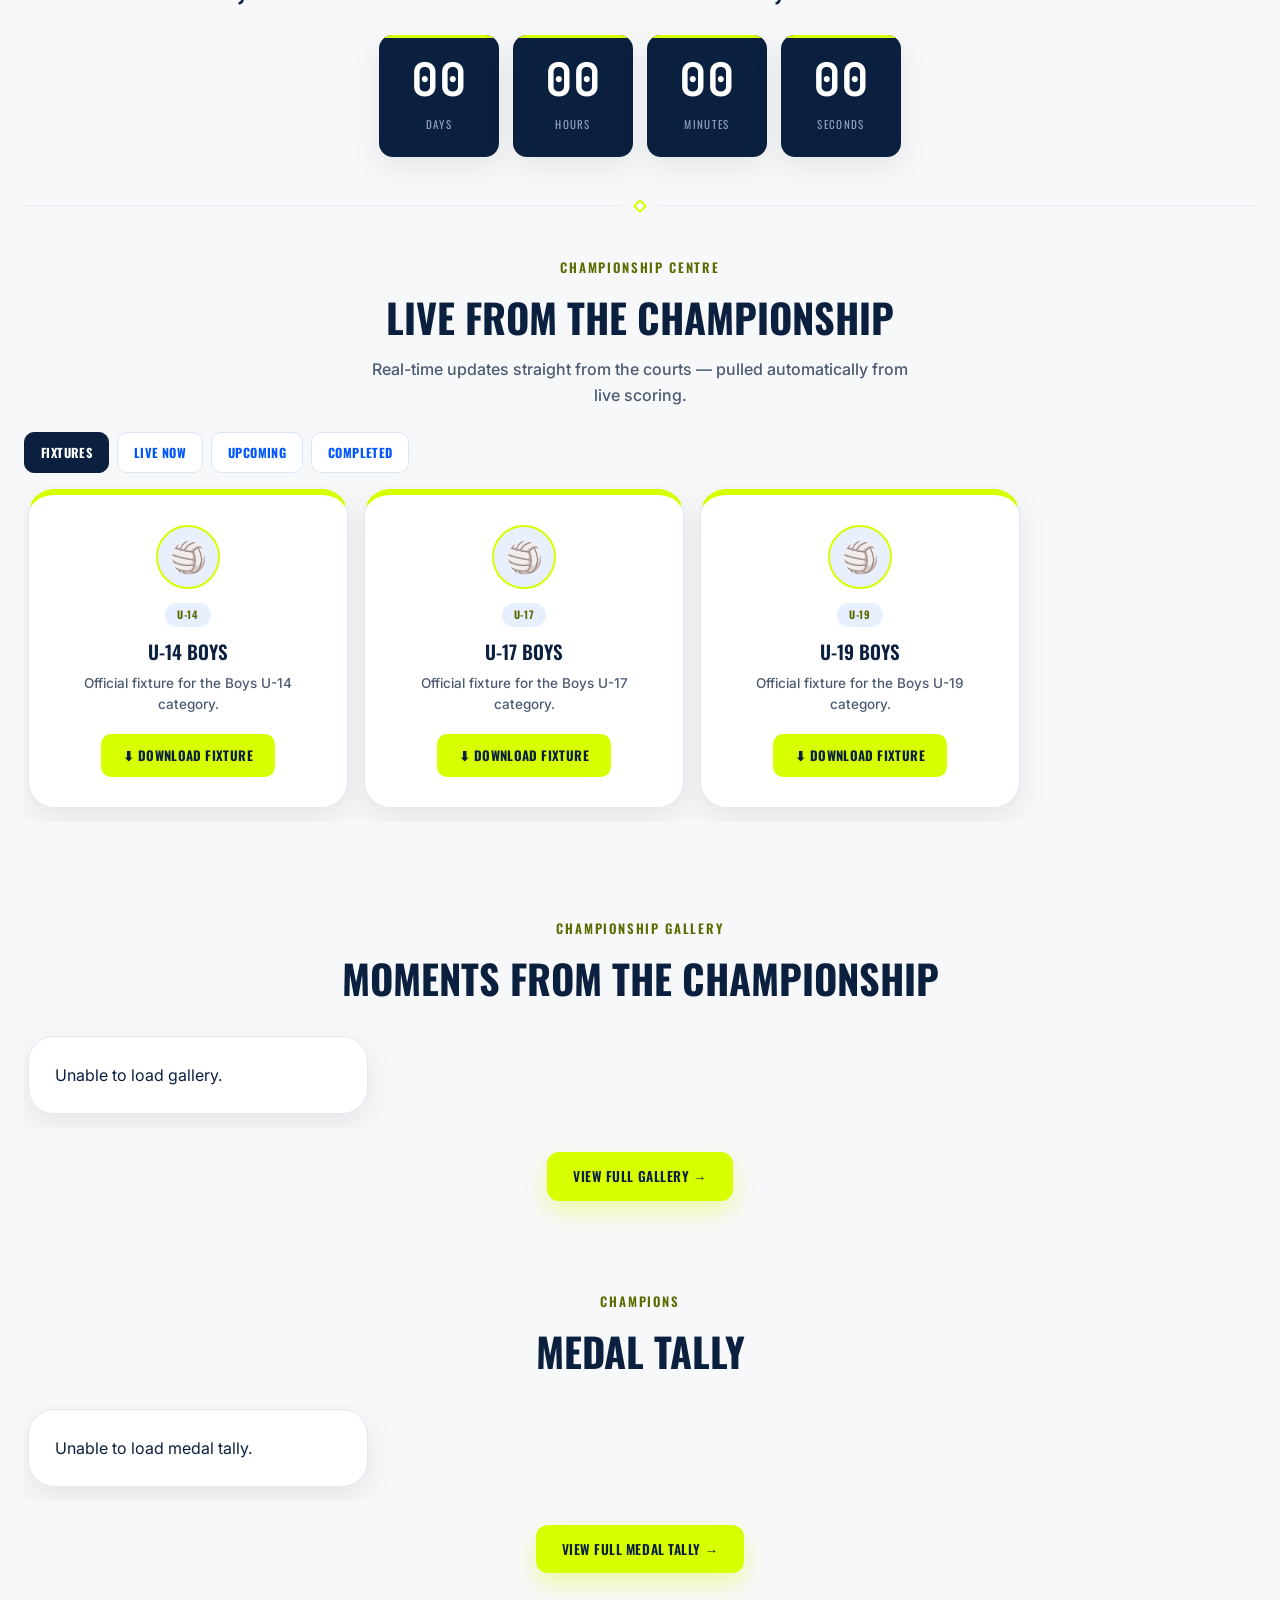
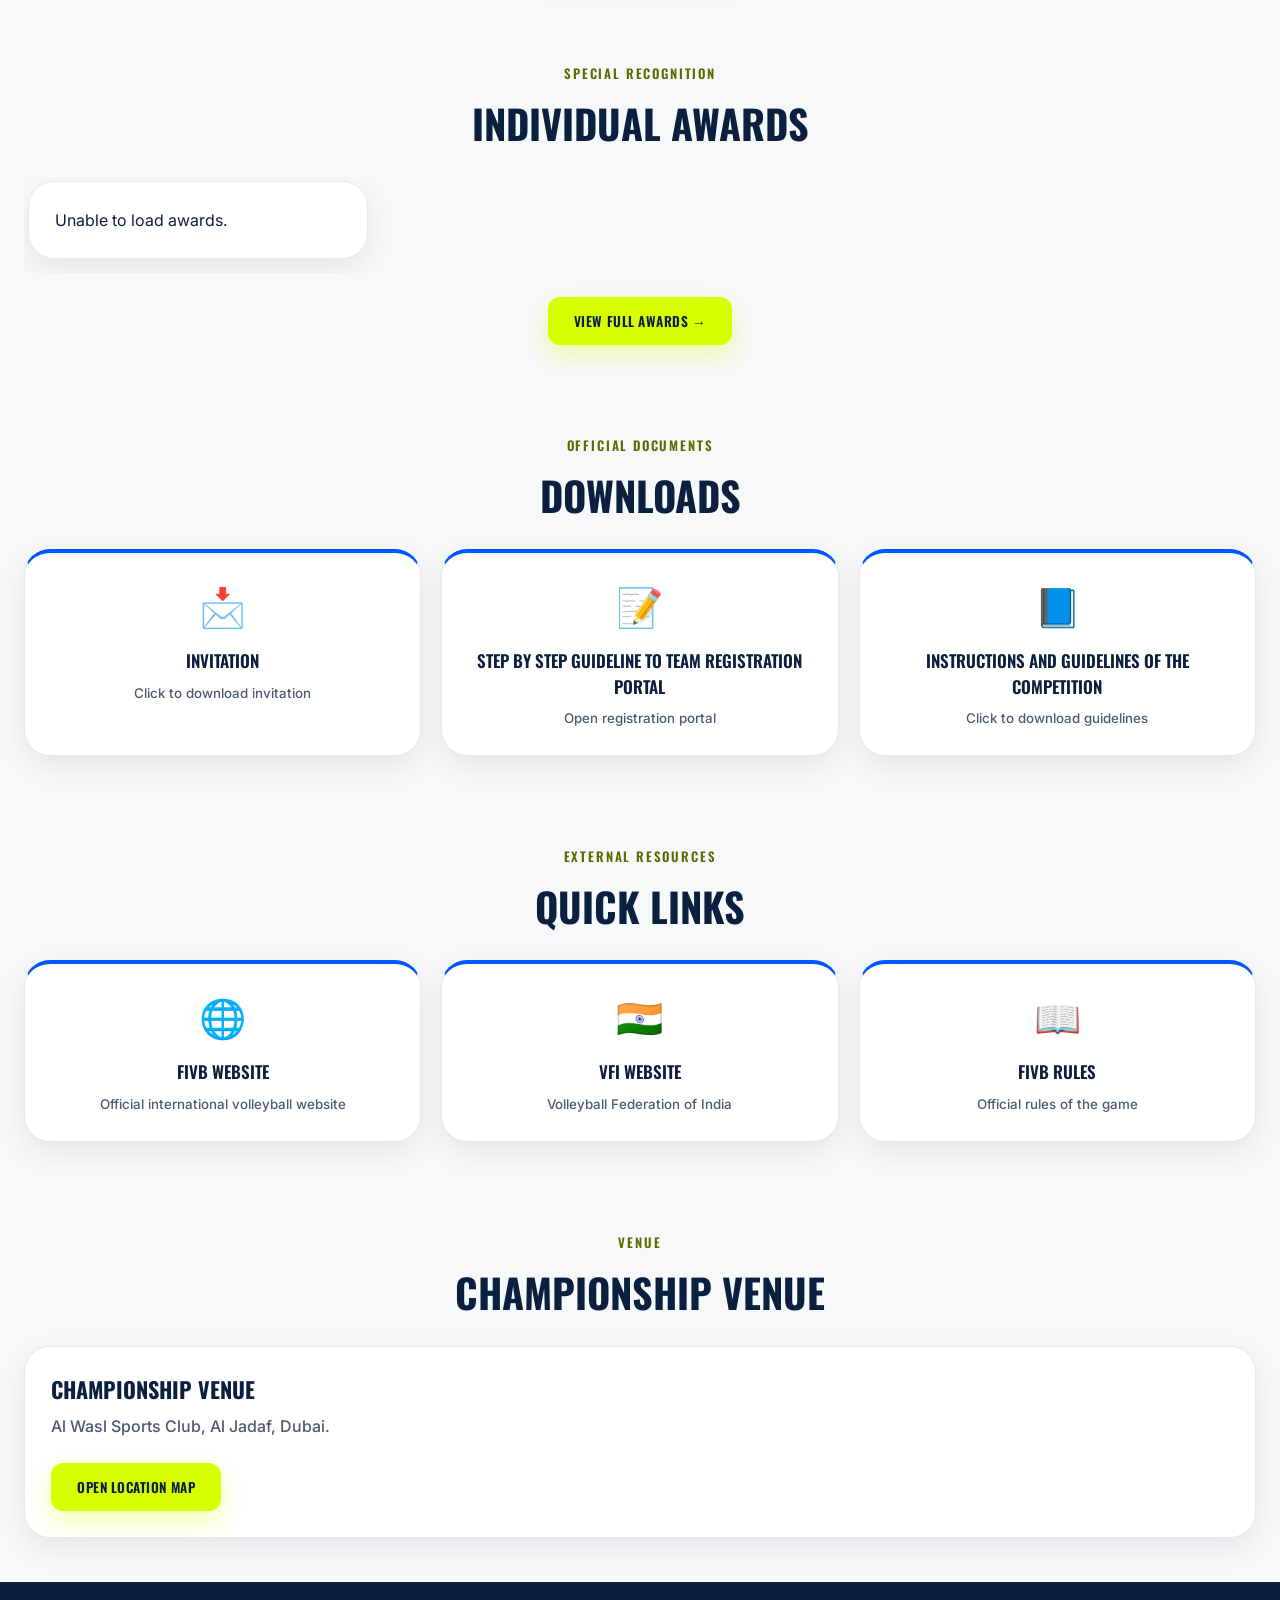
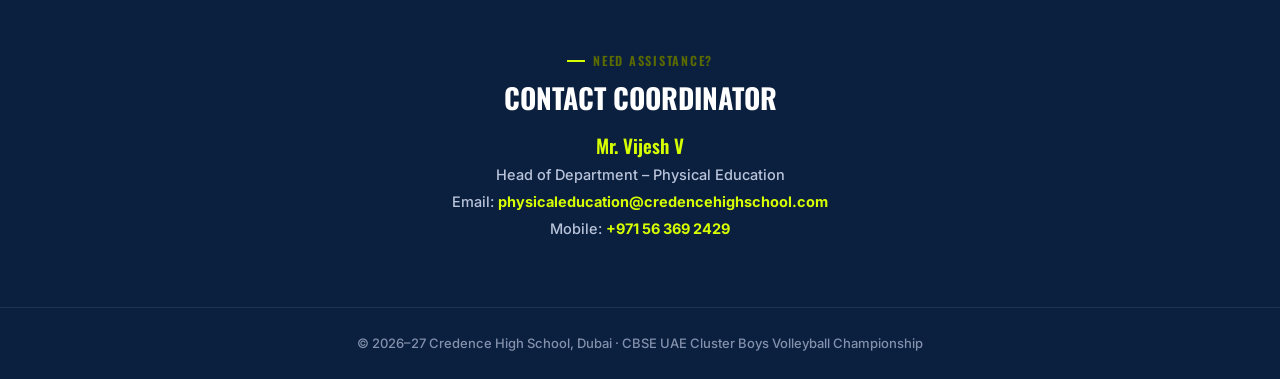
==== commit 36d377e8: "Add files via upload" ====
--- a/index.html
+++ b/index.html
@@ -24,8 +24,8 @@
 <section class="quick-info">
   <div><p>Hosted by</p><h2 data-hosted-by>Credence High School, Dubai</h2></div>
   <div><p>Categories</p><h2 data-categories>Boys U-14 | U-17 | U-19</h2></div>
-  <div><p>Championship Dates</p><h2>Sep 19–20, 2026</h2></div>
-  <div><p>Venue</p><h2 data-venue-short>Dubai</h2></div>
+  <div><p>Championship Dates</p><h2 data-championship-dates-short>Sep 28–30, 2026</h2></div>
+  <div><p>Venue</p><h2 data-venue-short>Al Jadaf, Dubai</h2></div>
   <div><p>Format</p><h2>Knockout</h2></div>
 </section>
 
@@ -45,7 +45,7 @@
 </section>
 
 <section class="section">
-  <div class="title"><small>Championship Countdown</small><h2>September 19–20, 2026</h2></div>
+  <div class="title"><small>Championship Countdown</small><h2 data-championship-dates-full>September 28–30, 2026</h2></div>
   <div class="countdown" id="timer">
     <div class="count-box"><strong id="days">00</strong><span>Days</span></div>
     <div class="count-box"><strong id="hours">00</strong><span>Hours</span></div>
@@ -124,6 +124,19 @@
 <section class="section">
   <div class="title"><small>Venue</small><h2>Championship Venue</h2></div>
   <div id="venue" class="card">Loading venue...</div>
+</section>
+
+<section class="section" id="whatsappSection" style="display:none">
+  <div class="whatsapp-banner">
+    <div class="whatsapp-banner-icon">
+      <svg viewBox="0 0 32 32" width="34" height="34" aria-hidden="true"><path fill="#FFFFFF" d="M16 3C9 3 3.3 8.6 3.3 15.5c0 2.5.7 4.8 1.9 6.8L3 29l6.9-2.1c1.9 1.1 4.1 1.6 6.1 1.6 7 0 12.7-5.6 12.7-12.5C28.7 8.6 23 3 16 3zm0 22.7c-1.9 0-3.8-.5-5.4-1.5l-.4-.2-4.1 1.3 1.3-4-.3-.4c-1.1-1.7-1.7-3.6-1.7-5.6C5.4 9.8 10.1 5.2 16 5.2c5.9 0 10.6 4.6 10.6 10.3 0 5.7-4.7 10.2-10.6 10.2zm5.8-7.7c-.3-.2-1.9-.9-2.2-1-.3-.1-.5-.2-.7.2-.2.3-.8 1-1 1.2-.2.2-.4.2-.7.1-.3-.2-1.4-.5-2.6-1.6-1-.9-1.6-2-1.8-2.3-.2-.3 0-.5.1-.6.1-.1.3-.4.5-.5.2-.2.2-.3.3-.5.1-.2 0-.4 0-.6-.1-.2-.7-1.7-1-2.3-.2-.6-.5-.5-.7-.5h-.6c-.2 0-.5.1-.8.4-.3.3-1 1-1 2.4s1.1 2.8 1.2 3c.1.2 2.2 3.3 5.3 4.6.7.3 1.3.5 1.7.6.7.2 1.4.2 1.9.1.6-.1 1.9-.8 2.1-1.5.3-.7.3-1.4.2-1.5-.1-.1-.3-.2-.6-.3z"/></svg>
+    </div>
+    <div class="whatsapp-banner-text">
+      <h3>Join Our WhatsApp Group</h3>
+      <p>Stay updated with quick announcements, schedule changes and results — connect with the other participating schools here.</p>
+    </div>
+    <a class="whatsapp-banner-btn" id="whatsappJoinBtn" href="#" target="_blank">Join Group →</a>
+  </div>
 </section>
 
 <section class="contact" id="contact">
@@ -143,6 +156,20 @@
 <script src="components.js"></script>
 <script>
 renderLayout('home');
+applyCommonConfig();
+
+if(SITE_CONFIG.whatsappGroupUrl && !SITE_CONFIG.whatsappGroupUrl.includes("PASTE_")){
+  document.getElementById('whatsappSection').style.display = '';
+  document.getElementById('whatsappJoinBtn').href = SITE_CONFIG.whatsappGroupUrl;
+  // Floating quick-access button, homepage only — stays visible while scrolling
+  const floatBtn = document.createElement('a');
+  floatBtn.href = SITE_CONFIG.whatsappGroupUrl;
+  floatBtn.target = '_blank';
+  floatBtn.className = 'whatsapp-float';
+  floatBtn.title = 'Join our WhatsApp group';
+  floatBtn.innerHTML = '<svg viewBox="0 0 32 32" width="28" height="28" aria-hidden="true"><path fill="#FFFFFF" d="M16 3C9 3 3.3 8.6 3.3 15.5c0 2.5.7 4.8 1.9 6.8L3 29l6.9-2.1c1.9 1.1 4.1 1.6 6.1 1.6 7 0 12.7-5.6 12.7-12.5C28.7 8.6 23 3 16 3zm0 22.7c-1.9 0-3.8-.5-5.4-1.5l-.4-.2-4.1 1.3 1.3-4-.3-.4c-1.1-1.7-1.7-3.6-1.7-5.6C5.4 9.8 10.1 5.2 16 5.2c5.9 0 10.6 4.6 10.6 10.3 0 5.7-4.7 10.2-10.6 10.2zm5.8-7.7c-.3-.2-1.9-.9-2.2-1-.3-.1-.5-.2-.7.2-.2.3-.8 1-1 1.2-.2.2-.4.2-.7.1-.3-.2-1.4-.5-2.6-1.6-1-.9-1.6-2-1.8-2.3-.2-.3 0-.5.1-.6.1-.1.3-.4.5-.5.2-.2.2-.3.3-.5.1-.2 0-.4 0-.6-.1-.2-.7-1.7-1-2.3-.2-.6-.5-.5-.7-.5h-.6c-.2 0-.5.1-.8.4-.3.3-1 1-1 2.4s1.1 2.8 1.2 3c.1.2 2.2 3.3 5.3 4.6.7.3 1.3.5 1.7.6.7.2 1.4.2 1.9.1.6-.1 1.9-.8 2.1-1.5.3-.7.3-1.4.2-1.5-.1-.1-.3-.2-.6-.3z"/></svg>';
+  document.body.appendChild(floatBtn);
+}
 const API=getApiUrl();
 
 const targetDate = new Date(SITE_CONFIG.championshipStart).getTime();
--- a/styles.css
+++ b/styles.css
@@ -287,6 +287,16 @@
 .gallery-img img{width:100%;height:100%;object-fit:cover;border-radius:12px}
 
 /* ================= CONTACT / FOOTER ================= */
+.whatsapp-banner{display:flex;align-items:center;gap:22px;background:#25D366;border-radius:var(--radius-lg);padding:26px 30px;box-shadow:var(--shadow);flex-wrap:wrap}
+.whatsapp-banner-icon{flex:none;width:56px;height:56px;border-radius:50%;background:rgba(255,255,255,.18);display:flex;align-items:center;justify-content:center}
+.whatsapp-banner-text{flex:1;min-width:220px}
+.whatsapp-banner-text h3{color:#FFFFFF;font-family:var(--display);font-size:20px;text-transform:uppercase;margin-bottom:4px;font-weight:700}
+.whatsapp-banner-text p{color:rgba(255,255,255,.92);font-weight:500;font-size:14.5px}
+.whatsapp-banner-btn{flex:none;background:#FFFFFF;color:#128C4A;font-family:var(--display);font-weight:700;text-transform:uppercase;font-size:13px;letter-spacing:.03em;padding:13px 22px;border-radius:10px;text-decoration:none;transition:.15s}
+.whatsapp-banner-btn:hover{background:#0B1F3F;color:#FFFFFF}
+.whatsapp-float{position:fixed;bottom:22px;right:22px;width:56px;height:56px;border-radius:50%;background:#25D366;display:flex;align-items:center;justify-content:center;box-shadow:0 6px 18px rgba(0,0,0,.3);z-index:900;text-decoration:none;transition:transform .15s}
+.whatsapp-float:hover{transform:scale(1.08)}
+
 .contact{background:var(--ink);padding:36px 24px;position:relative}
 .contact-card{max-width:760px;margin:auto;text-align:center}
 .contact-card h2{font-family:var(--display);font-size:clamp(20px,3vw,28px);margin:6px 0 12px;color:var(--white);text-transform:uppercase;font-weight:700}
@@ -448,6 +458,13 @@
 
 /* ================= RESPONSIVE ================= */
 /* ================= UNIVERSAL MODAL (replaces browser confirm/alert) ================= */
+.toast-container{position:fixed;top:20px;right:20px;z-index:1100;display:flex;flex-direction:column;gap:10px;align-items:flex-end}
+.toast{background:var(--ink);color:var(--white);padding:13px 20px;border-radius:10px;font-size:14px;font-weight:600;box-shadow:0 8px 24px rgba(0,0,0,.25);border-left:4px solid var(--court);opacity:0;transform:translateY(-8px);transition:opacity .25s,transform .25s;max-width:320px}
+.toast-visible{opacity:1;transform:translateY(0)}
+.toast-success{border-left-color:#1E8E3E}
+.toast-error{border-left-color:var(--live)}
+.toast-info{border-left-color:var(--court)}
+
 .modal-overlay{display:none;position:fixed;inset:0;background:rgba(11,31,63,.6);z-index:1000;align-items:center;justify-content:center;padding:20px}
 .modal-overlay.open{display:flex}
 .modal-box{background:var(--white);border-radius:var(--radius-lg);padding:30px;max-width:420px;width:100%;box-shadow:var(--shadow-lg);border-top:4px solid var(--gold);text-align:center}
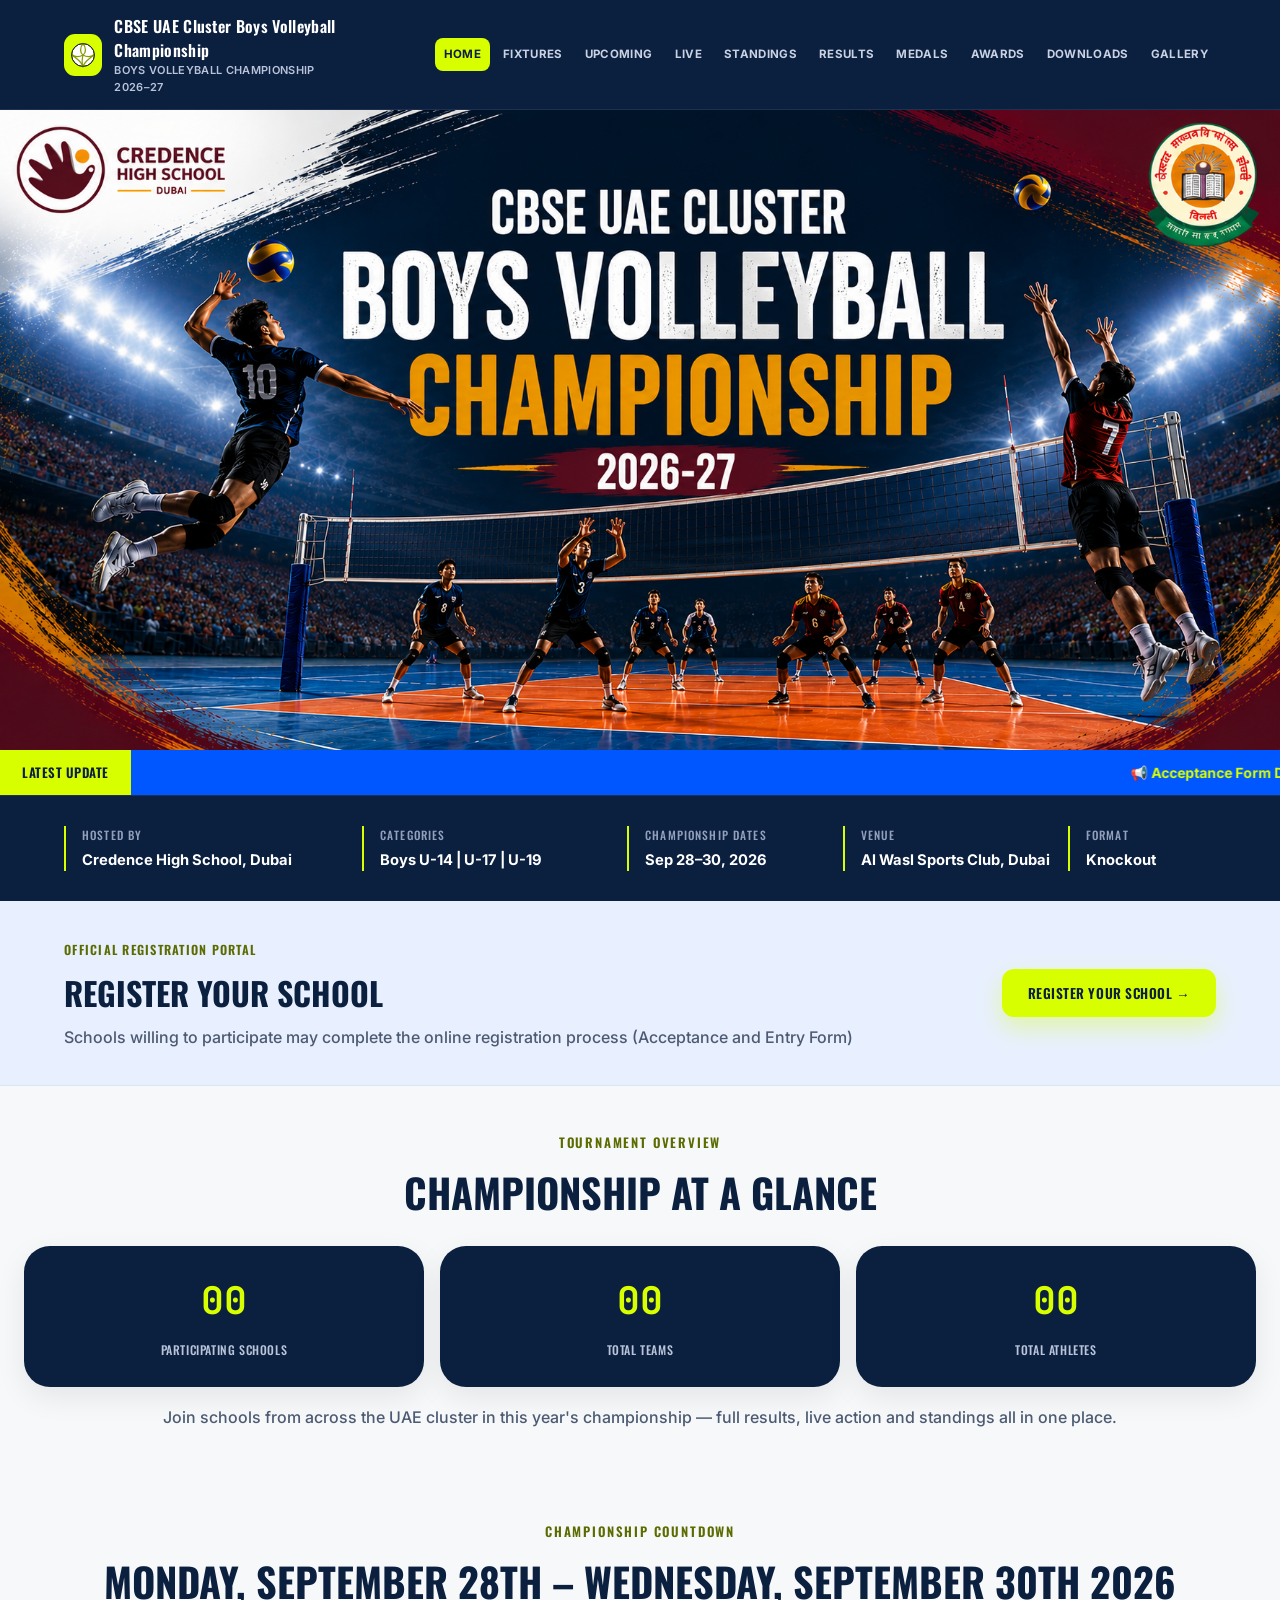
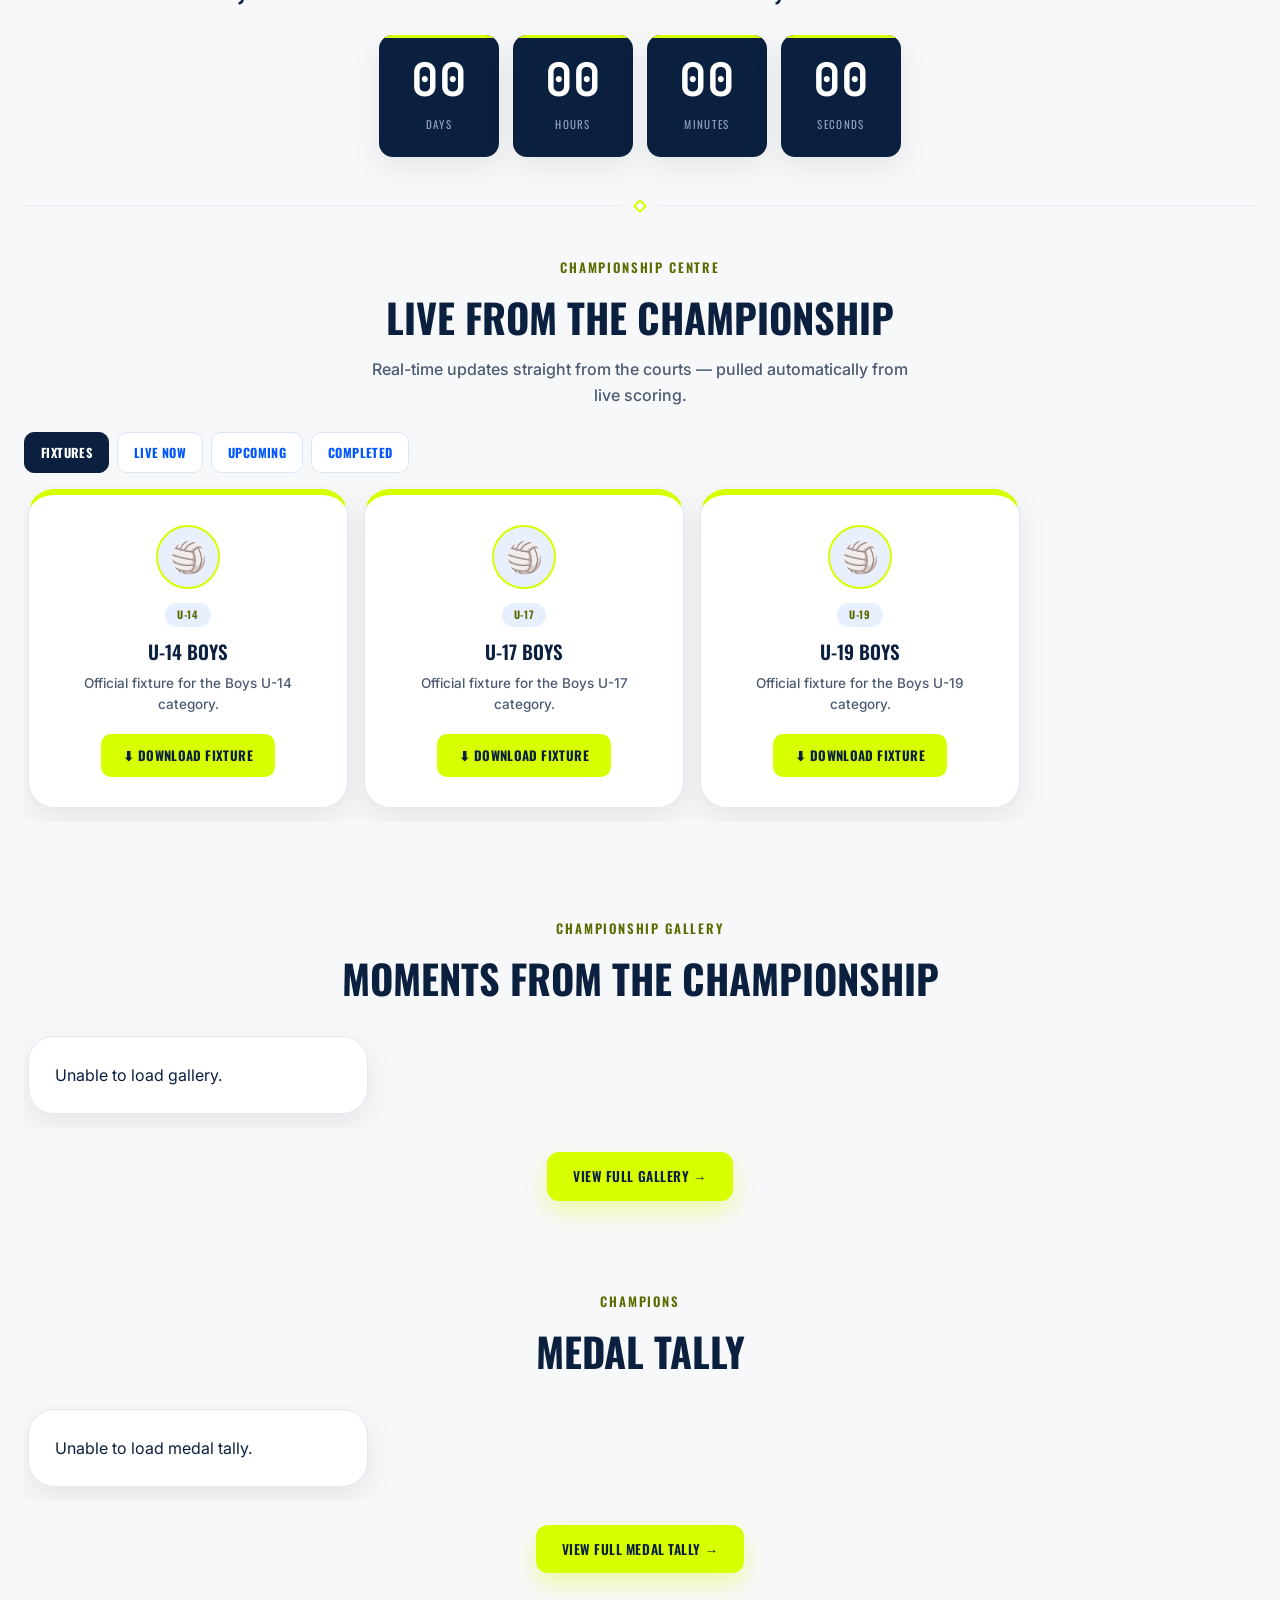
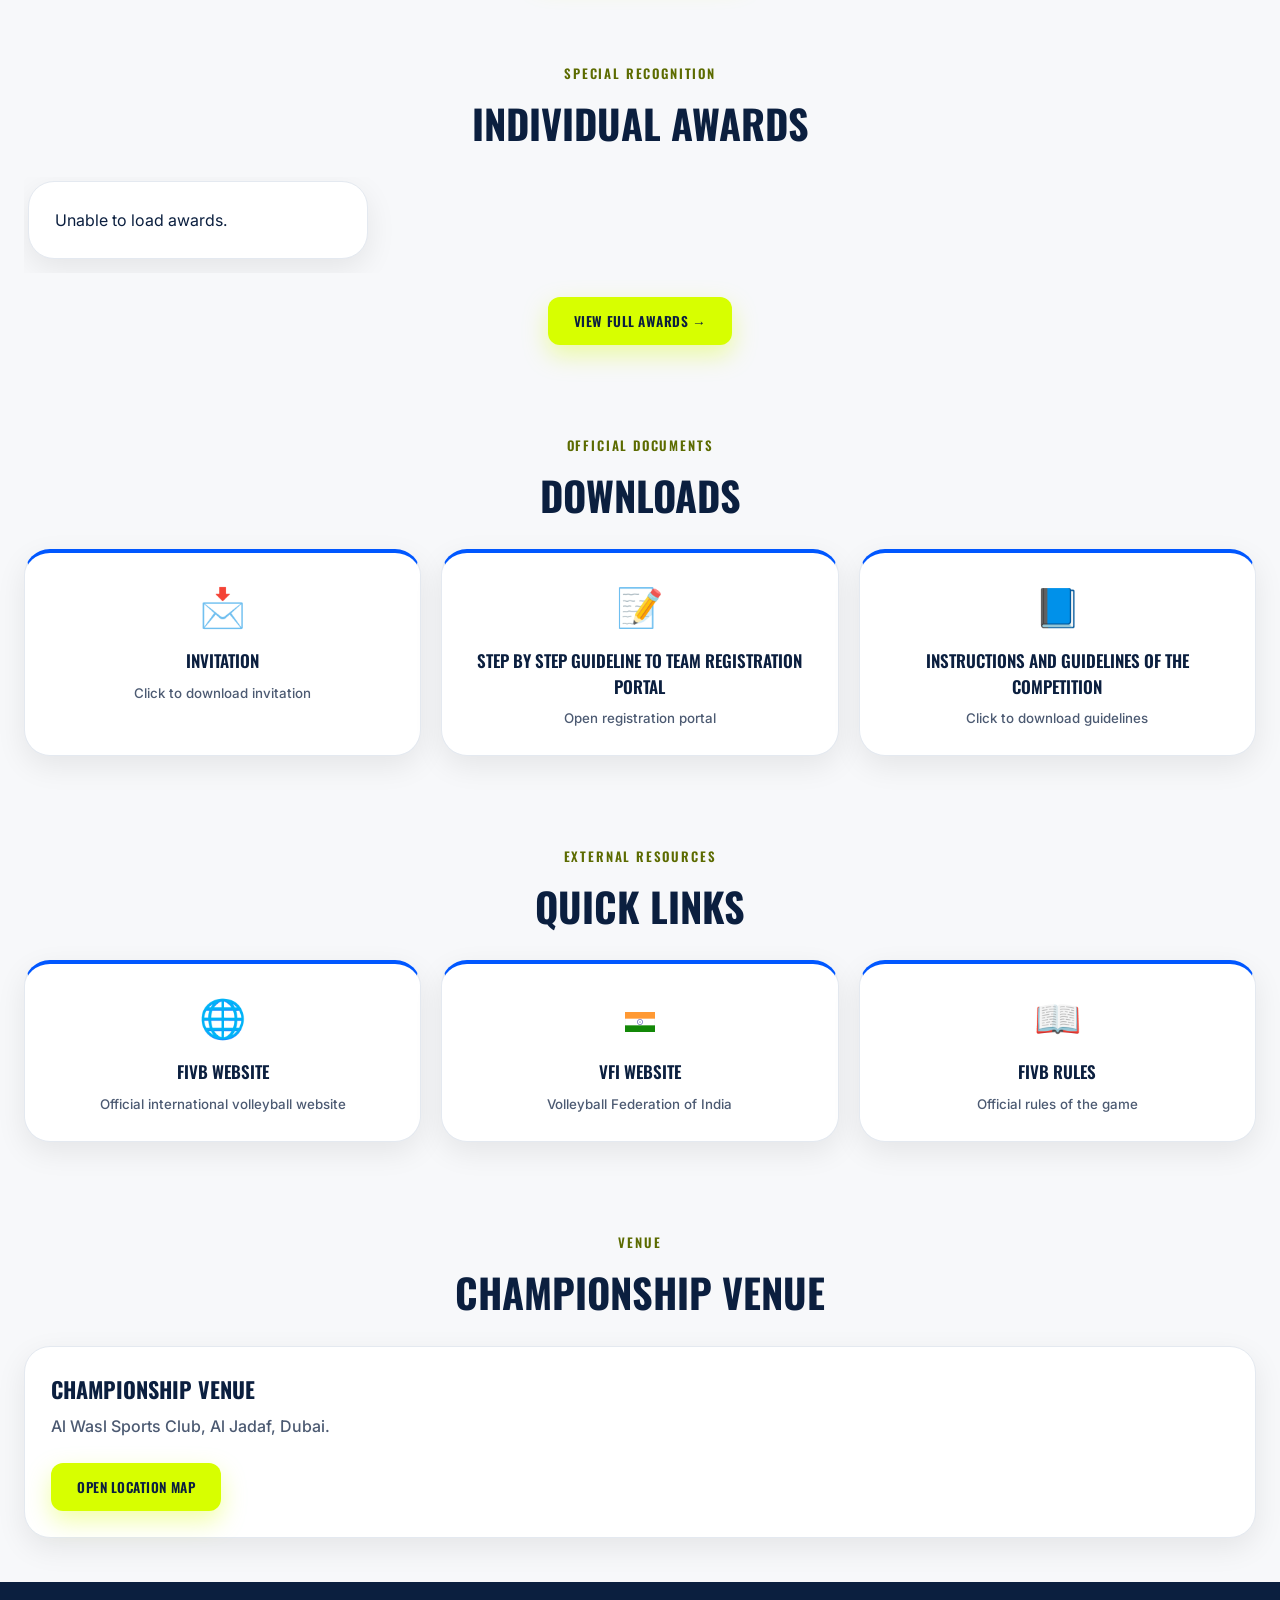
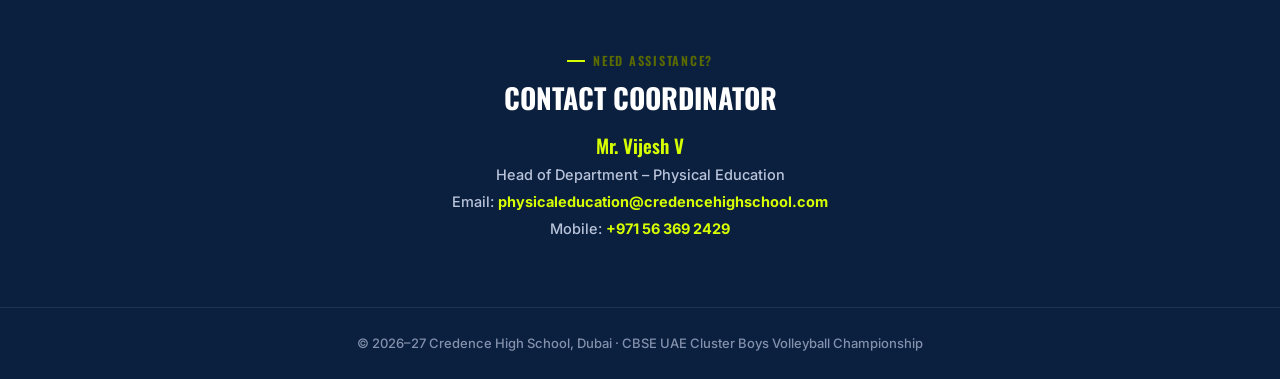
==== commit 1852ebd2: "Update index.html" ====
--- a/index.html
+++ b/index.html
@@ -33,7 +33,7 @@
   <div>
     <small>Official Registration Portal</small>
     <h1>Register Your School</h1>
-    <p>Schools willing to participate may complete the online registration process.</p>
+    <p>Schools willing to participate may complete the online registration process (Acceptance and Entry Form)</p>
   </div>
   <a class="btn" href="#" id="registrationBtn" target="_blank">Register Your School →</a>
 </section>
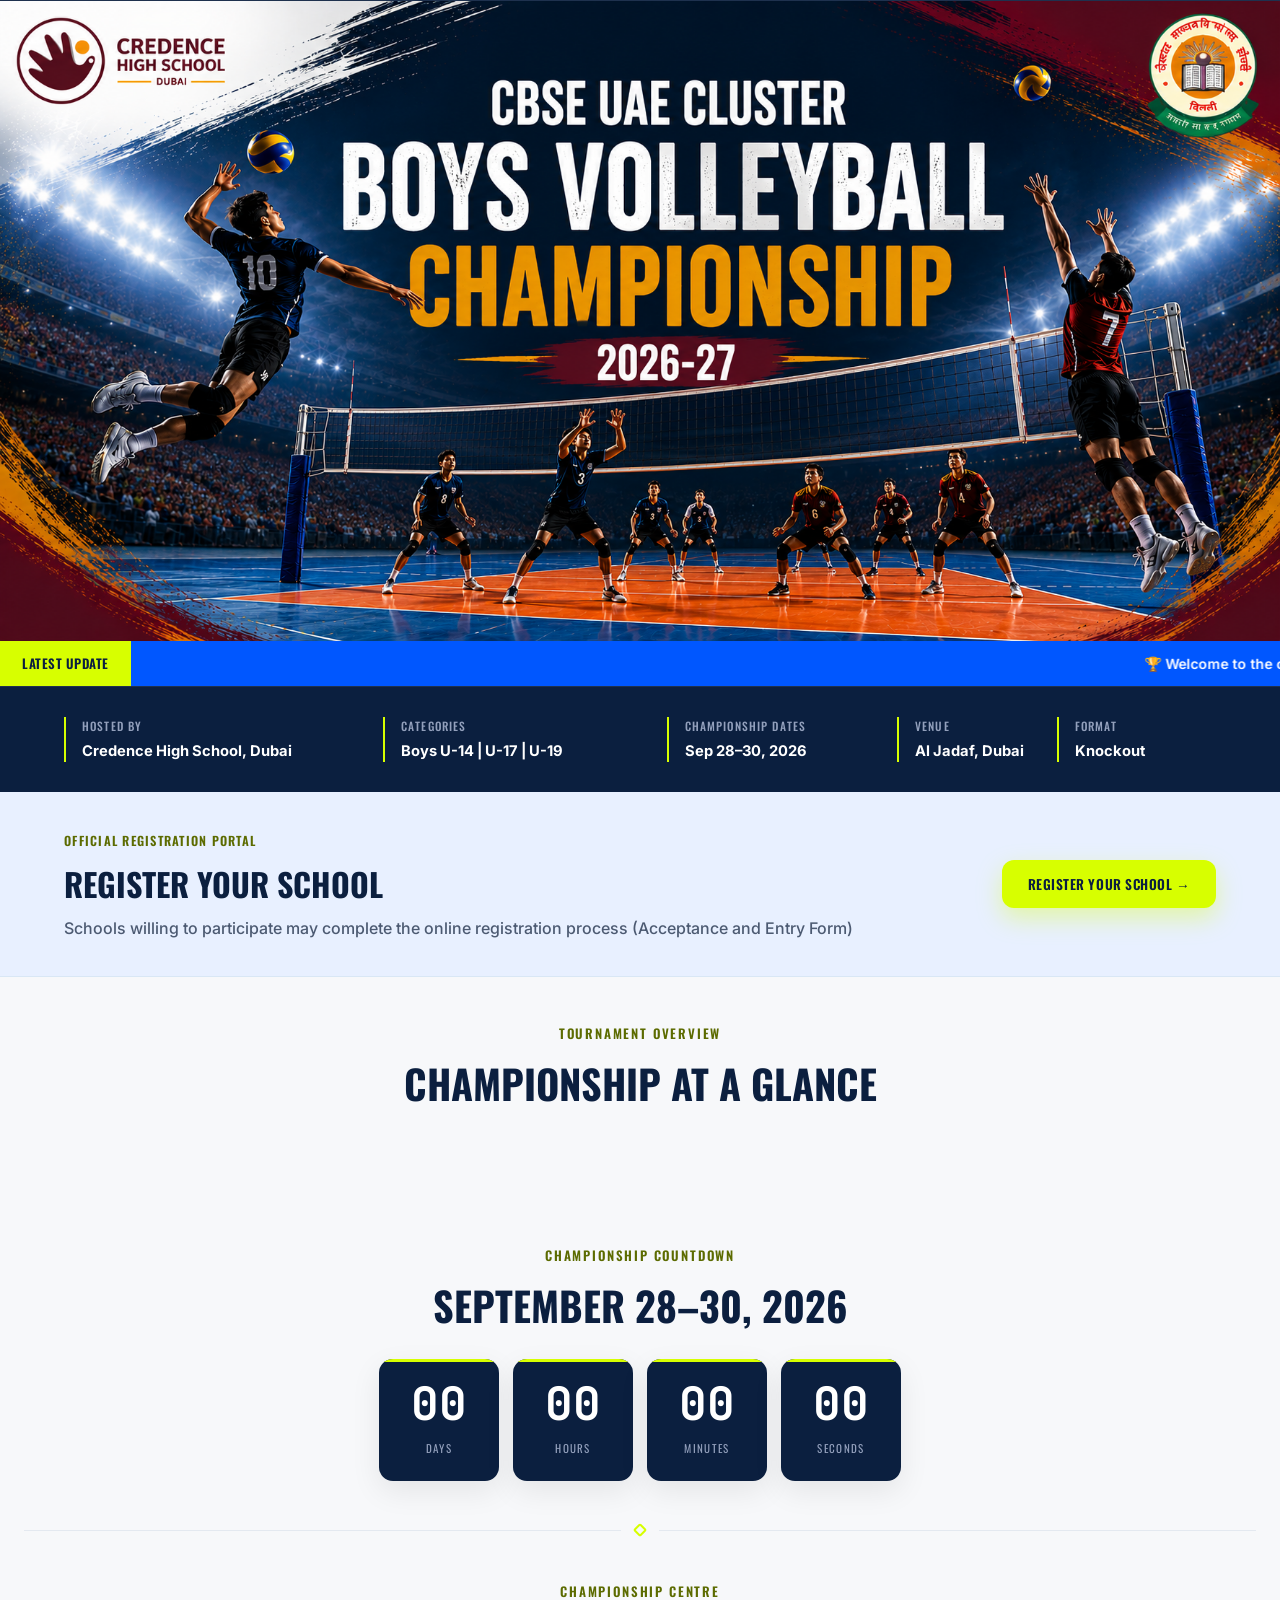
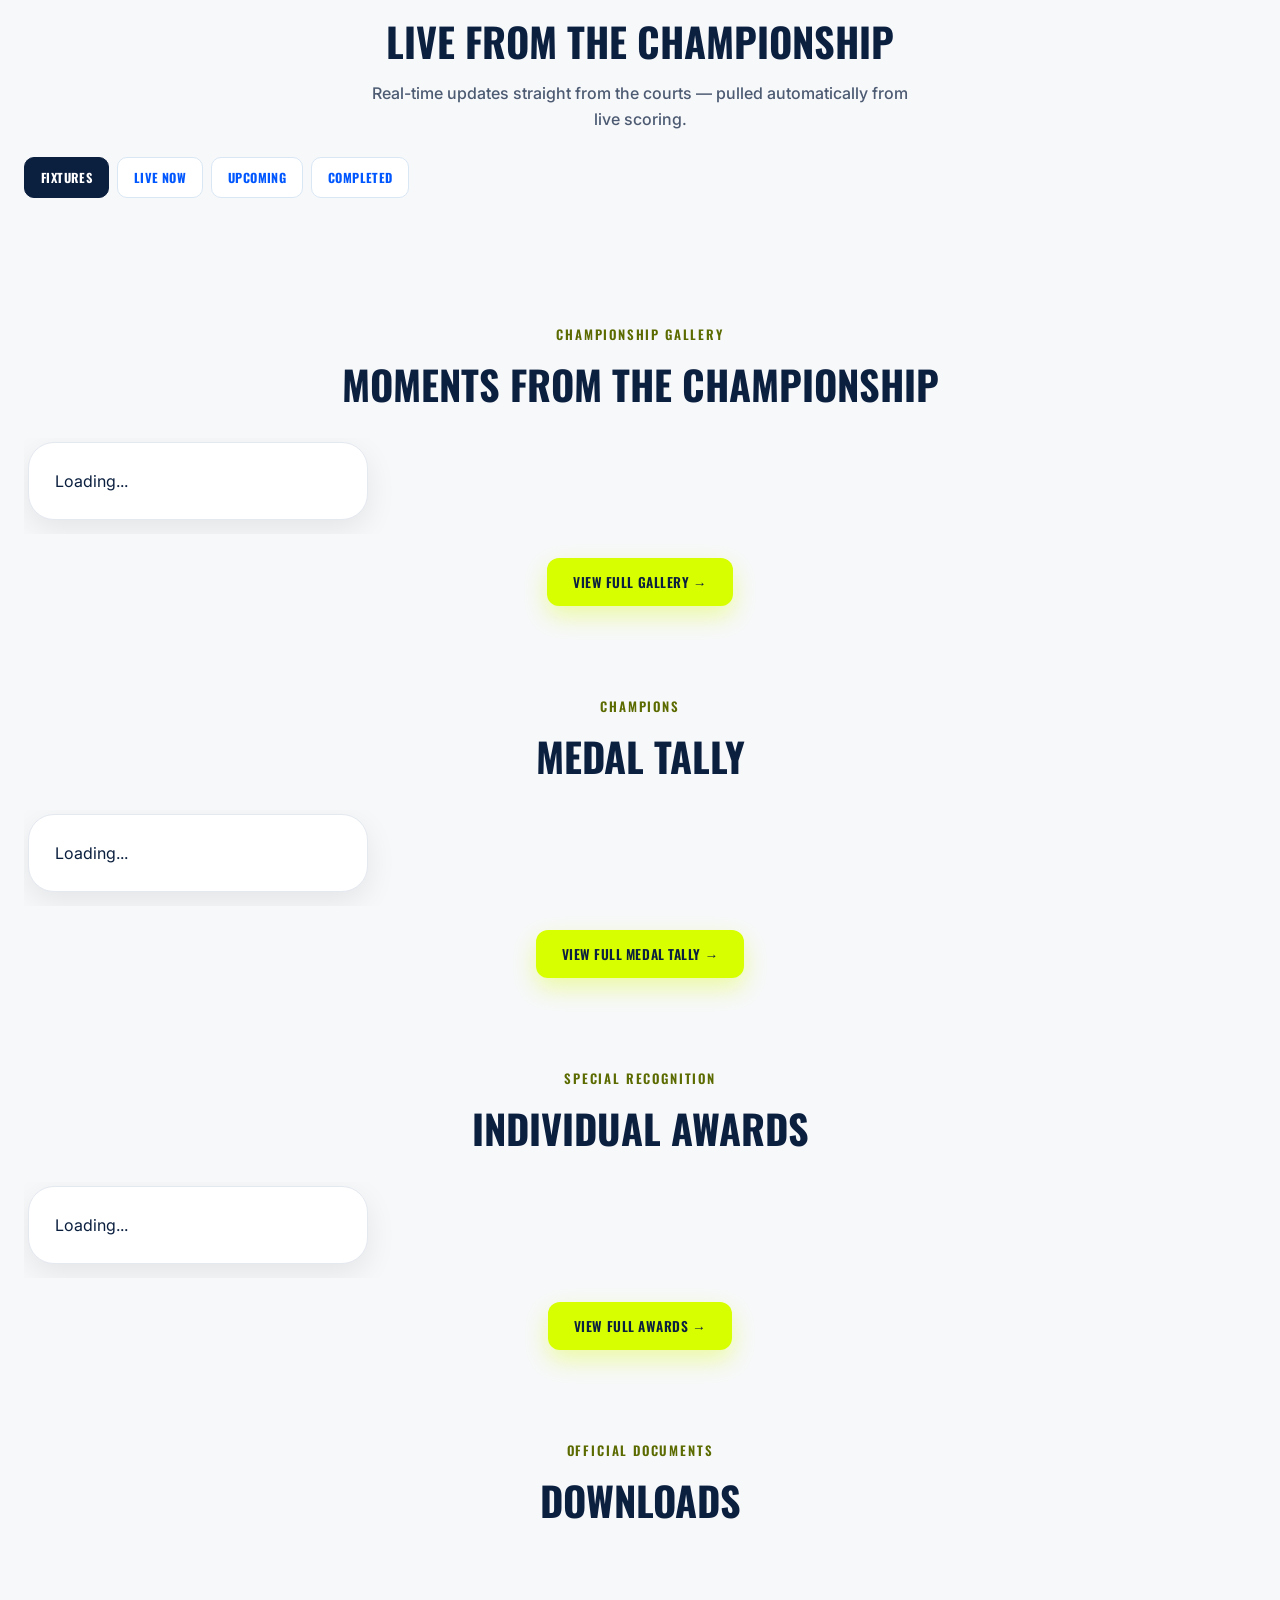
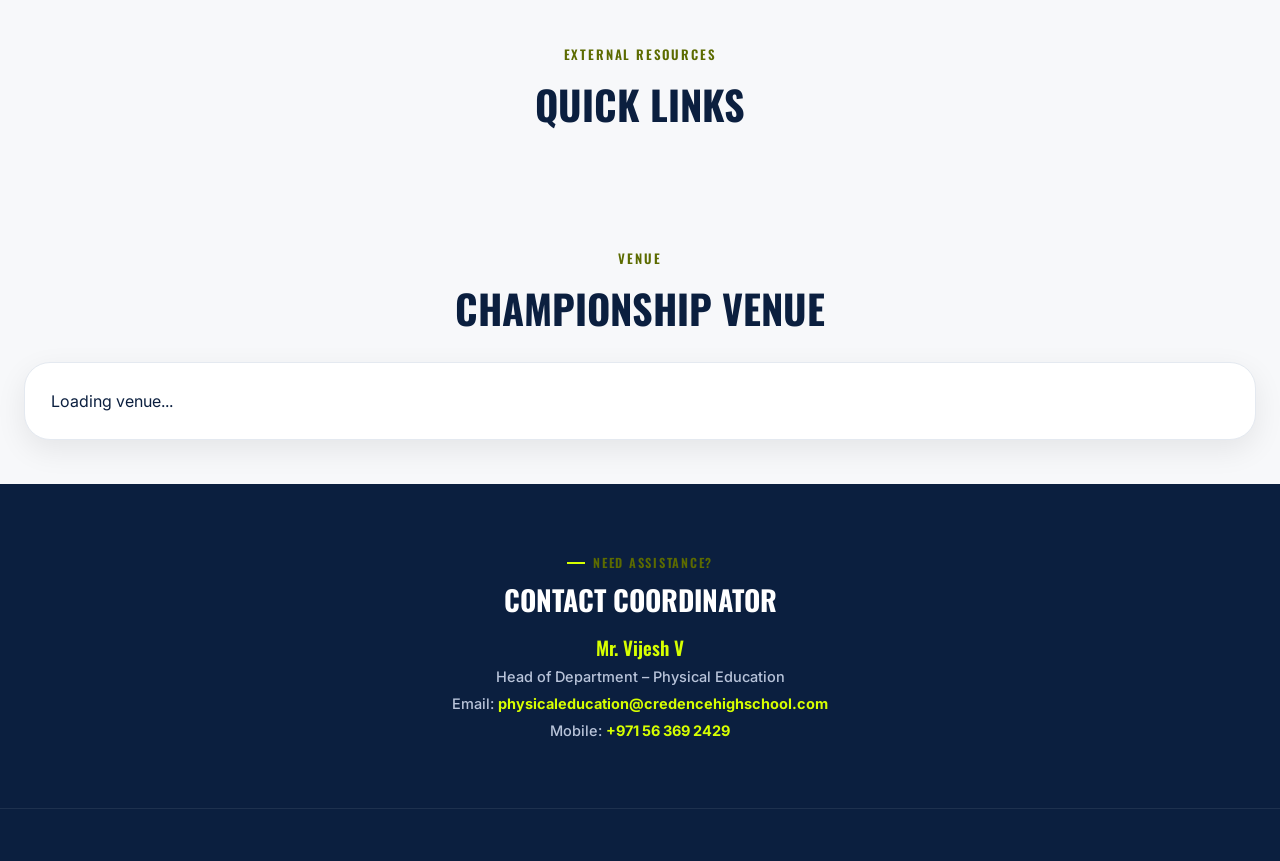
==== commit 5afe7b57: "Update index.html" ====
--- a/index.html
+++ b/index.html
@@ -18,7 +18,7 @@
 
 <section class="news" id="deadlines">
   <div class="news-title">Latest Update</div>
-  <marquee id="ticker">🏆 Important updates will appear here.</marquee>
+  <marquee id="ticker">🏆 Welcome to the official portal for the CBSE UAE Cluster Boys Volleyball Championship, hosted by Credence High School, Dubai </marquee>
 </section>
 
 <section class="quick-info">
